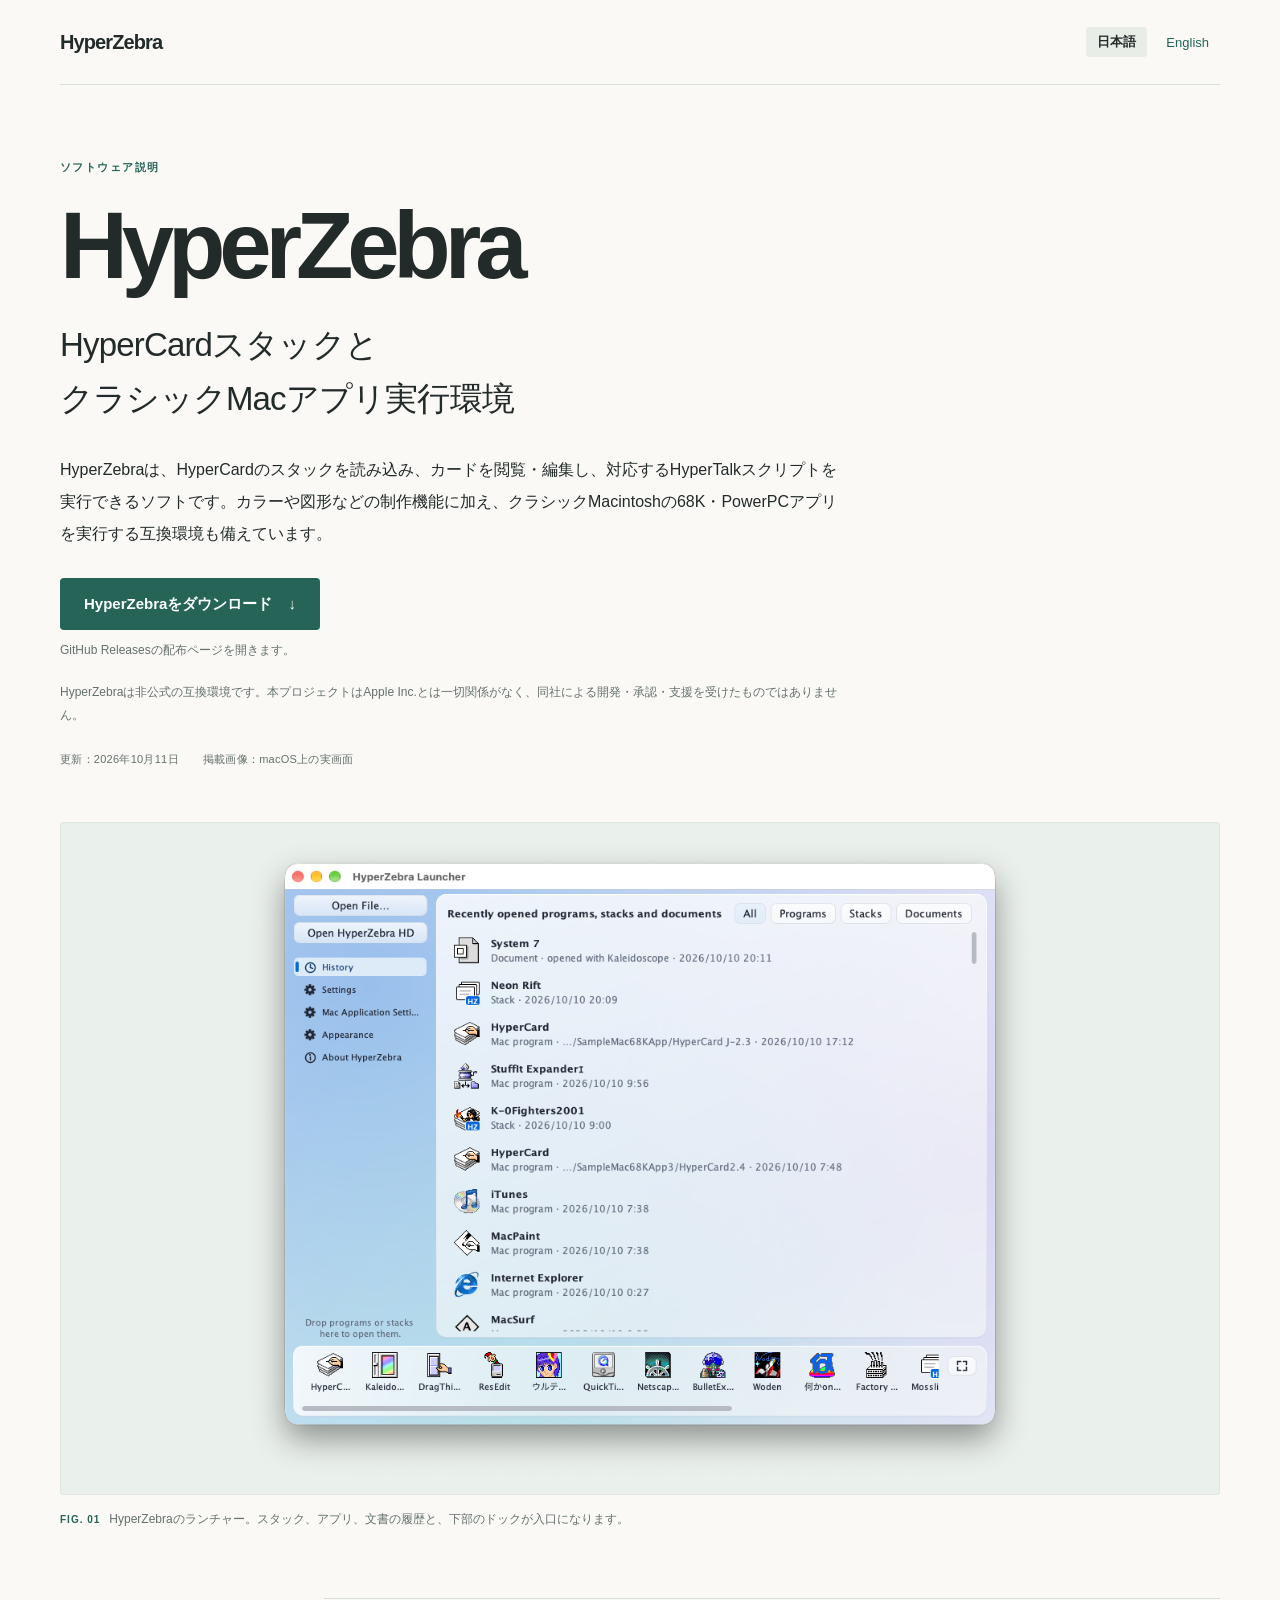
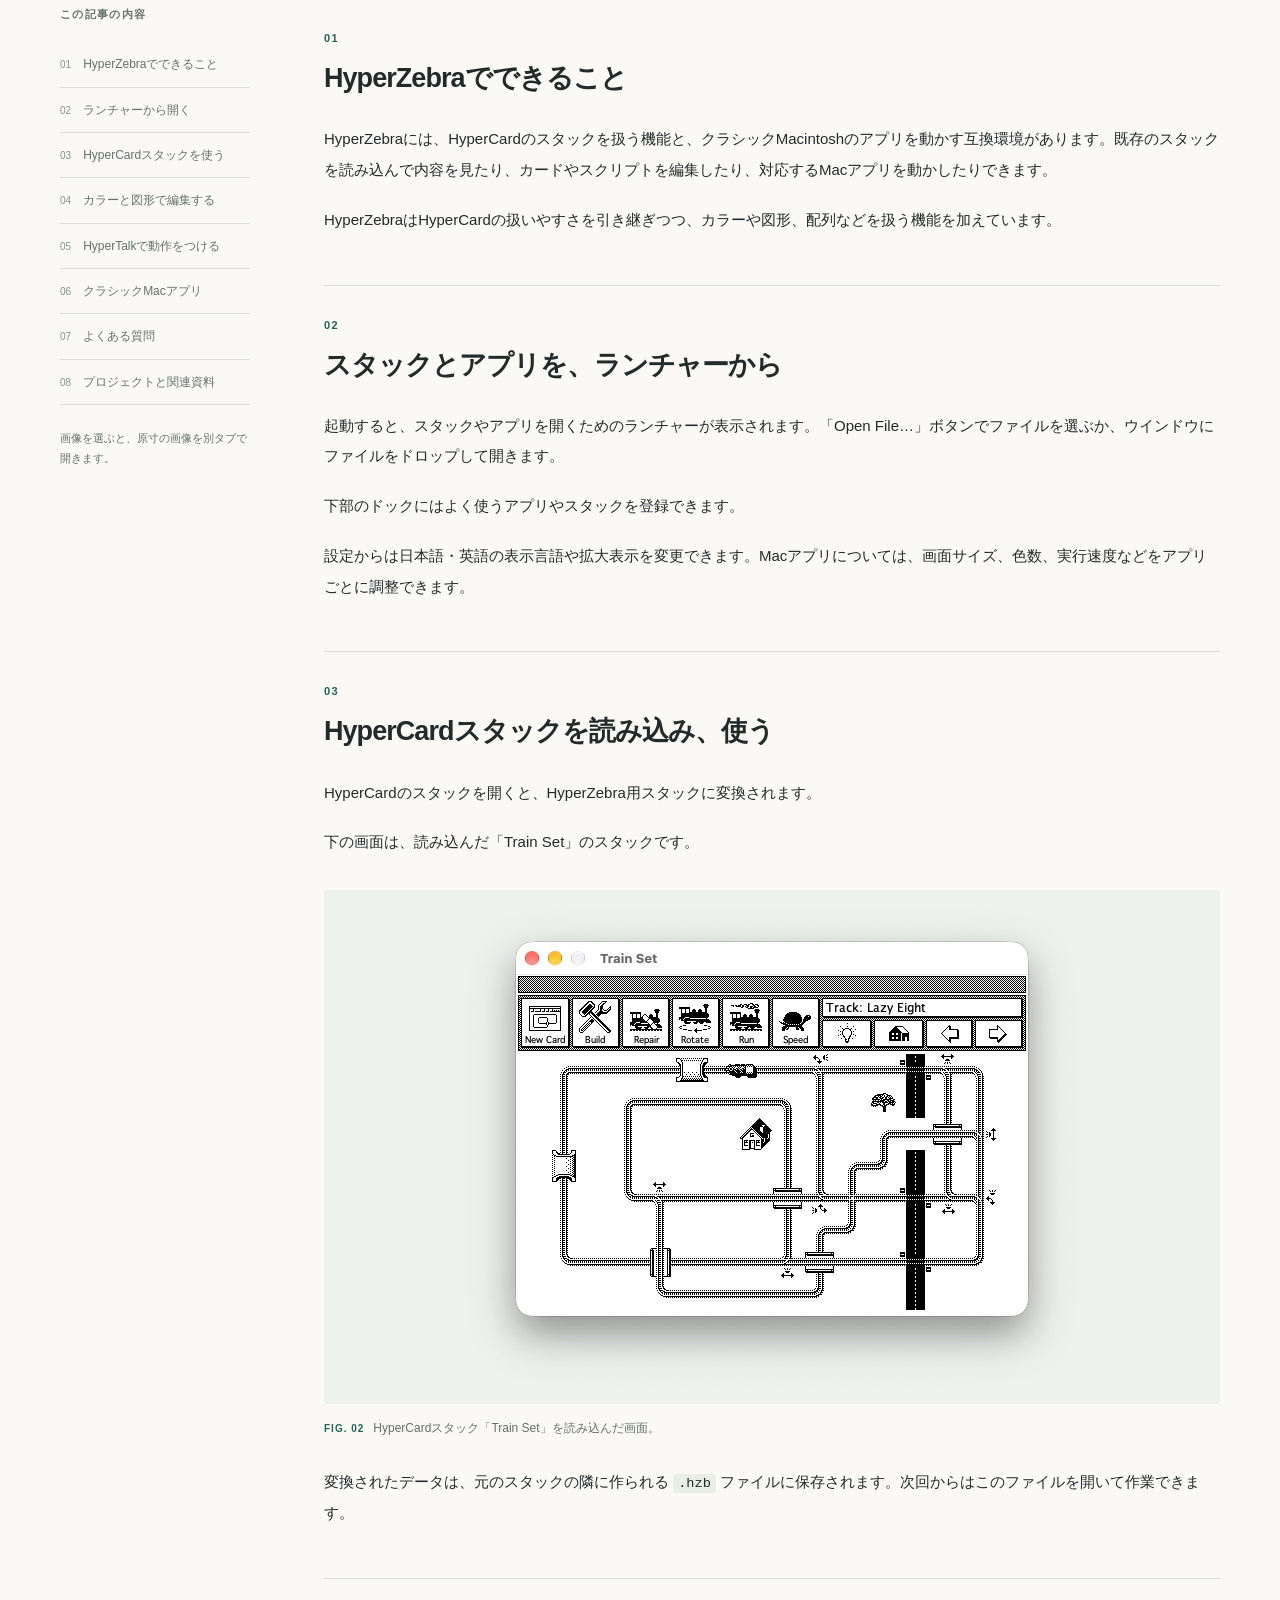
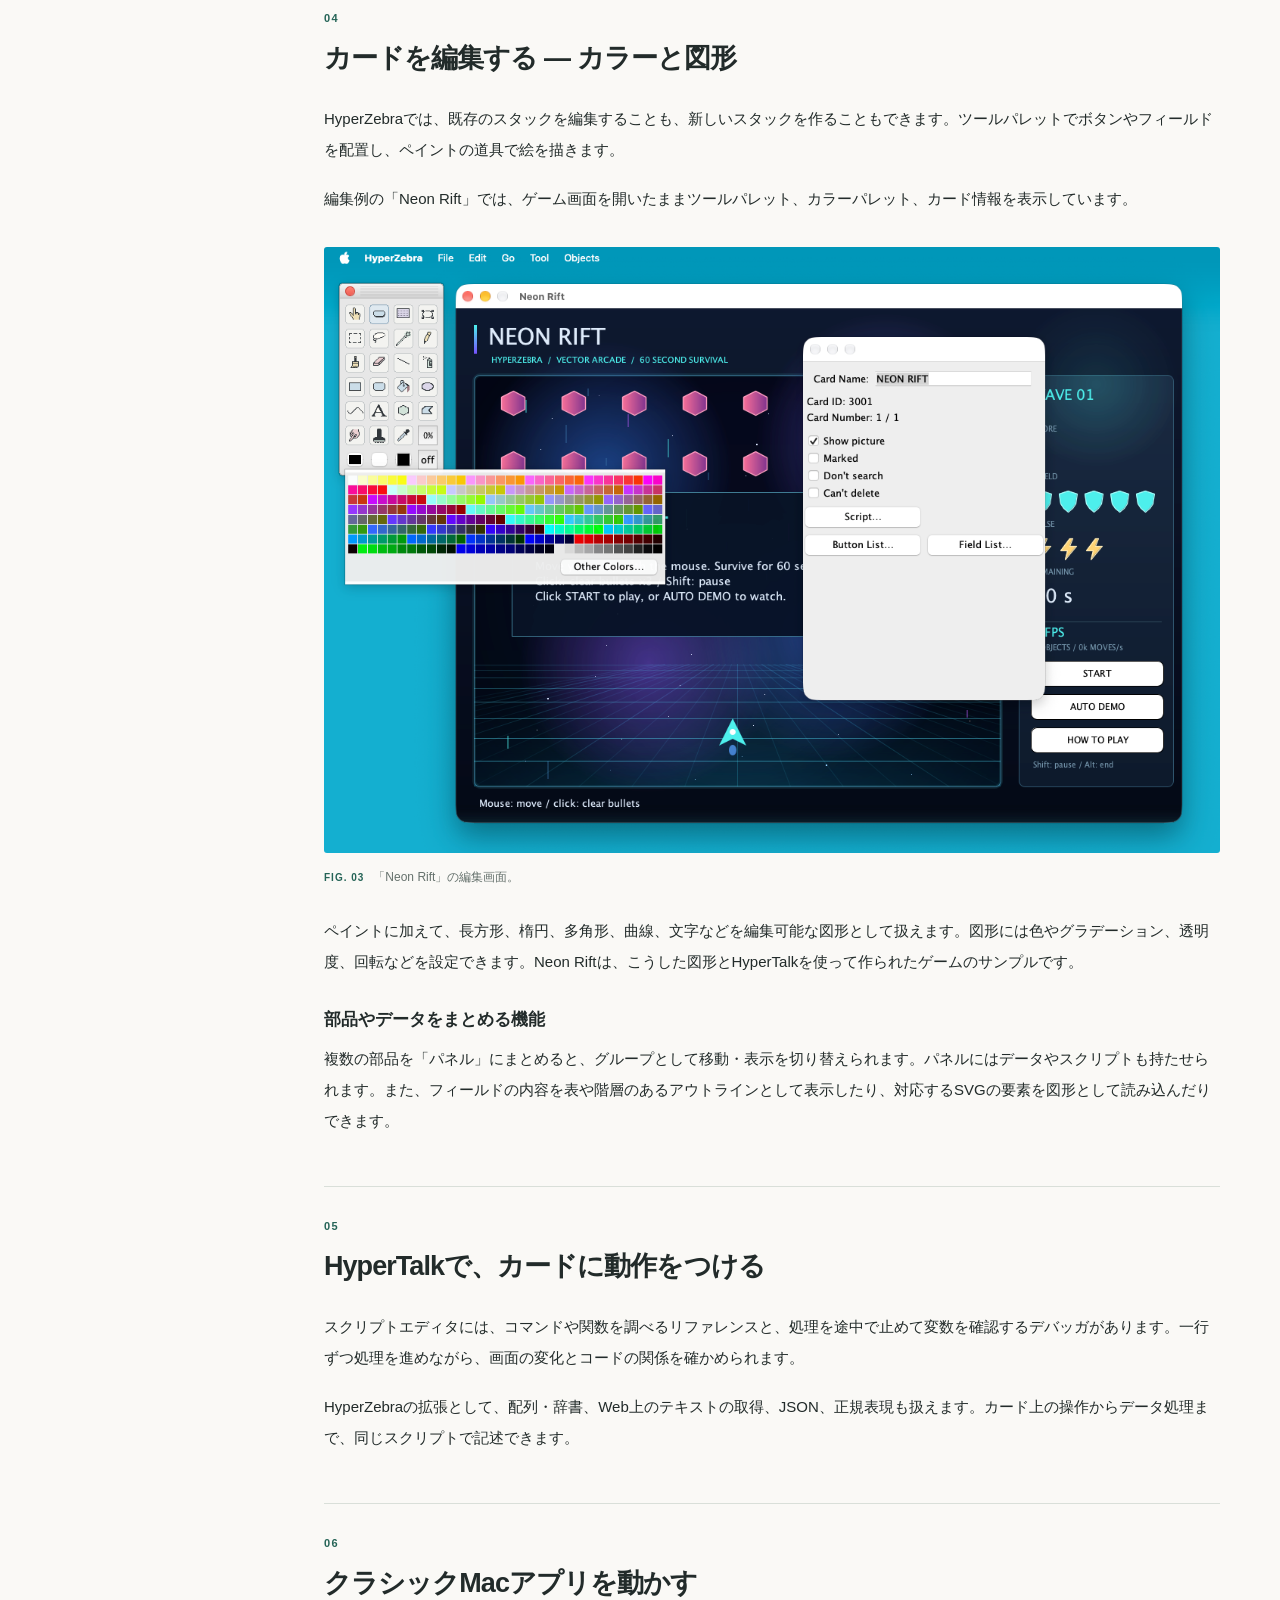
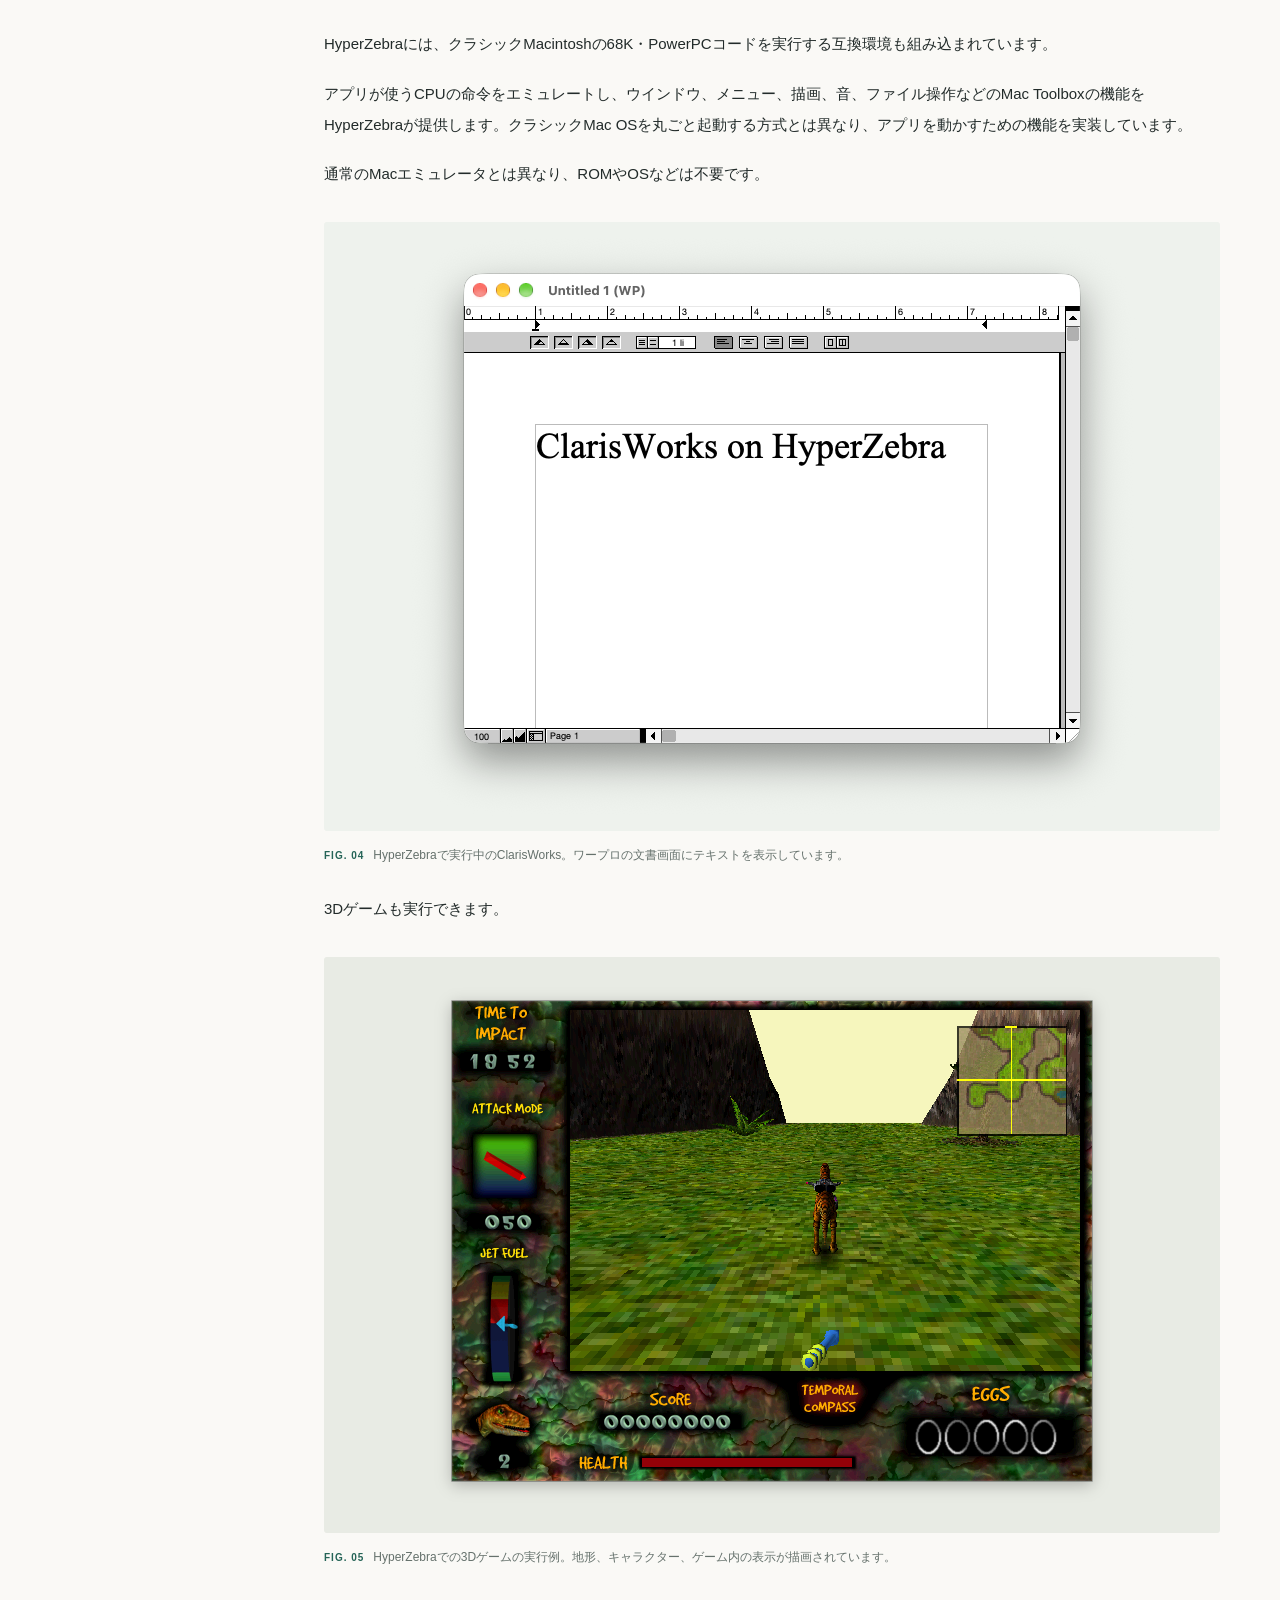
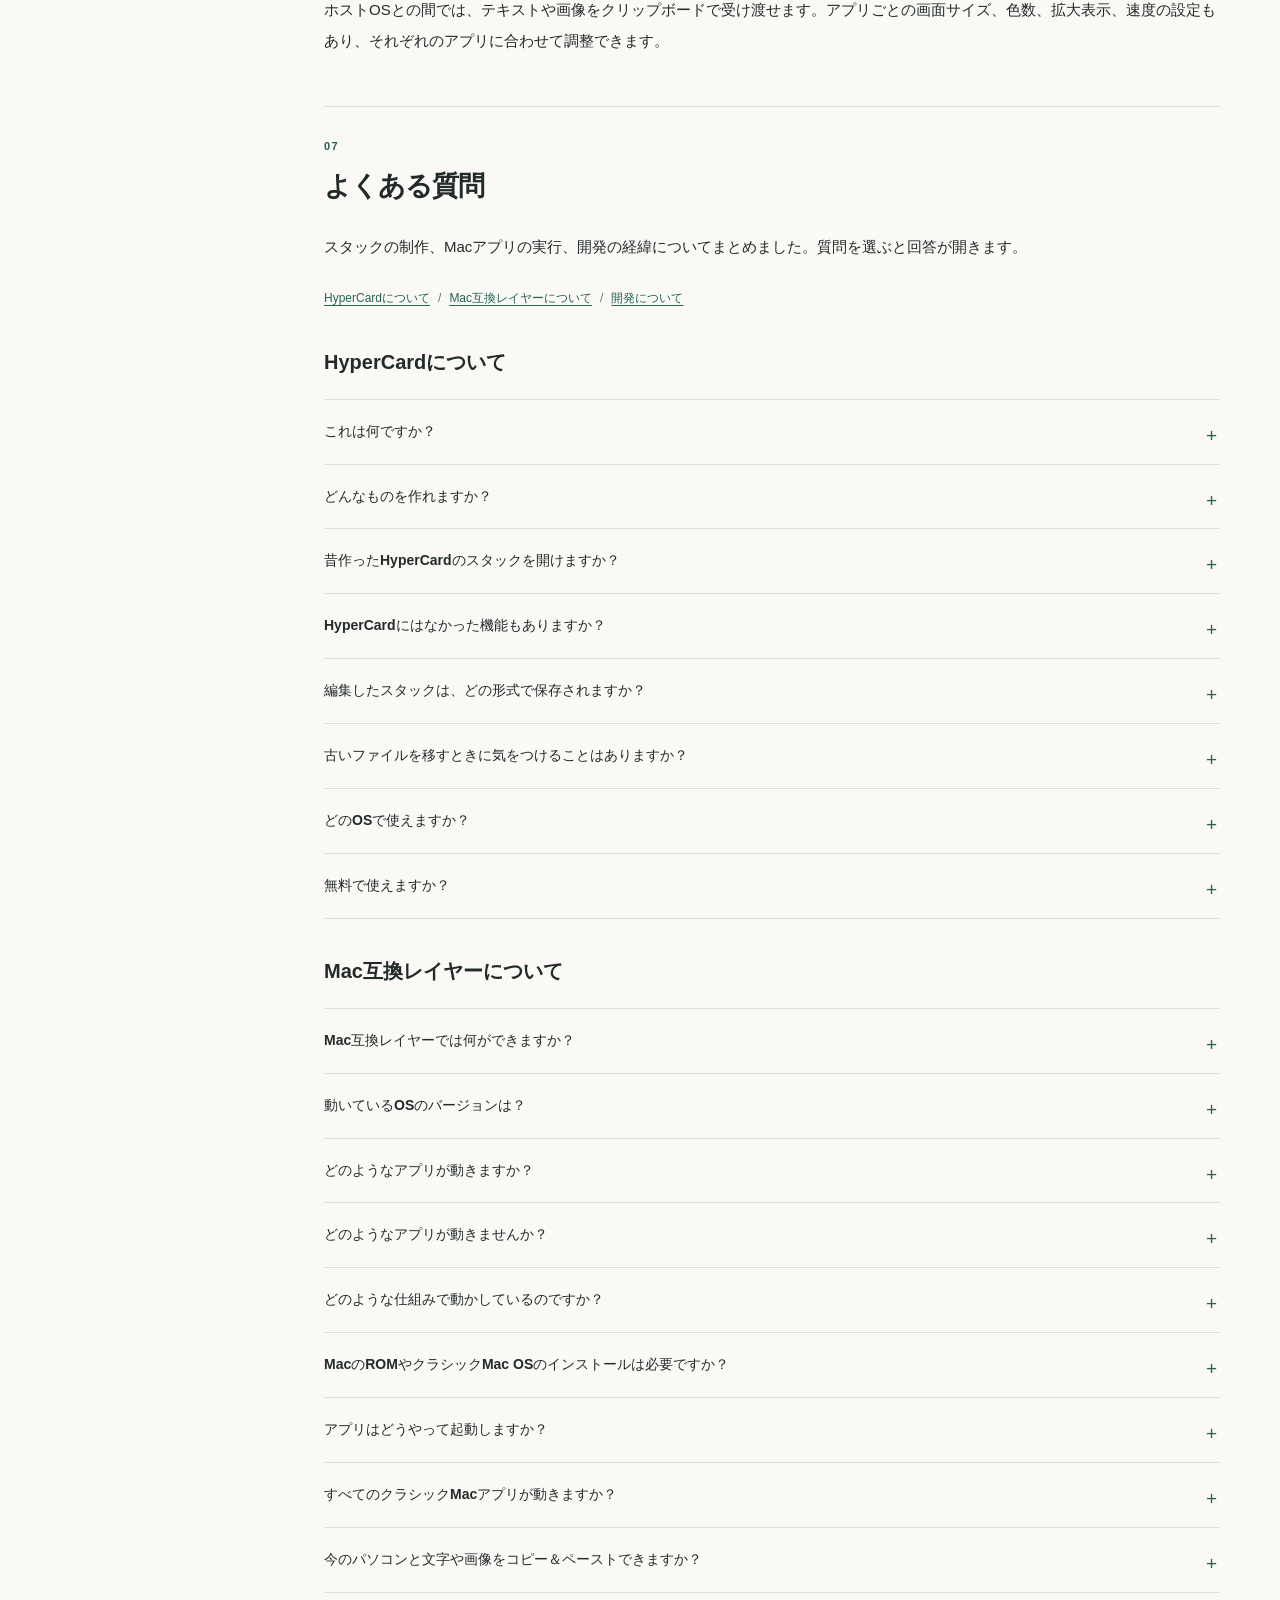
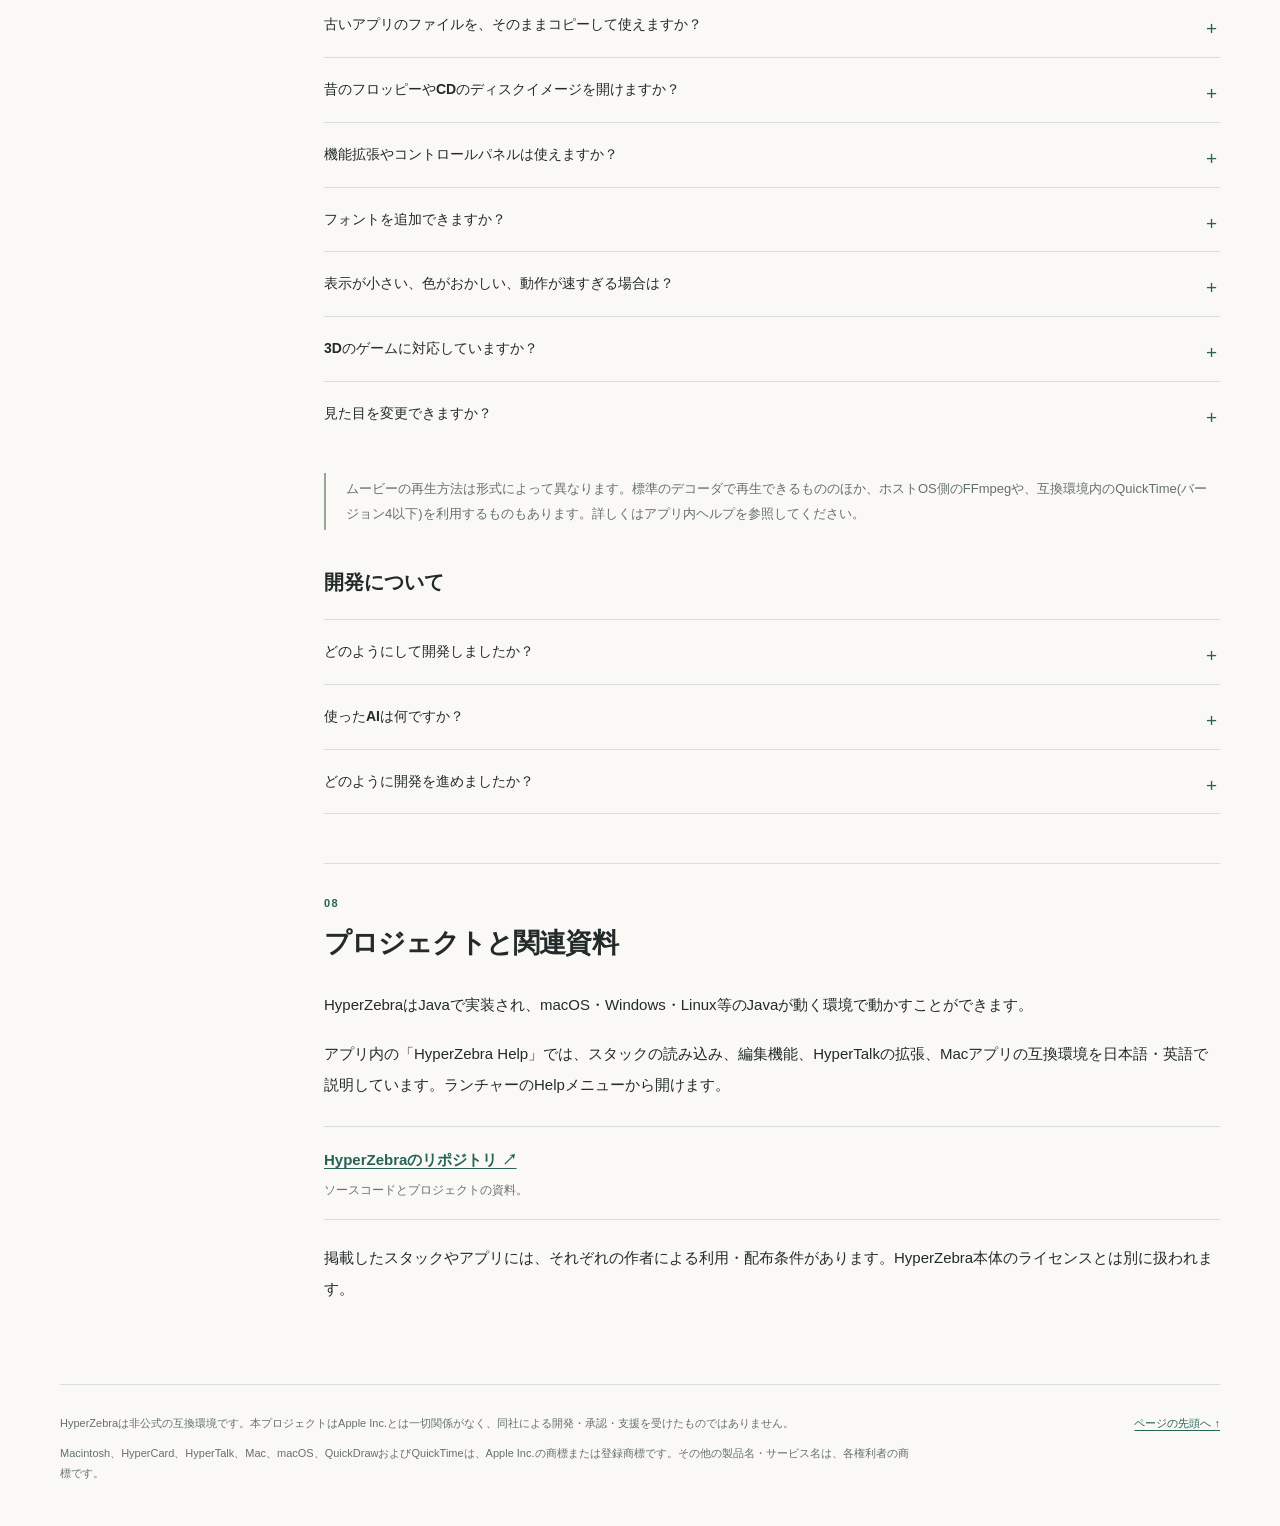
==== index.html @ 10325b03 "3.0.0" ====
<!doctype html>
<html lang="ja">
<head>
  <meta charset="utf-8">
  <meta name="viewport" content="width=device-width, initial-scale=1">
  <title>HyperZebra — HyperCardスタックとクラシックMacアプリ実行</title>
  <meta name="description" content="HyperCardスタックの読み込み・編集、HyperTalk、カラーと図形、クラシックMacアプリの互換環境を、ダウンロードできます。">
  <meta name="theme-color" content="#faf9f6">
  <meta property="og:type" content="article">
  <meta property="og:title" content="HyperZebra — HyperCardスタックとクラシックMacアプリ実行">
  <meta property="og:description" content="HyperCardスタックの読み込み・編集、HyperTalk、カラーと図形、クラシックMacアプリの互換環境を、ダウンロードできます。">
  <meta property="og:locale" content="ja_JP">
  <link rel="alternate" hreflang="en" href="en/index.html">
  <link rel="stylesheet" href="assets/style.css">
</head>
<body id="top">
<a class="skip-link" href="#main">本文へ移動</a>
<div class="shell">
  <header class="site-header">
    <a class="wordmark" href="index.html">HyperZebra</a>
    <nav class="languages" aria-label="表示言語"><span lang="ja" aria-current="page">日本語</span><a lang="en" hreflang="en" href="en/index.html">English</a></nav>
  </header>
  <main id="main">
    <div class="hero">
      <p class="eyebrow">ソフトウェア説明</p>
      <h1>HyperZebra</h1>
      <p class="subtitle">HyperCardスタックと<br>クラシックMacアプリ実行環境</p>
      <p class="hero-intro">HyperZebraは、HyperCardのスタックを読み込み、カードを閲覧・編集し、対応するHyperTalkスクリプトを実行できるソフトです。カラーや図形などの制作機能に加え、クラシックMacintoshの68K・PowerPCアプリを実行する互換環境も備えています。</p>
      <div class="hero-download">
        <a class="download-button" href="https://github.com/pgostation/HyperZebra/releases">HyperZebraをダウンロード <span aria-hidden="true">↓</span></a>
        <p class="download-note">GitHub Releasesの配布ページを開きます。</p>
      </div>
      <p class="independence-notice">HyperZebraは非公式の互換環境です。本プロジェクトはApple Inc.とは一切関係がなく、同社による開発・承認・支援を受けたものではありません。</p>
      <div class="metadata"><time datetime="2026-10-11">更新：2026年10月11日</time><span>掲載画像：macOS上の実画面</span></div>
    </div>
    <figure class="hero-figure" id="figure-01">
  <a class="figure-link image-stage " href="images/launcher.png" target="_blank" rel="noopener" aria-label="画像を原寸で開く：スタック、Macアプリ、文書の履歴と下部のドックを表示したHyperZebraランチャー。">
    <img src="images/launcher.png" width="995" height="810" alt="スタック、Macアプリ、文書の履歴と下部のドックを表示したHyperZebraランチャー。" fetchpriority="high" decoding="async">
  </a>
  <figcaption><span class="figure-number">FIG. 01</span>HyperZebraのランチャー。スタック、アプリ、文書の履歴と、下部のドックが入口になります。</figcaption>
</figure>
    <div class="article-grid">
      <nav class="contents" aria-label="この記事の内容">
        <p class="contents-title">この記事の内容</p>
        <ol><li><a href="#about">HyperZebraでできること</a></li>
<li><a href="#launcher">ランチャーから開く</a></li>
<li><a href="#stacks">HyperCardスタックを使う</a></li>
<li><a href="#authoring">カラーと図形で編集する</a></li>
<li><a href="#hypertalk">HyperTalkで動作をつける</a></li>
<li><a href="#applications">クラシックMacアプリ</a></li>
<li><a href="#compatibility">よくある質問</a></li>
<li><a href="#project">プロジェクトと関連資料</a></li></ol>
        <p class="contents-note">画像を選ぶと、原寸の画像を別タブで開きます。</p>
      </nav>
      <article aria-label="HyperZebra — HyperCardスタックとクラシックMacアプリ"><section class="article-section" id="about" aria-labelledby="heading-about"><div class="section-number">01</div><h2 id="heading-about">HyperZebraでできること</h2>
<p>HyperZebraには、HyperCardのスタックを扱う機能と、クラシックMacintoshのアプリを動かす互換環境があります。既存のスタックを読み込んで内容を見たり、カードやスクリプトを編集したり、対応するMacアプリを動かしたりできます。</p>
<p>HyperZebraはHyperCardの扱いやすさを引き継ぎつつ、カラーや図形、配列などを扱う機能を加えています。</p>
</section>
<section class="article-section" id="launcher" aria-labelledby="heading-launcher"><div class="section-number">02</div><h2 id="heading-launcher">スタックとアプリを、ランチャーから</h2>
<p>起動すると、スタックやアプリを開くためのランチャーが表示されます。「Open File…」ボタンでファイルを選ぶか、ウインドウにファイルをドロップして開きます。</p>
<p>下部のドックにはよく使うアプリやスタックを登録できます。</p>
<p>設定からは日本語・英語の表示言語や拡大表示を変更できます。Macアプリについては、画面サイズ、色数、実行速度などをアプリごとに調整できます。</p></section>
<section class="article-section" id="stacks" aria-labelledby="heading-stacks"><div class="section-number">03</div><h2 id="heading-stacks">HyperCardスタックを読み込み、使う</h2>
<p>HyperCardのスタックを開くと、HyperZebra用スタックに変換されます。</p>
<p>下の画面は、読み込んだ「Train Set」のスタックです。</p>
<figure class="article-figure" id="figure-02">
  <a class="figure-link image-stage " href="images/imported-stack.png" target="_blank" rel="noopener" aria-label="画像を原寸で開く：Train Setのカード。モノクロの線路、列車、BuildやRunなどのボタンが並ぶ。">
    <img src="images/imported-stack.png" width="624" height="486" alt="Train Setのカード。モノクロの線路、列車、BuildやRunなどのボタンが並ぶ。" loading="lazy" decoding="async">
  </a>
  <figcaption><span class="figure-number">FIG. 02</span>HyperCardスタック「Train Set」を読み込んだ画面。</figcaption>
</figure>
<p>変換されたデータは、元のスタックの隣に作られる <code>.hzb</code> ファイルに保存されます。次回からはこのファイルを開いて作業できます。</p>
</section>
<section class="article-section" id="authoring" aria-labelledby="heading-authoring"><div class="section-number">04</div><h2 id="heading-authoring">カードを編集する — カラーと図形</h2>
<p>HyperZebraでは、既存のスタックを編集することも、新しいスタックを作ることもできます。ツールパレットでボタンやフィールドを配置し、ペイントの道具で絵を描きます。</p>
<p>編集例の「Neon Rift」では、ゲーム画面を開いたままツールパレット、カラーパレット、カード情報を表示しています。</p>
<figure class="article-figure" id="figure-03">
  <a class="figure-link image-stage editor" href="images/card-editor-color.png" target="_blank" rel="noopener" aria-label="画像を原寸で開く：Neon Riftのカラー画面に、ツールパレット、カラーパレット、カード情報ダイアログを重ねた編集画面。">
    <img src="images/card-editor-color.png" width="1184" height="801" alt="Neon Riftのカラー画面に、ツールパレット、カラーパレット、カード情報ダイアログを重ねた編集画面。" loading="lazy" decoding="async">
  </a>
  <figcaption><span class="figure-number">FIG. 03</span>「Neon Rift」の編集画面。</figcaption>
</figure>
<p>ペイントに加えて、長方形、楕円、多角形、曲線、文字などを編集可能な図形として扱えます。図形には色やグラデーション、透明度、回転などを設定できます。Neon Riftは、こうした図形とHyperTalkを使って作られたゲームのサンプルです。</p>
<h3>部品やデータをまとめる機能</h3>
<p>複数の部品を「パネル」にまとめると、グループとして移動・表示を切り替えられます。パネルにはデータやスクリプトも持たせられます。また、フィールドの内容を表や階層のあるアウトラインとして表示したり、対応するSVGの要素を図形として読み込んだりできます。</p></section>
<section class="article-section" id="hypertalk" aria-labelledby="heading-hypertalk"><div class="section-number">05</div><h2 id="heading-hypertalk">HyperTalkで、カードに動作をつける</h2>
<p>スクリプトエディタには、コマンドや関数を調べるリファレンスと、処理を途中で止めて変数を確認するデバッガがあります。一行ずつ処理を進めながら、画面の変化とコードの関係を確かめられます。</p>
<p>HyperZebraの拡張として、配列・辞書、Web上のテキストの取得、JSON、正規表現も扱えます。カード上の操作からデータ処理まで、同じスクリプトで記述できます。</p></section>
<section class="article-section" id="applications" aria-labelledby="heading-applications"><div class="section-number">06</div><h2 id="heading-applications">クラシックMacアプリを動かす</h2>
<p>HyperZebraには、クラシックMacintoshの68K・PowerPCコードを実行する互換環境も組み込まれています。</p>
<p>アプリが使うCPUの命令をエミュレートし、ウインドウ、メニュー、描画、音、ファイル操作などのMac Toolboxの機能をHyperZebraが提供します。クラシックMac OSを丸ごと起動する方式とは異なり、アプリを動かすための機能を実装しています。</p>
<p>通常のMacエミュレータとは異なり、ROMやOSなどは不要です。</p>
<figure class="article-figure" id="figure-04">
  <a class="figure-link image-stage " href="images/classic-mac-app.png" target="_blank" rel="noopener" aria-label="画像を原寸で開く：ClarisWorksのワープロ文書に「ClarisWorks on HyperZebra」と表示されている。">
    <img src="images/classic-mac-app.png" width="728" height="581" alt="ClarisWorksのワープロ文書に「ClarisWorks on HyperZebra」と表示されている。" loading="lazy" decoding="async">
  </a>
  <figcaption><span class="figure-number">FIG. 04</span>HyperZebraで実行中のClarisWorks。ワープロの文書画面にテキストを表示しています。</figcaption>
</figure>
<p>3Dゲームも実行できます。</p>
<figure class="article-figure" id="figure-05">
  <a class="figure-link image-stage game" href="images/3d-mac-game.png" target="_blank" rel="noopener" aria-label="画像を原寸で開く：3Dゲームの実行画面。草地と崖、中央のキャラクター、地図やスコア表示が見える。">
    <img src="images/3d-mac-game.png" width="686" height="526" alt="3Dゲームの実行画面。草地と崖、中央のキャラクター、地図やスコア表示が見える。" loading="lazy" decoding="async">
  </a>
  <figcaption><span class="figure-number">FIG. 05</span>HyperZebraでの3Dゲームの実行例。地形、キャラクター、ゲーム内の表示が描画されています。</figcaption>
</figure>
<p>ホストOSとの間では、テキストや画像をクリップボードで受け渡せます。アプリごとの画面サイズ、色数、拡大表示、速度の設定もあり、それぞれのアプリに合わせて調整できます。</p></section>
<section class="article-section faq" id="compatibility" aria-labelledby="heading-compatibility"><div class="section-number">07</div><h2 id="heading-compatibility">よくある質問</h2><p>スタックの制作、Macアプリの実行、開発の経緯についてまとめました。質問を選ぶと回答が開きます。</p><nav class="faq-topics" aria-label="FAQの分類"><a href="#faq-hypercard">HyperCardについて</a> / <a href="#faq-mac">Mac互換レイヤーについて</a> / <a href="#faq-development">開発について</a></nav>
<div class="faq-group" id="faq-hypercard"><h3>HyperCardについて</h3>
<details class="faq-item" id="faq-hypercard-what"><summary>これは何ですか？</summary><div class="faq-answer"><p>HyperCardスタックを実行・編集する環境です。スタックのカードや画像を表示し、内容やスクリプトを編集できます。</p></div></details>
<details class="faq-item" id="faq-hypercard-create"><summary>どんなものを作れますか？</summary><div class="faq-answer"><p>絵本、クイズ、簡単なゲームなどを作れます。作成したスタックを単独で動くアプリに変換する機能や、Webへ書き出す機能はありません。</p></div></details>
<details class="faq-item" id="faq-hypercard-import"><summary>昔作ったHyperCardのスタックを開けますか？</summary><div class="faq-answer"><p>HyperCard形式のスタックを読み込み、カードや画像を表示し、編集できます。HyperTalkや外部コマンドにも対応していますが、互換性は完全ではなく、スタックが使う機能によって動作が異なります。</p></div></details>
<details class="faq-item" id="faq-hypercard-features"><summary>HyperCardにはなかった機能もありますか？</summary><div class="faq-answer"><p>カラーのペイント、編集できる図形、グラデーション、SVGの読み込みなどに対応しています。部品をまとめる「パネル」、表や階層でデータを表示するフィールド、JSONや正規表現なども使えます。</p></div></details>
<details class="faq-item" id="faq-hypercard-save"><summary>編集したスタックは、どの形式で保存されますか？</summary><div class="faq-answer"><p>HyperZebraでは、スタックを1つの <code>.hzb</code> ファイルとして保存します。ダブルクリックで開け、ほかの書類と同じようにコピーしたり送ったりできます。以前のバージョンで作った <code>.hzb</code> ファイルもそのまま開けます。HyperCard形式への書き出しもできますが、カラーなどHyperZebra独自の機能は引き継げません。元のスタックと作業用の <code>.hzb</code> ファイルを残しておいてください。</p></div></details>
<details class="faq-item" id="faq-hypercard-resources"><summary>古いファイルを移すときに気をつけることはありますか？</summary><div class="faq-answer"><p>クラシックMacのファイルには、通常のデータとは別に、画像や音などを持つ「リソースフォーク」が含まれることがあります。移す際は、この情報も一緒に保管してください。欠けていると、正しく開けなかったり、一部の内容が表示されなかったりします。</p></div></details>
<details class="faq-item" id="faq-hypercard-platforms"><summary>どのOSで使えますか？</summary><div class="faq-answer"><p>macOS・Windows・Linux向けのJava製アプリです。Java実行環境を同梱したアプリ版では、Javaを別途インストールする必要はありません。</p></div></details>
<details class="faq-item" id="faq-hypercard-free"><summary>無料で使えますか？</summary><div class="faq-answer"><p>HyperZebra本体は無料で利用できます。本体のライセンスはMITです。利用するスタックやクラシックMacアプリには、それぞれの利用・配布条件があります。</p></div></details>
</div>
<div class="faq-group" id="faq-mac"><h3>Mac互換レイヤーについて</h3>
<details class="faq-item" id="faq-mac-purpose"><summary>Mac互換レイヤーでは何ができますか？</summary><div class="faq-answer"><p>クラシックMac OS向けに作られた対応アプリを、今のパソコン上で実行できます。ウインドウ、メニュー、描画、音声、ファイル操作など、当時のアプリが利用するMacの機能をHyperZebraが今のOS上で提供します。</p></div></details>
<details class="faq-item" id="faq-mac-version"><summary>動いているOSのバージョンは？</summary><div class="faq-answer"><p>クラシックMac OSそのものが動いているわけではありません。OSのバージョン判定によって起動できないソフトを減らすため、アプリからの問い合わせにはMac OS 9の最終バージョンである「9.2.2」と返します。これは互換性のための応答であり、Mac OS 9.2.2を起動しているという意味ではありません。</p></div></details>
<details class="faq-item" id="faq-mac-supported"><summary>どのようなアプリが動きますか？</summary><div class="faq-answer"><p>Mac OS 9や、それ以前のMac OS向けに作られた68K・PowerPCアプリが対象です。実際に動く範囲は、アプリのバージョンや利用する機能によって異なります。</p></div></details>
<details class="faq-item" id="faq-mac-unsupported"><summary>どのようなアプリが動きませんか？</summary><div class="faq-answer"><p>Mac OS Xを必要とするアプリは動きません。また、機能拡張の類は、仕組み上動かないものが多くあります。</p></div></details>
<details class="faq-item" id="faq-mac-mechanism"><summary>どのような仕組みで動かしているのですか？</summary><div class="faq-answer"><p>68K・PowerPCのCPU命令をエミュレーションし、アプリが呼び出すMac Toolboxやシステムライブラリの機能をHyperZebra側で処理します。CPUのエミュレーションと、アプリに必要なMacの機能を組み合わせた互換環境です。</p></div></details>
<details class="faq-item" id="faq-mac-rom"><summary>MacのROMやクラシックMac OSのインストールは必要ですか？</summary><div class="faq-answer"><p>必要ありません。HyperZebraがMacの機能を提供するため、クラシックMac OS全体を起動せずにアプリを実行できます。ただし、アプリによっては追加の機能拡張やライブラリが必要です。</p></div></details>
<details class="faq-item" id="faq-mac-launch"><summary>アプリはどうやって起動しますか？</summary><div class="faq-answer"><p>ランチャーからアプリのファイルを開くか、ランチャーにドラッグ＆ドロップします。開いたアプリは履歴から再び起動でき、ドックに登録することもできます。</p></div></details>
<details class="faq-item" id="faq-mac-limits"><summary>すべてのクラシックMacアプリが動きますか？</summary><div class="faq-answer"><p>動作する範囲は、アプリやバージョン、使う機能によって異なります。未対応のシステム機能や、ハードウェアへの直接アクセスを必要とするアプリでは、起動や表示、操作に問題が出る場合があります。起動できるアプリでも、編集・保存などの機能は個別に確認が必要です。</p></div></details>
<details class="faq-item" id="faq-mac-clipboard"><summary>今のパソコンと文字や画像をコピー＆ペーストできますか？</summary><div class="faq-answer"><p>テキストと画像を、ホストOSのクリップボードと受け渡せます。対応するテキスト・画像ファイルは変換して扱え、設定によりUTF-8のテキストやPNG画像として保存できます。アプリ独自の文書形式は、それぞれのアプリに依存します。</p></div></details>
<details class="faq-item" id="faq-mac-files"><summary>古いアプリのファイルを、そのままコピーして使えますか？</summary><div class="faq-answer"><p>クラシックMacのファイルには、プログラムや画像などを収めたリソースフォークが必要なものがあります。WindowsやLinuxへ移す場合も、これを含めてコピーしてください。HyperZebraはMacBinaryや、リソース情報を保存した <code>._ファイル名</code> 形式のファイルにも対応しています。</p></div></details>
<details class="faq-item" id="faq-mac-disks"><summary>昔のフロッピーやCDのディスクイメージを開けますか？</summary><div class="faq-answer"><p>Disk Copy形式や、HFS・HFS Plus・MFSなどの対応するディスクイメージを開けます。中身は読み取り専用のディスクとしてアプリから利用できます。内容を変更したい場合は、フォルダへ展開して使います。</p></div></details>
<details class="faq-item" id="faq-mac-extensions"><summary>機能拡張やコントロールパネルは使えますか？</summary><div class="faq-answer"><p>一部の対応するものは利用できます。HyperZebraには仮想の「System Folder」があり、機能拡張や設定ファイルを置けます。必要とするシステム機能によって、動作するものと未対応のものがあります。</p></div></details>
<details class="faq-item" id="faq-mac-fonts"><summary>フォントを追加できますか？</summary><div class="faq-answer"><p>はい。仮想の「System Folder」内にある「Fonts」フォルダに、対応するクラシックMac用のフォントスーツケースを入れると利用できます。ビットマップフォントと、スーツケースに含まれるTrueTypeフォントに対応しています。古いフォントをコピーする際は、リソースフォークも一緒に保管してください。</p></div></details>
<details class="faq-item" id="faq-mac-display"><summary>表示が小さい、色がおかしい、動作が速すぎる場合は？</summary><div class="faq-answer"><p>「アプリ個別設定」で、画面サイズ、色数、表示倍率、実行速度などを調整できます。アプリごとに設定を保存できるため、ゲームや業務用ソフトなど、それぞれに合った環境で使えます。起動時に反映される設定を変えた場合は、アプリを起動し直してください。</p></div></details>
<details class="faq-item" id="faq-mac-3d"><summary>3Dのゲームに対応していますか？</summary><div class="faq-answer"><p>QuickDraw 3D、RAVE、OpenGL 1.2.1の互換機能を備え、これらを使うクラシックMacの3Dゲームにも対応しています。3D描画はHyperZebra内のソフトウェア処理で行います。動作する範囲や速度は、ゲームが使う機能とパソコンの性能によって異なります。</p></div></details>
<details class="faq-item" id="faq-mac-appearance"><summary>見た目を変更できますか？</summary><div class="faq-answer"><p>ウインドウやスクロールバーやボタンの見た目はKaleidoscopeで変更できます。</p></div></details>
<div class="note"><p>ムービーの再生方法は形式によって異なります。標準のデコーダで再生できるもののほか、ホストOS側のFFmpegや、互換環境内のQuickTime(バージョン4以下)を利用するものもあります。詳しくはアプリ内ヘルプを参照してください。</p></div>
</div>
<div class="faq-group" id="faq-development"><h3>開発について</h3>
<details class="faq-item" id="faq-development-history"><summary>どのようにして開発しましたか？</summary><div class="faq-answer"><p>2012年頃に開発していたHyperCardクローンをもとにして、AIに続きを開発してもらいました。この続きの部分は、100% AIが開発しています。</p></div></details>
<details class="faq-item" id="faq-development-models"><summary>使ったAIは何ですか？</summary><div class="faq-answer"><p>最初はGPT-5.6 Solで、途中からは主にOpus5やOpus5.5を使用しました。利用したプランはChatGPTのPlusプランと、ClaudeのMax5です。</p></div></details>
<details class="faq-item" id="faq-development-process"><summary>どのように開発を進めましたか？</summary><div class="faq-answer"><p>思いついた機能を次々に実装してもらいました。大きすぎる機能は、AIが実装できる大きさに分割して、順番に進めてもらう程度です。また、互換性を高めるため、大量のHyperCardスタックやクラシックMacアプリをAIに実行してもらいました。</p></div></details>
</div>
</section>
<section class="article-section" id="project" aria-labelledby="heading-project"><div class="section-number">08</div><h2 id="heading-project">プロジェクトと関連資料</h2>
<p>HyperZebraはJavaで実装され、macOS・Windows・Linux等のJavaが動く環境で動かすことができます。</p>
<p>アプリ内の「HyperZebra Help」では、スタックの読み込み、編集機能、HyperTalkの拡張、Macアプリの互換環境を日本語・英語で説明しています。ランチャーのHelpメニューから開けます。</p>
<ul class="references">
<li><a href="https://github.com/pgostation/HyperZebra">HyperZebraのリポジトリ ↗</a><span>ソースコードとプロジェクトの資料。</span></li>
</ul>
<p>掲載したスタックやアプリには、それぞれの作者による利用・配布条件があります。HyperZebra本体のライセンスとは別に扱われます。</p></section></article>
    </div>
  </main>
  <footer class="site-footer"><div class="footer-notices"><p>HyperZebraは非公式の互換環境です。本プロジェクトはApple Inc.とは一切関係がなく、同社による開発・承認・支援を受けたものではありません。</p><p>Macintosh、HyperCard、HyperTalk、Mac、macOS、QuickDrawおよびQuickTimeは、Apple Inc.の商標または登録商標です。その他の製品名・サービス名は、各権利者の商標です。</p></div><a href="#top">ページの先頭へ ↑</a></footer>
</div>
</body>
</html>
---- assets/style.css ----
/* Shared by the Japanese and English articles. No external fonts or libraries. */
:root {
  color-scheme: light;
  --paper: #faf9f6;
  --ink: #222b2a;
  --muted: #65716c;
  --line: #d9dfd9;
  --accent: #256457;
  --wash: #eef2ed;
  --serif: Georgia, "Yu Mincho", "Hiragino Mincho ProN", serif;
  --sans: -apple-system, BlinkMacSystemFont, "Hiragino Kaku Gothic ProN", "Yu Gothic", Meiryo, sans-serif;
}
* { box-sizing: border-box; }
html { scroll-padding-top: 2rem; }
body { margin: 0; background: var(--paper); color: var(--ink); font-family: var(--sans); -webkit-font-smoothing: antialiased; }
a { color: var(--accent); text-underline-offset: .23em; text-decoration-thickness: 1px; }
a:hover { text-decoration-thickness: 2px; }
a:focus-visible, summary:focus-visible { outline: 3px solid var(--accent); outline-offset: 5px; }
img { display: block; max-width: 100%; height: auto; }
::selection { background: #d8e8db; }
.shell { width: min(1160px, calc(100% - 96px)); margin-inline: auto; }
.skip-link { position: absolute; top: -100px; left: 20px; z-index: 10; padding: 12px 20px; background: white; }
.skip-link:focus { top: 12px; }
.site-header { display: flex; align-items: center; justify-content: space-between; gap: 20px; padding: 27px 0; border-bottom: 1px solid var(--line); }
.wordmark { color: var(--ink); text-decoration: none; font-size: 20px; font-weight: 750; letter-spacing: -.045em; }
.languages { display: flex; gap: 8px; align-items: center; font-size: 13px; }
.languages a, .languages span { padding: 6px 11px; }
.languages [aria-current] { color: var(--ink); background: #e9ede7; border-radius: 3px; font-weight: 650; }
.languages a { text-decoration: none; }
.languages a:hover { text-decoration: underline; }
.hero { padding: 75px 0 55px; }
.eyebrow { color: var(--accent); font-size: 11px; letter-spacing: .13em; font-weight: 650; margin: 0 0 24px; }
h1 { font-size: clamp(54px, 7.5vw, 94px); font-weight: 550; letter-spacing: -.065em; line-height: 1; margin: 0 0 25px; }
.subtitle { font-size: clamp(23px, 2.7vw, 33px); font-weight: 500; line-height: 1.65; letter-spacing: -.025em; margin: 0; max-width: 900px; text-wrap: balance; }
.hero-intro { font-size: 16px; line-height: 2; max-width: 785px; margin: 27px 0 0; }
.hero-download { margin-top: 28px; }
.download-button { display: inline-flex; align-items: center; justify-content: center; gap: 16px; max-width: 100%; min-height: 48px; padding: 14px 24px; border-radius: 4px; background: var(--accent); color: white; font-size: 15px; font-weight: 650; line-height: 1.6; text-decoration: none; }
.download-button:hover { background: #1c4d43; }
.download-note { margin: 10px 0 0; color: var(--muted); font-size: 12px; line-height: 1.8; }
.metadata { color: var(--muted); display: flex; flex-wrap: wrap; gap: 8px 24px; margin-top: 25px; font-size: 11px; letter-spacing: .025em; }
.independence-notice { max-width: 785px; margin: 20px 0 0; color: var(--muted); font-size: 12px; line-height: 1.9; }
.hero-figure { margin: 0 0 67px; }
.hero-figure .image-stage { background: #eaf0ec; padding: 10px 36px; border: 1px solid #e0e7df; }
.hero-figure img { width: min(100%, 800px); margin: auto; }
.figure-link { display: block; cursor: zoom-in; }
.figure-link:hover img { opacity: .96; }
figcaption { color: var(--muted); font-size: 12px; line-height: 1.9; margin-top: 13px; }
.figure-number { color: var(--accent); font-size: 10px; font-weight: 700; letter-spacing: .1em; margin-right: 9px; white-space: nowrap; }
.article-grid { display: grid; grid-template-columns: 190px minmax(0, 1fr); column-gap: 74px; align-items: start; }
.contents { position: sticky; top: 35px; padding-top: 9px; }
.contents-title { color: var(--muted); font-size: 11px; font-weight: 600; letter-spacing: .12em; margin: 0 0 20px; }
.contents ol { list-style: none; padding: 0; margin: 0; counter-reset: contents; }
.contents li { counter-increment: contents; border-bottom: 1px solid var(--line); }
.contents a { display: flex; gap: 12px; color: var(--muted); font-size: 12px; line-height: 1.7; padding: 12px 0; text-decoration: none; }
.contents a::before { content: counter(contents, decimal-leading-zero); font-size: 10px; color: #86928c; padding-top: 2px; }
.contents a:hover { color: var(--accent); }
.contents-note { font-size: 11px; line-height: 1.8; color: var(--muted); margin-top: 24px; }
.article-section { border-top: 1px solid var(--line); padding: 33px 0 49px; }
.section-number { color: var(--accent); font-size: 11px; letter-spacing: .12em; font-weight: 600; margin: 0 0 13px; }
h2 { font-size: 27px; line-height: 1.6; font-weight: 600; letter-spacing: -.035em; margin: 0 0 24px; text-wrap: balance; }
h3 { font-size: 17px; line-height: 1.7; font-weight: 600; margin: 28px 0 10px; }
.article-section p, .article-section li, .article-section dd { font-size: 15px; line-height: 2.05; }
.article-section p { margin: 0 0 19px; }
.article-section p:last-child { margin-bottom: 0; }
.article-section strong { font-weight: 650; }
.article-section ul { padding-left: 1.3em; margin: 0 0 23px; }
.article-section li { padding-left: .15em; margin-bottom: 8px; }
.terms { margin: 28px 0 6px; border-top: 1px solid var(--line); }
.terms > div { display: grid; grid-template-columns: 132px 1fr; gap: 18px; padding: 18px 0; border-bottom: 1px solid var(--line); }
.terms dt { font-size: 13px; font-weight: 600; line-height: 2; padding-top: 1px; }
.terms dd { margin: 0; color: var(--muted); font-size: 14px; }
.article-section figure { margin: 32px 0 27px; }
.image-stage { background: var(--wash); overflow: hidden; border-radius: 3px; }
.article-section .image-stage { padding: 14px; }
.article-section .image-stage img { margin: auto; }
.article-section .image-stage.editor { padding: 0; background: #0599b4; }
.article-section .image-stage.game { padding: 25px; background: #e8ebe4; }
.article-section figcaption { font-size: 12px; }
.note { border-left: 2px solid #90aa97; padding: 3px 0 3px 20px; margin: 27px 0; }
.article-section .note p { font-size: 13px; color: var(--muted); line-height: 1.95; }
code { font-family: ui-monospace, SFMono-Regular, Consolas, monospace; font-size: .91em; }
p code { background: #e9eee7; padding: 2px 5px; border-radius: 3px; }
.code-example { background: #eaf0e9; border: 1px solid #dce5da; border-radius: 3px; padding: 24px 28px; margin: 27px 0; }
.code-label { display: flex; justify-content: space-between; gap: 15px; color: var(--accent); font-size: 10px; letter-spacing: .07em; }
pre { overflow-x: auto; font-size: 16px; line-height: 1.9; margin: 18px 0 0; color: #224b40; }
.references { list-style: none; padding: 0 !important; border-top: 1px solid var(--line); margin-top: 25px !important; }
.references li { padding: 18px 0; margin: 0; border-bottom: 1px solid var(--line); }
.references a { font-size: 15px; font-weight: 600; }
.references span { display: block; font-size: 12px; color: var(--muted); line-height: 1.8; margin-top: 4px; }
.site-footer { border-top: 1px solid var(--line); margin-top: 30px; padding: 28px 0 42px; display: flex; justify-content: space-between; gap: 25px; align-items: baseline; font-size: 11px; color: var(--muted); line-height: 1.9; }
.site-footer p { margin: 0; }
.site-footer a { white-space: nowrap; }
.footer-notices { max-width: 850px; }
.site-footer .footer-notices p + p { margin-top: 9px; }
.faq-topics { display: flex; flex-wrap: wrap; gap: 8px; font-size: 12px; line-height: 1.9; margin: 24px 0 30px; color: var(--muted); }
.faq-group { margin-top: 35px; scroll-margin-top: 30px; }
.faq-group h3 { font-size: 20px; margin-bottom: 20px; }
.article-section .faq-byline { color: var(--muted); font-size: 12px; }
.faq-item { border-top: 1px solid var(--line); }
.faq-item:last-child { border-bottom: 1px solid var(--line); }
.faq-item summary { cursor: pointer; padding: 19px 28px 19px 0; font-size: 14px; font-weight: 550; line-height: 1.85; list-style: none; position: relative; }
.faq-item summary::-webkit-details-marker { display: none; }
.faq-item summary::after { content: "+"; position: absolute; right: 3px; top: 18px; color: var(--accent); font-size: 19px; font-weight: 400; }
.faq-item[open] summary::after { content: "−"; }
.faq-item summary:hover { color: var(--accent); }
.faq-answer { padding: 0 20px 23px 18px; border-left: 2px solid #cbd8cb; margin: 0 0 10px; }
.article-section .faq-answer p { font-size: 14px; line-height: 1.95; }
html[lang="en"] .faq-item summary { font-size: 15px; }
html[lang="en"] .article-section .faq-answer p { font-size: 15px; }
html[lang="en"] .article-section p, html[lang="en"] .article-section li { font-size: 16px; line-height: 1.85; }
html[lang="en"] .article-section .note p { font-size: 14px; }
html[lang="en"] .subtitle { font-family: var(--serif); font-size: clamp(26px, 3.4vw, 41px); line-height: 1.3; }
@media (min-width: 1440px) { .shell { width: 1180px; } }
@media (max-width: 1000px) {
  .shell { width: calc(100% - 64px); }
  .article-grid { grid-template-columns: 155px minmax(0, 1fr); gap: 35px; }
  h2 { font-size: 24px; }
  .terms > div { grid-template-columns: 105px 1fr; }
}
@media (max-width: 760px) {
  .shell { width: calc(100% - 40px); }
  .site-header { padding: 19px 0; }
  .wordmark { font-size: 19px; }
  .languages { font-size: 12px; gap: 0; }
  .languages a, .languages span { padding: 8px; }
  .hero { padding: 45px 0 32px; }
  .eyebrow { margin-bottom: 20px; }
  h1 { margin-bottom: 21px; }
  .hero-intro { font-size: 14px; line-height: 1.95; margin-top: 22px; }
  .hero-figure { margin-bottom: 36px; }
  .hero-figure .image-stage { padding: 0; }
  .metadata { font-size: 10px; gap: 6px 16px; }
  .article-grid { display: block; }
  .contents { position: static; padding: 0 0 33px; }
  .contents-title { margin-bottom: 10px; }
  .contents ol { display: grid; grid-template-columns: 1fr 1fr; gap: 0 20px; }
  .contents a { font-size: 11px; gap: 8px; padding: 13px 0; }
  .contents-note { margin-top: 14px; }
  .article-section { padding: 28px 0 35px; }
  h2 { font-size: 23px; margin-bottom: 21px; }
  .article-section p, .article-section li { font-size: 14px; }
  .article-section .image-stage { padding: 0; }
  .article-section .image-stage.game { padding: 8px; }
  .article-section figure { margin: 26px 0; }
  .terms > div { grid-template-columns: 1fr; gap: 4px; padding: 15px 0; }
  .terms dd { font-size: 13px; }
  .code-example { padding: 20px; }
  .site-footer { display: block; padding-bottom: 30px; }
  .site-footer p { margin-bottom: 13px; }
}
@media (prefers-reduced-motion: reduce) { html { scroll-behavior: auto; } }
@media print {
  body { background: white; }
  .shell { width: 100%; }
  .contents, .languages, .skip-link, .site-footer > a { display: none; }
  .article-grid { display: block; }
  .hero { padding: 30px 0; }
  h1 { font-size: 48px; }
  .hero-figure img { max-width: 500px; }
  figure, .code-example, .terms > div { break-inside: avoid; }
  h2, h3 { break-after: avoid; }
  .article-section { padding-bottom: 20px; }
}
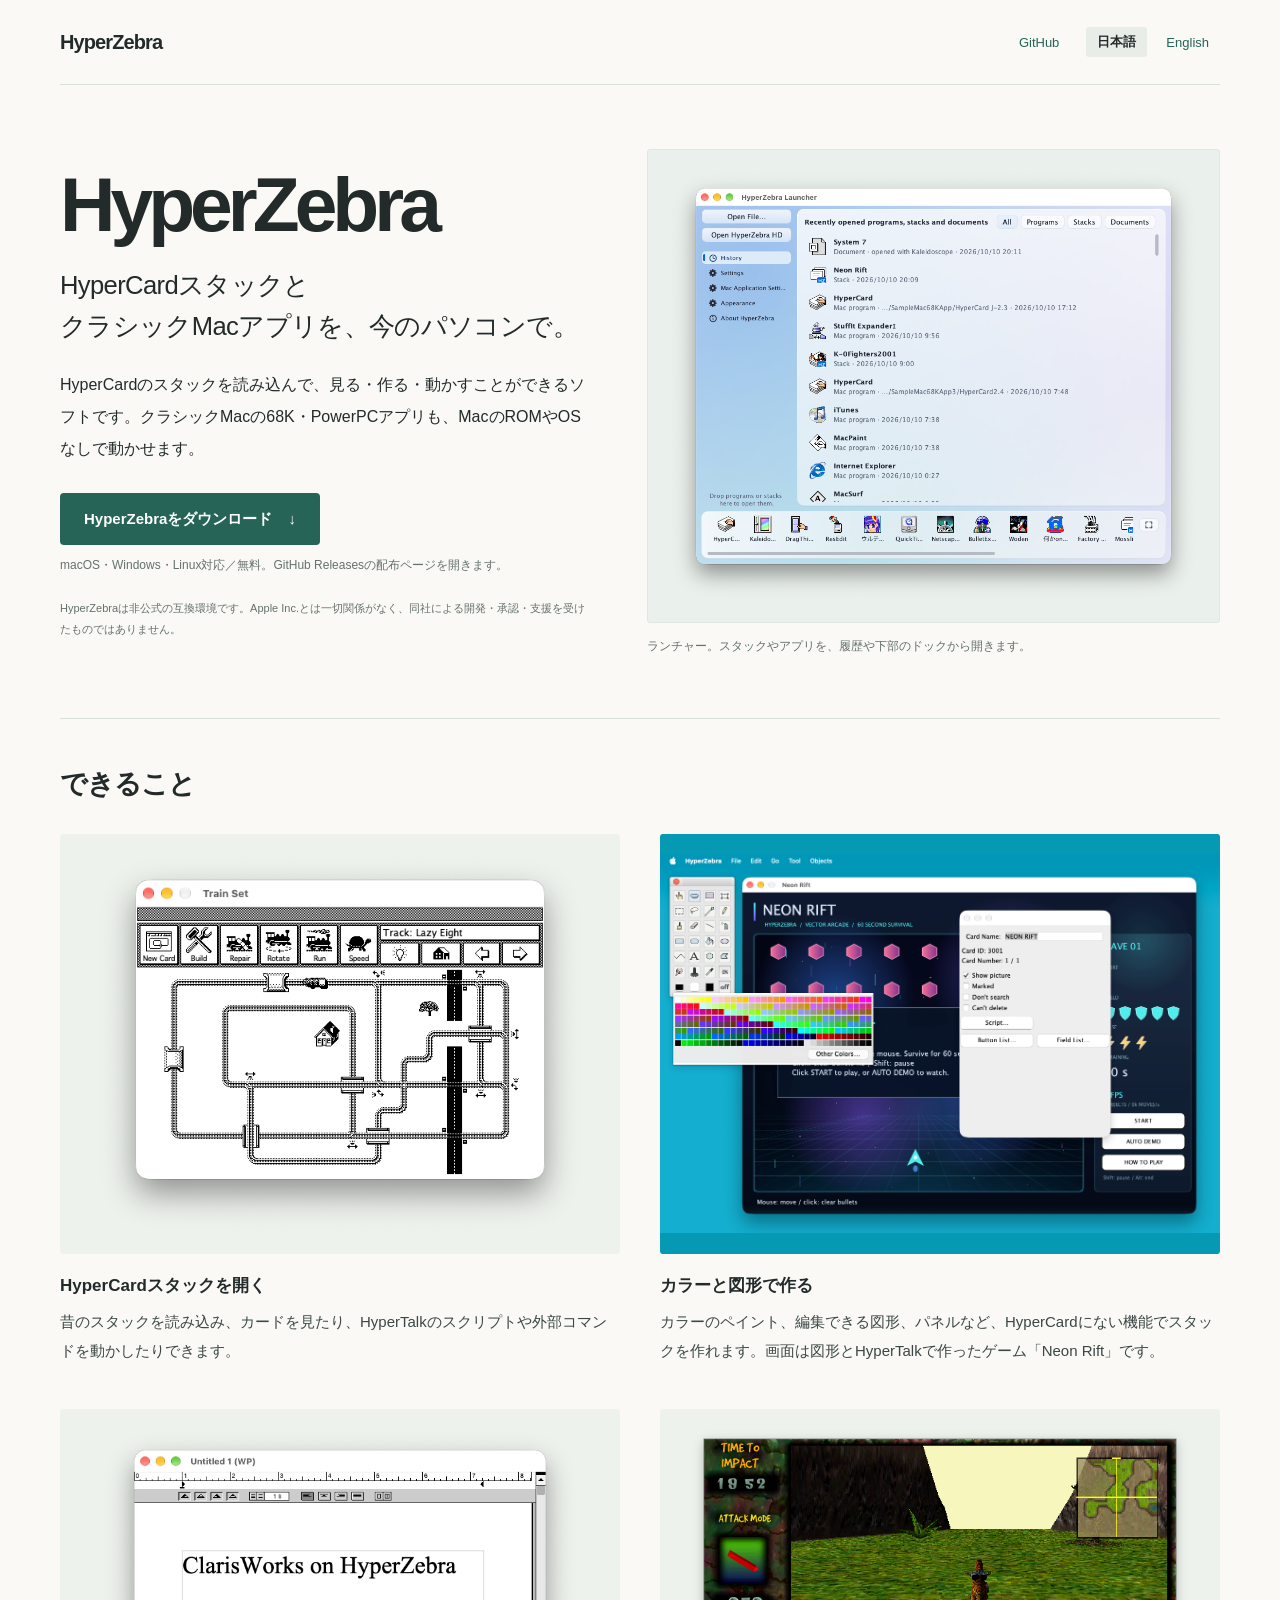
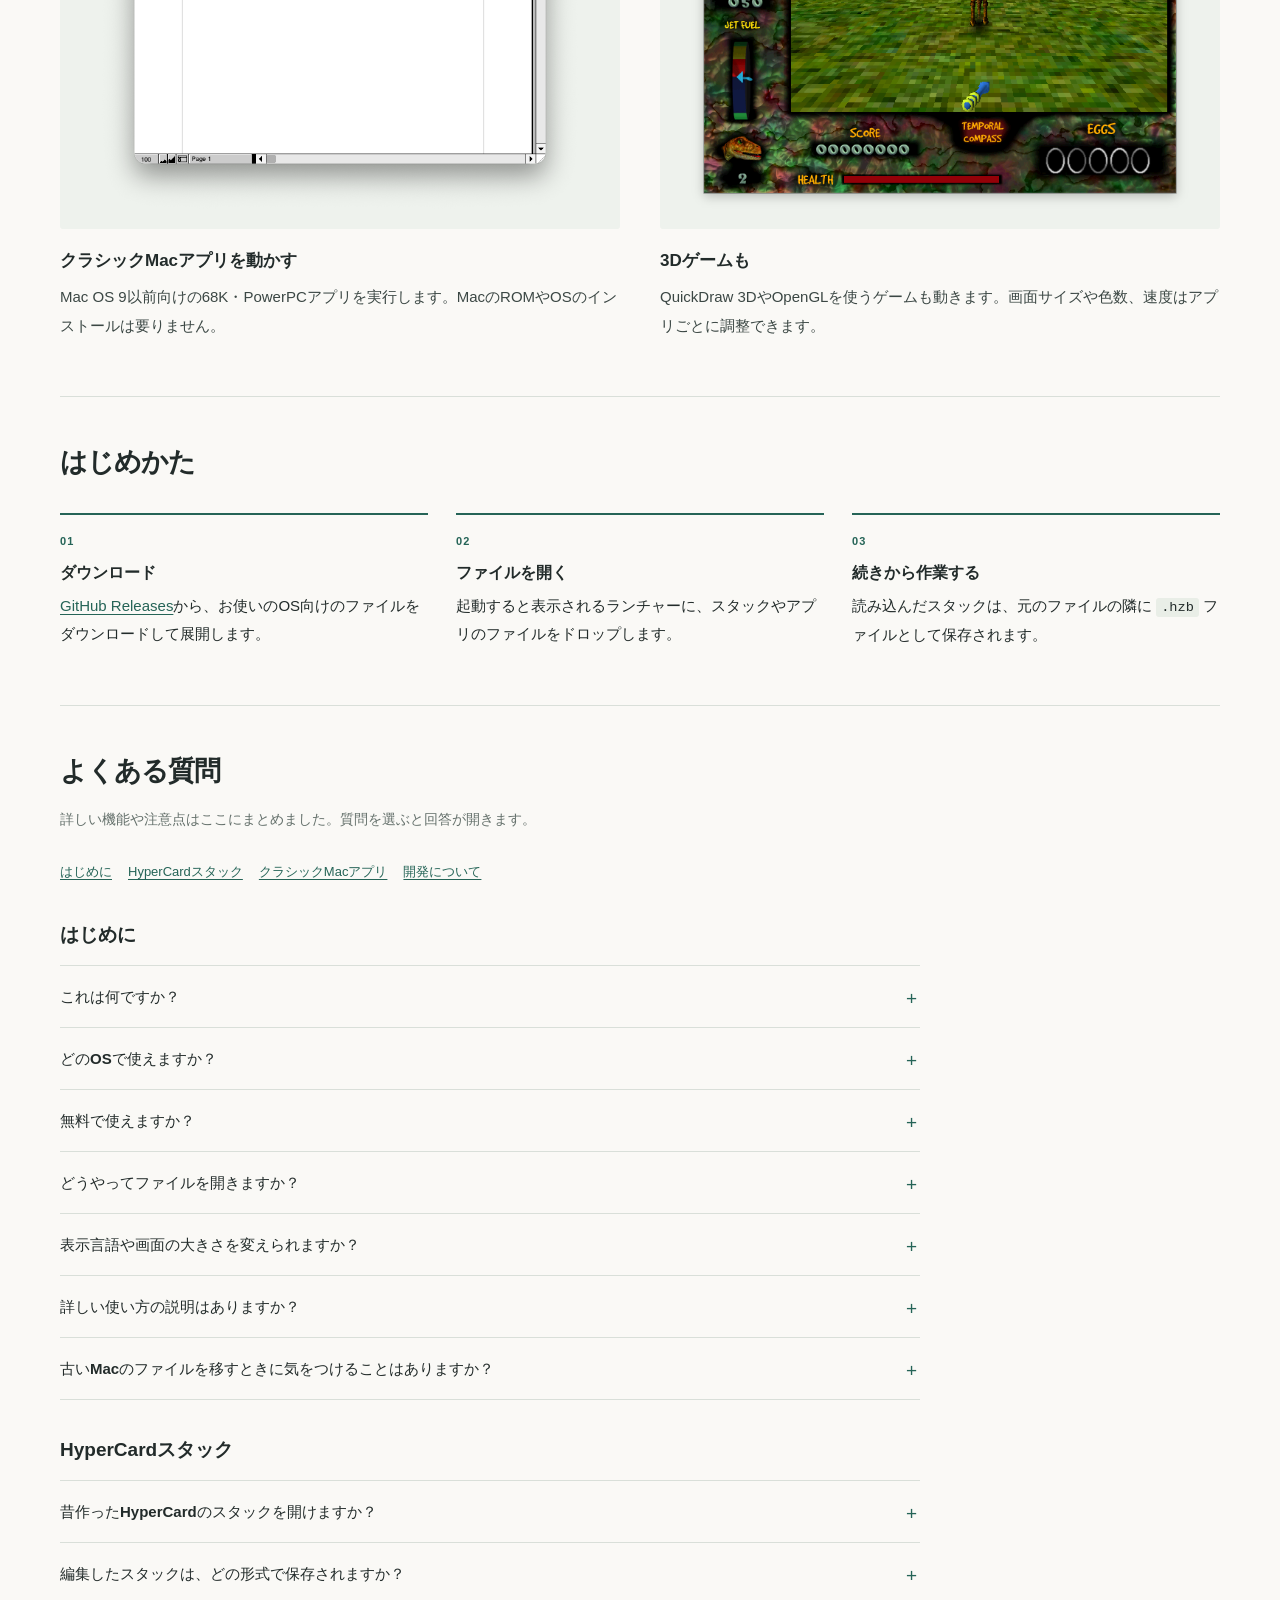
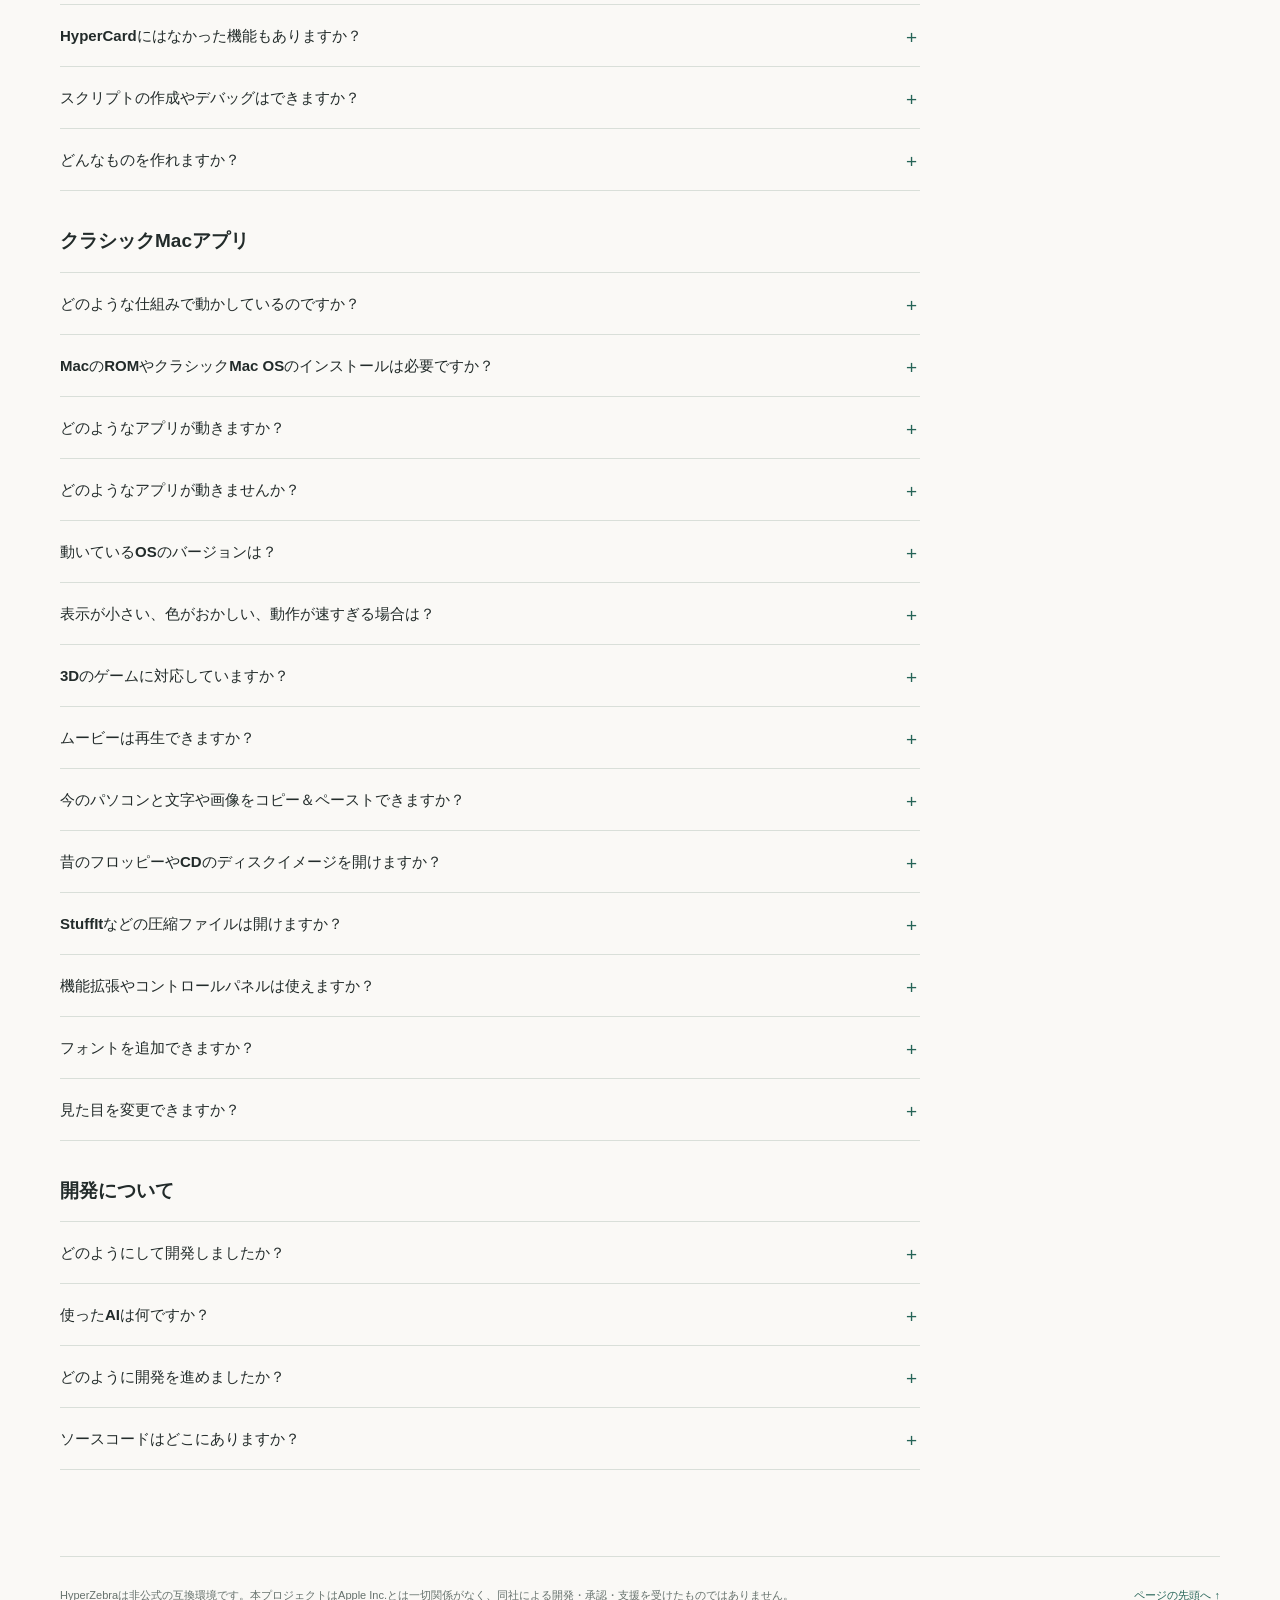
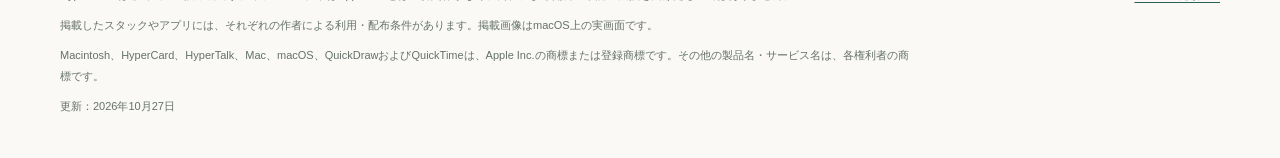
==== commit 77ecc9a0: "修正" ====
--- a/index.html
+++ b/index.html
@@ -3,12 +3,12 @@
 <head>
   <meta charset="utf-8">
   <meta name="viewport" content="width=device-width, initial-scale=1">
-  <title>HyperZebra — HyperCardスタックとクラシックMacアプリ実行</title>
-  <meta name="description" content="HyperCardスタックの読み込み・編集、HyperTalk、カラーと図形、クラシックMacアプリの互換環境を、ダウンロードできます。">
+  <title>HyperZebra — HyperCardスタックとクラシックMacアプリを、今のパソコンで</title>
+  <meta name="description" content="HyperCardのスタックを開いて閲覧・編集・実行でき、クラシックMacの68K・PowerPCアプリもROMやOSなしで動かせる無料ソフト。macOS・Windows・Linux対応。">
   <meta name="theme-color" content="#faf9f6">
-  <meta property="og:type" content="article">
-  <meta property="og:title" content="HyperZebra — HyperCardスタックとクラシックMacアプリ実行">
-  <meta property="og:description" content="HyperCardスタックの読み込み・編集、HyperTalk、カラーと図形、クラシックMacアプリの互換環境を、ダウンロードできます。">
+  <meta property="og:type" content="website">
+  <meta property="og:title" content="HyperZebra — HyperCardスタックとクラシックMacアプリを、今のパソコンで">
+  <meta property="og:description" content="HyperCardのスタックを開いて閲覧・編集・実行でき、クラシックMacの68K・PowerPCアプリもROMやOSなしで動かせる無料ソフト。macOS・Windows・Linux対応。">
   <meta property="og:locale" content="ja_JP">
   <link rel="alternate" hreflang="en" href="en/index.html">
   <link rel="stylesheet" href="assets/style.css">
@@ -18,138 +18,120 @@
 <div class="shell">
   <header class="site-header">
     <a class="wordmark" href="index.html">HyperZebra</a>
-    <nav class="languages" aria-label="表示言語"><span lang="ja" aria-current="page">日本語</span><a lang="en" hreflang="en" href="en/index.html">English</a></nav>
+    <nav class="header-links" aria-label="リンクと表示言語"><a class="repository" href="https://github.com/pgostation/HyperZebra">GitHub</a><span lang="ja" aria-current="page">日本語</span><a lang="en" hreflang="en" href="en/index.html">English</a></nav>
   </header>
   <main id="main">
     <div class="hero">
-      <p class="eyebrow">ソフトウェア説明</p>
-      <h1>HyperZebra</h1>
-      <p class="subtitle">HyperCardスタックと<br>クラシックMacアプリ実行環境</p>
-      <p class="hero-intro">HyperZebraは、HyperCardのスタックを読み込み、カードを閲覧・編集し、対応するHyperTalkスクリプトを実行できるソフトです。カラーや図形などの制作機能に加え、クラシックMacintoshの68K・PowerPCアプリを実行する互換環境も備えています。</p>
-      <div class="hero-download">
-        <a class="download-button" href="https://github.com/pgostation/HyperZebra/releases">HyperZebraをダウンロード <span aria-hidden="true">↓</span></a>
-        <p class="download-note">GitHub Releasesの配布ページを開きます。</p>
+      <div class="hero-text">
+        <h1>HyperZebra</h1>
+        <p class="subtitle">HyperCardスタックと<br>クラシックMacアプリを、<wbr>今のパソコンで。</p>
+        <p class="hero-intro">HyperCardのスタックを読み込んで、見る・作る・動かすことができるソフトです。クラシックMacの68K・PowerPCアプリも、MacのROMやOSなしで動かせます。</p>
+        <div class="hero-download">
+          <a class="download-button" href="https://github.com/pgostation/HyperZebra/releases">HyperZebraをダウンロード <span aria-hidden="true">↓</span></a>
+          <p class="download-note">macOS・Windows・Linux対応／無料。GitHub Releasesの配布ページを開きます。</p>
+        </div>
+        <p class="independence-notice">HyperZebraは非公式の互換環境です。Apple Inc.とは一切関係がなく、同社による開発・承認・支援を受けたものではありません。</p>
       </div>
-      <p class="independence-notice">HyperZebraは非公式の互換環境です。本プロジェクトはApple Inc.とは一切関係がなく、同社による開発・承認・支援を受けたものではありません。</p>
-      <div class="metadata"><time datetime="2026-10-11">更新：2026年10月11日</time><span>掲載画像：macOS上の実画面</span></div>
+      <figure class="hero-figure">
+        <a class="figure-link image-stage" href="images/launcher.png" target="_blank" rel="noopener" aria-label="画像を原寸で開く：スタック、Macアプリ、文書の履歴と下部のドックを表示したHyperZebraランチャー。">
+          <img src="images/launcher.png" width="995" height="810" alt="スタック、Macアプリ、文書の履歴と下部のドックを表示したHyperZebraランチャー。" fetchpriority="high" decoding="async">
+        </a>
+        <figcaption>ランチャー。スタックやアプリを、履歴や下部のドックから開きます。</figcaption>
+      </figure>
     </div>
-    <figure class="hero-figure" id="figure-01">
-  <a class="figure-link image-stage " href="images/launcher.png" target="_blank" rel="noopener" aria-label="画像を原寸で開く：スタック、Macアプリ、文書の履歴と下部のドックを表示したHyperZebraランチャー。">
-    <img src="images/launcher.png" width="995" height="810" alt="スタック、Macアプリ、文書の履歴と下部のドックを表示したHyperZebraランチャー。" fetchpriority="high" decoding="async">
-  </a>
-  <figcaption><span class="figure-number">FIG. 01</span>HyperZebraのランチャー。スタック、アプリ、文書の履歴と、下部のドックが入口になります。</figcaption>
-</figure>
-    <div class="article-grid">
-      <nav class="contents" aria-label="この記事の内容">
-        <p class="contents-title">この記事の内容</p>
-        <ol><li><a href="#about">HyperZebraでできること</a></li>
-<li><a href="#launcher">ランチャーから開く</a></li>
-<li><a href="#stacks">HyperCardスタックを使う</a></li>
-<li><a href="#authoring">カラーと図形で編集する</a></li>
-<li><a href="#hypertalk">HyperTalkで動作をつける</a></li>
-<li><a href="#applications">クラシックMacアプリ</a></li>
-<li><a href="#compatibility">よくある質問</a></li>
-<li><a href="#project">プロジェクトと関連資料</a></li></ol>
-        <p class="contents-note">画像を選ぶと、原寸の画像を別タブで開きます。</p>
-      </nav>
-      <article aria-label="HyperZebra — HyperCardスタックとクラシックMacアプリ"><section class="article-section" id="about" aria-labelledby="heading-about"><div class="section-number">01</div><h2 id="heading-about">HyperZebraでできること</h2>
-<p>HyperZebraには、HyperCardのスタックを扱う機能と、クラシックMacintoshのアプリを動かす互換環境があります。既存のスタックを読み込んで内容を見たり、カードやスクリプトを編集したり、対応するMacアプリを動かしたりできます。</p>
-<p>HyperZebraはHyperCardの扱いやすさを引き継ぎつつ、カラーや図形、配列などを扱う機能を加えています。</p>
-</section>
-<section class="article-section" id="launcher" aria-labelledby="heading-launcher"><div class="section-number">02</div><h2 id="heading-launcher">スタックとアプリを、ランチャーから</h2>
-<p>起動すると、スタックやアプリを開くためのランチャーが表示されます。「Open File…」ボタンでファイルを選ぶか、ウインドウにファイルをドロップして開きます。</p>
-<p>下部のドックにはよく使うアプリやスタックを登録できます。</p>
-<p>設定からは日本語・英語の表示言語や拡大表示を変更できます。Macアプリについては、画面サイズ、色数、実行速度などをアプリごとに調整できます。</p></section>
-<section class="article-section" id="stacks" aria-labelledby="heading-stacks"><div class="section-number">03</div><h2 id="heading-stacks">HyperCardスタックを読み込み、使う</h2>
-<p>HyperCardのスタックを開くと、HyperZebra用スタックに変換されます。</p>
-<p>下の画面は、読み込んだ「Train Set」のスタックです。</p>
-<figure class="article-figure" id="figure-02">
-  <a class="figure-link image-stage " href="images/imported-stack.png" target="_blank" rel="noopener" aria-label="画像を原寸で開く：Train Setのカード。モノクロの線路、列車、BuildやRunなどのボタンが並ぶ。">
-    <img src="images/imported-stack.png" width="624" height="486" alt="Train Setのカード。モノクロの線路、列車、BuildやRunなどのボタンが並ぶ。" loading="lazy" decoding="async">
-  </a>
-  <figcaption><span class="figure-number">FIG. 02</span>HyperCardスタック「Train Set」を読み込んだ画面。</figcaption>
-</figure>
-<p>変換されたデータは、元のスタックの隣に作られる <code>.hzb</code> ファイルに保存されます。次回からはこのファイルを開いて作業できます。</p>
-</section>
-<section class="article-section" id="authoring" aria-labelledby="heading-authoring"><div class="section-number">04</div><h2 id="heading-authoring">カードを編集する — カラーと図形</h2>
-<p>HyperZebraでは、既存のスタックを編集することも、新しいスタックを作ることもできます。ツールパレットでボタンやフィールドを配置し、ペイントの道具で絵を描きます。</p>
-<p>編集例の「Neon Rift」では、ゲーム画面を開いたままツールパレット、カラーパレット、カード情報を表示しています。</p>
-<figure class="article-figure" id="figure-03">
-  <a class="figure-link image-stage editor" href="images/card-editor-color.png" target="_blank" rel="noopener" aria-label="画像を原寸で開く：Neon Riftのカラー画面に、ツールパレット、カラーパレット、カード情報ダイアログを重ねた編集画面。">
-    <img src="images/card-editor-color.png" width="1184" height="801" alt="Neon Riftのカラー画面に、ツールパレット、カラーパレット、カード情報ダイアログを重ねた編集画面。" loading="lazy" decoding="async">
-  </a>
-  <figcaption><span class="figure-number">FIG. 03</span>「Neon Rift」の編集画面。</figcaption>
-</figure>
-<p>ペイントに加えて、長方形、楕円、多角形、曲線、文字などを編集可能な図形として扱えます。図形には色やグラデーション、透明度、回転などを設定できます。Neon Riftは、こうした図形とHyperTalkを使って作られたゲームのサンプルです。</p>
-<h3>部品やデータをまとめる機能</h3>
-<p>複数の部品を「パネル」にまとめると、グループとして移動・表示を切り替えられます。パネルにはデータやスクリプトも持たせられます。また、フィールドの内容を表や階層のあるアウトラインとして表示したり、対応するSVGの要素を図形として読み込んだりできます。</p></section>
-<section class="article-section" id="hypertalk" aria-labelledby="heading-hypertalk"><div class="section-number">05</div><h2 id="heading-hypertalk">HyperTalkで、カードに動作をつける</h2>
-<p>スクリプトエディタには、コマンドや関数を調べるリファレンスと、処理を途中で止めて変数を確認するデバッガがあります。一行ずつ処理を進めながら、画面の変化とコードの関係を確かめられます。</p>
-<p>HyperZebraの拡張として、配列・辞書、Web上のテキストの取得、JSON、正規表現も扱えます。カード上の操作からデータ処理まで、同じスクリプトで記述できます。</p></section>
-<section class="article-section" id="applications" aria-labelledby="heading-applications"><div class="section-number">06</div><h2 id="heading-applications">クラシックMacアプリを動かす</h2>
-<p>HyperZebraには、クラシックMacintoshの68K・PowerPCコードを実行する互換環境も組み込まれています。</p>
-<p>アプリが使うCPUの命令をエミュレートし、ウインドウ、メニュー、描画、音、ファイル操作などのMac Toolboxの機能をHyperZebraが提供します。クラシックMac OSを丸ごと起動する方式とは異なり、アプリを動かすための機能を実装しています。</p>
-<p>通常のMacエミュレータとは異なり、ROMやOSなどは不要です。</p>
-<figure class="article-figure" id="figure-04">
-  <a class="figure-link image-stage " href="images/classic-mac-app.png" target="_blank" rel="noopener" aria-label="画像を原寸で開く：ClarisWorksのワープロ文書に「ClarisWorks on HyperZebra」と表示されている。">
-    <img src="images/classic-mac-app.png" width="728" height="581" alt="ClarisWorksのワープロ文書に「ClarisWorks on HyperZebra」と表示されている。" loading="lazy" decoding="async">
-  </a>
-  <figcaption><span class="figure-number">FIG. 04</span>HyperZebraで実行中のClarisWorks。ワープロの文書画面にテキストを表示しています。</figcaption>
-</figure>
-<p>3Dゲームも実行できます。</p>
-<figure class="article-figure" id="figure-05">
-  <a class="figure-link image-stage game" href="images/3d-mac-game.png" target="_blank" rel="noopener" aria-label="画像を原寸で開く：3Dゲームの実行画面。草地と崖、中央のキャラクター、地図やスコア表示が見える。">
-    <img src="images/3d-mac-game.png" width="686" height="526" alt="3Dゲームの実行画面。草地と崖、中央のキャラクター、地図やスコア表示が見える。" loading="lazy" decoding="async">
-  </a>
-  <figcaption><span class="figure-number">FIG. 05</span>HyperZebraでの3Dゲームの実行例。地形、キャラクター、ゲーム内の表示が描画されています。</figcaption>
-</figure>
-<p>ホストOSとの間では、テキストや画像をクリップボードで受け渡せます。アプリごとの画面サイズ、色数、拡大表示、速度の設定もあり、それぞれのアプリに合わせて調整できます。</p></section>
-<section class="article-section faq" id="compatibility" aria-labelledby="heading-compatibility"><div class="section-number">07</div><h2 id="heading-compatibility">よくある質問</h2><p>スタックの制作、Macアプリの実行、開発の経緯についてまとめました。質問を選ぶと回答が開きます。</p><nav class="faq-topics" aria-label="FAQの分類"><a href="#faq-hypercard">HyperCardについて</a> / <a href="#faq-mac">Mac互換レイヤーについて</a> / <a href="#faq-development">開発について</a></nav>
-<div class="faq-group" id="faq-hypercard"><h3>HyperCardについて</h3>
-<details class="faq-item" id="faq-hypercard-what"><summary>これは何ですか？</summary><div class="faq-answer"><p>HyperCardスタックを実行・編集する環境です。スタックのカードや画像を表示し、内容やスクリプトを編集できます。</p></div></details>
+
+    <section class="section" id="features" aria-labelledby="heading-features">
+      <h2 id="heading-features">できること</h2>
+      <ul class="points">
+        <li class="point">
+          <a class="figure-link image-stage" href="images/imported-stack.png" target="_blank" rel="noopener" aria-label="画像を原寸で開く：Train Setのカード。">
+            <img src="images/imported-stack.png" width="624" height="486" alt="HyperCardスタック「Train Set」を読み込んだ画面。モノクロの線路と列車、BuildやRunなどのボタンが並ぶ。" loading="lazy" decoding="async">
+          </a>
+          <h3>HyperCardスタックを開く</h3>
+          <p>昔のスタックを読み込み、カードを見たり、HyperTalkのスクリプトや外部コマンドを動かしたりできます。</p>
+        </li>
+        <li class="point">
+          <a class="figure-link image-stage editor" href="images/card-editor-color.png" target="_blank" rel="noopener" aria-label="画像を原寸で開く：Neon Riftの編集画面。">
+            <img src="images/card-editor-color.png" width="1184" height="801" alt="ゲーム「Neon Rift」のカラー画面に、ツールパレット、カラーパレット、カード情報を重ねた編集画面。" loading="lazy" decoding="async">
+          </a>
+          <h3>カラーと図形で作る</h3>
+          <p>カラーのペイント、編集できる図形、パネルなど、HyperCardにない機能でスタックを作れます。画面は図形とHyperTalkで作ったゲーム「Neon Rift」です。</p>
+        </li>
+        <li class="point">
+          <a class="figure-link image-stage" href="images/classic-mac-app.png" target="_blank" rel="noopener" aria-label="画像を原寸で開く：ClarisWorksの実行画面。">
+            <img src="images/classic-mac-app.png" width="728" height="581" alt="HyperZebraで実行中のClarisWorks。ワープロ文書に「ClarisWorks on HyperZebra」と表示されている。" loading="lazy" decoding="async">
+          </a>
+          <h3>クラシックMacアプリを動かす</h3>
+          <p>Mac OS 9以前向けの68K・PowerPCアプリを実行します。MacのROMやOSのインストールは要りません。</p>
+        </li>
+        <li class="point">
+          <a class="figure-link image-stage" href="images/3d-mac-game.png" target="_blank" rel="noopener" aria-label="画像を原寸で開く：3Dゲームの実行画面。">
+            <img src="images/3d-mac-game.png" width="686" height="526" alt="3Dゲームの実行画面。草地と崖、中央のキャラクター、地図やスコア表示が見える。" loading="lazy" decoding="async">
+          </a>
+          <h3>3Dゲームも</h3>
+          <p>QuickDraw 3DやOpenGLを使うゲームも動きます。画面サイズや色数、速度はアプリごとに調整できます。</p>
+        </li>
+      </ul>
+    </section>
+
+    <section class="section" id="start" aria-labelledby="heading-start">
+      <h2 id="heading-start">はじめかた</h2>
+      <ol class="steps">
+        <li><strong>ダウンロード</strong><a href="https://github.com/pgostation/HyperZebra/releases">GitHub Releases</a>から、お使いのOS向けのファイルをダウンロードして展開します。</li>
+        <li><strong>ファイルを開く</strong>起動すると表示されるランチャーに、スタックやアプリのファイルをドロップします。</li>
+        <li><strong>続きから作業する</strong>読み込んだスタックは、元のファイルの隣に <code>.hzb</code> ファイルとして保存されます。</li>
+      </ol>
+    </section>
+
+    <section class="section faq" id="faq" aria-labelledby="heading-faq">
+      <h2 id="heading-faq">よくある質問</h2>
+      <p class="section-lead">詳しい機能や注意点はここにまとめました。質問を選ぶと回答が開きます。</p>
+      <nav class="faq-topics" aria-label="FAQの分類"><a href="#faq-basics">はじめに</a><a href="#faq-hypercard">HyperCardスタック</a><a href="#faq-mac">クラシックMacアプリ</a><a href="#faq-development">開発について</a></nav>
+
+      <div class="faq-group" id="faq-basics"><h3>はじめに</h3>
+<details class="faq-item" id="faq-hypercard-what"><summary>これは何ですか？</summary><div class="faq-answer"><p>HyperCardのスタックを読み込んで閲覧・編集・実行できる環境と、クラシックMacのアプリを動かす互換環境を、1つにまとめたソフトです。</p></div></details>
+<details class="faq-item" id="faq-hypercard-platforms"><summary>どのOSで使えますか？</summary><div class="faq-answer"><p>macOS（Apple siliconとIntel）、Windows（64ビット）、LinuxなどJavaが動く環境で使えます。macOS版とWindows版はJava実行環境を同梱しているため、Javaを別途インストールする必要はありません。LinuxなどではJava 17以降でjar版を使います。</p></div></details>
+<details class="faq-item" id="faq-hypercard-free"><summary>無料で使えますか？</summary><div class="faq-answer"><p>はい。HyperZebraは無料でダウンロードして使えます。ソースコードはMITライセンスで<a href="https://github.com/pgostation/HyperZebra">GitHub</a>に公開しています。利用するスタックやクラシックMacアプリには、それぞれの利用・配布条件があります。</p></div></details>
+<details class="faq-item" id="faq-launcher"><summary>どうやってファイルを開きますか？</summary><div class="faq-answer"><p>起動するとランチャーが表示されます。「Open File…」ボタンでファイルを選ぶか、ウインドウにスタックやアプリをドロップして開きます。開いたものは履歴から開き直せ、よく使うものは下部のドックに登録できます。</p></div></details>
+<details class="faq-item" id="faq-languages"><summary>表示言語や画面の大きさを変えられますか？</summary><div class="faq-answer"><p>設定で表示言語を選べます。日本語と英語のほか、ドイツ語、フランス語、スペイン語、イタリア語、ポルトガル語、韓国語、中国語（簡体字・繁体字）に対応しています。カードやアプリの画面を拡大して表示することもできます。</p></div></details>
+<details class="faq-item" id="faq-help"><summary>詳しい使い方の説明はありますか？</summary><div class="faq-answer"><p>アプリ内の「HyperZebra Help」で、スタックの読み込み、編集機能、HyperTalkの拡張、Macアプリの互換環境を日本語・英語で説明しています。ランチャーのHelpメニューから開けます。</p></div></details>
+<details class="faq-item" id="faq-hypercard-resources"><summary>古いMacのファイルを移すときに気をつけることはありますか？</summary><div class="faq-answer"><p>クラシックMacのファイルには、通常のデータとは別に、プログラムや画像、音などを収めた「リソースフォーク」を持つものがあります。WindowsやLinuxへ移す場合も含め、この情報も一緒に保管してください。欠けていると、正しく開けなかったり、一部の内容が表示されなかったりします。</p><p>HyperZebraはMacBinary、BinHex、リソース情報を保存した <code>._ファイル名</code> 形式のファイルに対応しています。</p></div></details>
+      </div>
+
+      <div class="faq-group" id="faq-hypercard"><h3>HyperCardスタック</h3>
+<details class="faq-item" id="faq-hypercard-import"><summary>昔作ったHyperCardのスタックを開けますか？</summary><div class="faq-answer"><p>HyperCard形式のスタックを読み込み、カードや画像を表示し、編集できます。日本語などのスタックも、文字コードを判別して読み込みます。HyperTalkや外部コマンド（XCMD・XFCN）にも対応していますが、互換性は完全ではなく、スタックが使う機能によって動作が異なります。</p></div></details>
+<details class="faq-item" id="faq-hypercard-save"><summary>編集したスタックは、どの形式で保存されますか？</summary><div class="faq-answer"><p>HyperCardのスタックを開くとHyperZebra用のスタックに変換され、元のスタックの隣に1つの <code>.hzb</code> ファイルとして保存されます。次回からはこのファイルを開きます。ダブルクリックで開け、ほかの書類と同じようにコピーしたり送ったりできます。以前のバージョンで作った <code>.hzb</code> もそのまま開けます。</p><p>HyperCard形式への書き出しもできますが、カラーなどHyperZebra独自の機能は引き継げません。元のスタックと作業用の <code>.hzb</code> ファイルを残しておいてください。</p></div></details>
+<details class="faq-item" id="faq-hypercard-features"><summary>HyperCardにはなかった機能もありますか？</summary><div class="faq-answer"><ul><li>レイヤーを使えるカラーのペイント</li><li>長方形、楕円、多角形、曲線、文字などの編集できる図形。色、グラデーション、透明度、回転を設定でき、SVGの読み込みにも対応</li><li>部品をまとめ、データやスクリプトを持たせられる「パネル」</li><li>内容を表や階層のあるアウトラインとして表示するフィールド</li><li>HyperTalkの配列・辞書、Web上のテキストの取得、JSON、正規表現</li><li>アイコンやカーソル、音などを編集するリソースエディタ</li></ul></div></details>
+<details class="faq-item" id="faq-hypertalk"><summary>スクリプトの作成やデバッグはできますか？</summary><div class="faq-answer"><p>スクリプトエディタには、入力中に誤りを知らせる機能、コマンドや関数を調べるリファレンス、処理を途中で止めて変数を確認するデバッガがあります。一行ずつ処理を進めながら、画面の変化とコードの関係を確かめられます。</p></div></details>
 <details class="faq-item" id="faq-hypercard-create"><summary>どんなものを作れますか？</summary><div class="faq-answer"><p>絵本、クイズ、簡単なゲームなどを作れます。作成したスタックを単独で動くアプリに変換する機能や、Webへ書き出す機能はありません。</p></div></details>
-<details class="faq-item" id="faq-hypercard-import"><summary>昔作ったHyperCardのスタックを開けますか？</summary><div class="faq-answer"><p>HyperCard形式のスタックを読み込み、カードや画像を表示し、編集できます。HyperTalkや外部コマンドにも対応していますが、互換性は完全ではなく、スタックが使う機能によって動作が異なります。</p></div></details>
-<details class="faq-item" id="faq-hypercard-features"><summary>HyperCardにはなかった機能もありますか？</summary><div class="faq-answer"><p>カラーのペイント、編集できる図形、グラデーション、SVGの読み込みなどに対応しています。部品をまとめる「パネル」、表や階層でデータを表示するフィールド、JSONや正規表現なども使えます。</p></div></details>
-<details class="faq-item" id="faq-hypercard-save"><summary>編集したスタックは、どの形式で保存されますか？</summary><div class="faq-answer"><p>HyperZebraでは、スタックを1つの <code>.hzb</code> ファイルとして保存します。ダブルクリックで開け、ほかの書類と同じようにコピーしたり送ったりできます。以前のバージョンで作った <code>.hzb</code> ファイルもそのまま開けます。HyperCard形式への書き出しもできますが、カラーなどHyperZebra独自の機能は引き継げません。元のスタックと作業用の <code>.hzb</code> ファイルを残しておいてください。</p></div></details>
-<details class="faq-item" id="faq-hypercard-resources"><summary>古いファイルを移すときに気をつけることはありますか？</summary><div class="faq-answer"><p>クラシックMacのファイルには、通常のデータとは別に、画像や音などを持つ「リソースフォーク」が含まれることがあります。移す際は、この情報も一緒に保管してください。欠けていると、正しく開けなかったり、一部の内容が表示されなかったりします。</p></div></details>
-<details class="faq-item" id="faq-hypercard-platforms"><summary>どのOSで使えますか？</summary><div class="faq-answer"><p>macOS・Windows・Linux向けのJava製アプリです。Java実行環境を同梱したアプリ版では、Javaを別途インストールする必要はありません。</p></div></details>
-<details class="faq-item" id="faq-hypercard-free"><summary>無料で使えますか？</summary><div class="faq-answer"><p>HyperZebra本体は無料で利用できます。本体のライセンスはMITです。利用するスタックやクラシックMacアプリには、それぞれの利用・配布条件があります。</p></div></details>
-</div>
-<div class="faq-group" id="faq-mac"><h3>Mac互換レイヤーについて</h3>
-<details class="faq-item" id="faq-mac-purpose"><summary>Mac互換レイヤーでは何ができますか？</summary><div class="faq-answer"><p>クラシックMac OS向けに作られた対応アプリを、今のパソコン上で実行できます。ウインドウ、メニュー、描画、音声、ファイル操作など、当時のアプリが利用するMacの機能をHyperZebraが今のOS上で提供します。</p></div></details>
+      </div>
+
+      <div class="faq-group" id="faq-mac"><h3>クラシックMacアプリ</h3>
+<details class="faq-item" id="faq-mac-mechanism"><summary>どのような仕組みで動かしているのですか？</summary><div class="faq-answer"><p>68K・PowerPCのCPU命令をエミュレーションし、アプリが呼び出すMac Toolboxやシステムライブラリの機能（ウインドウ、メニュー、描画、音声、ファイル操作など）をHyperZebraが今のOS上で処理します。クラシックMac OSを丸ごと起動する通常のMacエミュレータとは異なる方式です。</p></div></details>
+<details class="faq-item" id="faq-mac-rom"><summary>MacのROMやクラシックMac OSのインストールは必要ですか？</summary><div class="faq-answer"><p>必要ありません。HyperZebraがMacの機能を提供するため、クラシックMac OS全体を起動せずにアプリを実行できます。ただし、アプリによっては追加の機能拡張やライブラリが必要です。</p></div></details>
+<details class="faq-item" id="faq-mac-supported"><summary>どのようなアプリが動きますか？</summary><div class="faq-answer"><p>Mac OS 9や、それ以前のMac OS向けに作られた68K・PowerPCアプリが対象です。動作する範囲はアプリやバージョン、使う機能によって異なります。未対応のシステム機能や、ハードウェアへの直接アクセスを必要とするアプリでは、起動や表示、操作に問題が出る場合があります。起動できるアプリでも、編集・保存などの機能は個別に確認してください。</p></div></details>
+<details class="faq-item" id="faq-mac-unsupported"><summary>どのようなアプリが動きませんか？</summary><div class="faq-answer"><p>Mac OS Xを必要とするアプリは動きません。また、機能拡張の類は、仕組み上動かないものが多くあります。</p></div></details>
 <details class="faq-item" id="faq-mac-version"><summary>動いているOSのバージョンは？</summary><div class="faq-answer"><p>クラシックMac OSそのものが動いているわけではありません。OSのバージョン判定によって起動できないソフトを減らすため、アプリからの問い合わせにはMac OS 9の最終バージョンである「9.2.2」と返します。これは互換性のための応答であり、Mac OS 9.2.2を起動しているという意味ではありません。</p></div></details>
-<details class="faq-item" id="faq-mac-supported"><summary>どのようなアプリが動きますか？</summary><div class="faq-answer"><p>Mac OS 9や、それ以前のMac OS向けに作られた68K・PowerPCアプリが対象です。実際に動く範囲は、アプリのバージョンや利用する機能によって異なります。</p></div></details>
-<details class="faq-item" id="faq-mac-unsupported"><summary>どのようなアプリが動きませんか？</summary><div class="faq-answer"><p>Mac OS Xを必要とするアプリは動きません。また、機能拡張の類は、仕組み上動かないものが多くあります。</p></div></details>
-<details class="faq-item" id="faq-mac-mechanism"><summary>どのような仕組みで動かしているのですか？</summary><div class="faq-answer"><p>68K・PowerPCのCPU命令をエミュレーションし、アプリが呼び出すMac Toolboxやシステムライブラリの機能をHyperZebra側で処理します。CPUのエミュレーションと、アプリに必要なMacの機能を組み合わせた互換環境です。</p></div></details>
-<details class="faq-item" id="faq-mac-rom"><summary>MacのROMやクラシックMac OSのインストールは必要ですか？</summary><div class="faq-answer"><p>必要ありません。HyperZebraがMacの機能を提供するため、クラシックMac OS全体を起動せずにアプリを実行できます。ただし、アプリによっては追加の機能拡張やライブラリが必要です。</p></div></details>
-<details class="faq-item" id="faq-mac-launch"><summary>アプリはどうやって起動しますか？</summary><div class="faq-answer"><p>ランチャーからアプリのファイルを開くか、ランチャーにドラッグ＆ドロップします。開いたアプリは履歴から再び起動でき、ドックに登録することもできます。</p></div></details>
-<details class="faq-item" id="faq-mac-limits"><summary>すべてのクラシックMacアプリが動きますか？</summary><div class="faq-answer"><p>動作する範囲は、アプリやバージョン、使う機能によって異なります。未対応のシステム機能や、ハードウェアへの直接アクセスを必要とするアプリでは、起動や表示、操作に問題が出る場合があります。起動できるアプリでも、編集・保存などの機能は個別に確認が必要です。</p></div></details>
+<details class="faq-item" id="faq-mac-display"><summary>表示が小さい、色がおかしい、動作が速すぎる場合は？</summary><div class="faq-answer"><p>「アプリ個別設定」で、画面サイズ、色数、表示倍率、実行速度などを調整できます。アプリごとに設定を保存できるため、ゲームや業務用ソフトなど、それぞれに合った環境で使えます。起動時に反映される設定を変えた場合は、アプリを起動し直してください。</p></div></details>
+<details class="faq-item" id="faq-mac-3d"><summary>3Dのゲームに対応していますか？</summary><div class="faq-answer"><p>QuickDraw 3D、RAVE、OpenGL 1.2.1の互換機能を備え、これらを使うクラシックMacの3Dゲームにも対応しています。3D描画はHyperZebra内のソフトウェア処理で行います。動作する範囲や速度は、ゲームが使う機能とパソコンの性能によって異なります。</p></div></details>
+<details class="faq-item" id="faq-mac-movies"><summary>ムービーは再生できますか？</summary><div class="faq-answer"><p>再生方法は形式によって異なります。標準のデコーダで再生できるもののほか、ホストOS側のFFmpegや、互換環境内のQuickTime（バージョン4以下）を利用するものもあります。詳しくはアプリ内ヘルプを参照してください。</p></div></details>
 <details class="faq-item" id="faq-mac-clipboard"><summary>今のパソコンと文字や画像をコピー＆ペーストできますか？</summary><div class="faq-answer"><p>テキストと画像を、ホストOSのクリップボードと受け渡せます。対応するテキスト・画像ファイルは変換して扱え、設定によりUTF-8のテキストやPNG画像として保存できます。アプリ独自の文書形式は、それぞれのアプリに依存します。</p></div></details>
-<details class="faq-item" id="faq-mac-files"><summary>古いアプリのファイルを、そのままコピーして使えますか？</summary><div class="faq-answer"><p>クラシックMacのファイルには、プログラムや画像などを収めたリソースフォークが必要なものがあります。WindowsやLinuxへ移す場合も、これを含めてコピーしてください。HyperZebraはMacBinaryや、リソース情報を保存した <code>._ファイル名</code> 形式のファイルにも対応しています。</p></div></details>
-<details class="faq-item" id="faq-mac-disks"><summary>昔のフロッピーやCDのディスクイメージを開けますか？</summary><div class="faq-answer"><p>Disk Copy形式や、HFS・HFS Plus・MFSなどの対応するディスクイメージを開けます。中身は読み取り専用のディスクとしてアプリから利用できます。内容を変更したい場合は、フォルダへ展開して使います。</p></div></details>
+<details class="faq-item" id="faq-mac-disks"><summary>昔のフロッピーやCDのディスクイメージを開けますか？</summary><div class="faq-answer"><p>Disk Copy形式や、HFS・HFS Plus・MFS・ISOなどの対応するディスクイメージを開けます。中身は読み取り専用のディスクとしてアプリから利用できます。内容を変更したい場合は、フォルダへ展開して使います。</p></div></details>
+<details class="faq-item" id="faq-mac-archives"><summary>StuffItなどの圧縮ファイルは開けますか？</summary><div class="faq-answer"><p>StuffIt、Compact Pro、LHAなどの圧縮ファイルは、ランチャーにドロップすると、HyperZebraに付属する当時の展開ソフトを互換環境の中で動かして展開します。</p></div></details>
 <details class="faq-item" id="faq-mac-extensions"><summary>機能拡張やコントロールパネルは使えますか？</summary><div class="faq-answer"><p>一部の対応するものは利用できます。HyperZebraには仮想の「System Folder」があり、機能拡張や設定ファイルを置けます。必要とするシステム機能によって、動作するものと未対応のものがあります。</p></div></details>
 <details class="faq-item" id="faq-mac-fonts"><summary>フォントを追加できますか？</summary><div class="faq-answer"><p>はい。仮想の「System Folder」内にある「Fonts」フォルダに、対応するクラシックMac用のフォントスーツケースを入れると利用できます。ビットマップフォントと、スーツケースに含まれるTrueTypeフォントに対応しています。古いフォントをコピーする際は、リソースフォークも一緒に保管してください。</p></div></details>
-<details class="faq-item" id="faq-mac-display"><summary>表示が小さい、色がおかしい、動作が速すぎる場合は？</summary><div class="faq-answer"><p>「アプリ個別設定」で、画面サイズ、色数、表示倍率、実行速度などを調整できます。アプリごとに設定を保存できるため、ゲームや業務用ソフトなど、それぞれに合った環境で使えます。起動時に反映される設定を変えた場合は、アプリを起動し直してください。</p></div></details>
-<details class="faq-item" id="faq-mac-3d"><summary>3Dのゲームに対応していますか？</summary><div class="faq-answer"><p>QuickDraw 3D、RAVE、OpenGL 1.2.1の互換機能を備え、これらを使うクラシックMacの3Dゲームにも対応しています。3D描画はHyperZebra内のソフトウェア処理で行います。動作する範囲や速度は、ゲームが使う機能とパソコンの性能によって異なります。</p></div></details>
 <details class="faq-item" id="faq-mac-appearance"><summary>見た目を変更できますか？</summary><div class="faq-answer"><p>ウインドウやスクロールバーやボタンの見た目はKaleidoscopeで変更できます。</p></div></details>
-<div class="note"><p>ムービーの再生方法は形式によって異なります。標準のデコーダで再生できるもののほか、ホストOS側のFFmpegや、互換環境内のQuickTime(バージョン4以下)を利用するものもあります。詳しくはアプリ内ヘルプを参照してください。</p></div>
-</div>
-<div class="faq-group" id="faq-development"><h3>開発について</h3>
+      </div>
+
+      <div class="faq-group" id="faq-development"><h3>開発について</h3>
 <details class="faq-item" id="faq-development-history"><summary>どのようにして開発しましたか？</summary><div class="faq-answer"><p>2012年頃に開発していたHyperCardクローンをもとにして、AIに続きを開発してもらいました。この続きの部分は、100% AIが開発しています。</p></div></details>
 <details class="faq-item" id="faq-development-models"><summary>使ったAIは何ですか？</summary><div class="faq-answer"><p>最初はGPT-5.6 Solで、途中からは主にOpus5やOpus5.5を使用しました。利用したプランはChatGPTのPlusプランと、ClaudeのMax5です。</p></div></details>
 <details class="faq-item" id="faq-development-process"><summary>どのように開発を進めましたか？</summary><div class="faq-answer"><p>思いついた機能を次々に実装してもらいました。大きすぎる機能は、AIが実装できる大きさに分割して、順番に進めてもらう程度です。また、互換性を高めるため、大量のHyperCardスタックやクラシックMacアプリをAIに実行してもらいました。</p></div></details>
-</div>
-</section>
-<section class="article-section" id="project" aria-labelledby="heading-project"><div class="section-number">08</div><h2 id="heading-project">プロジェクトと関連資料</h2>
-<p>HyperZebraはJavaで実装され、macOS・Windows・Linux等のJavaが動く環境で動かすことができます。</p>
-<p>アプリ内の「HyperZebra Help」では、スタックの読み込み、編集機能、HyperTalkの拡張、Macアプリの互換環境を日本語・英語で説明しています。ランチャーのHelpメニューから開けます。</p>
-<ul class="references">
-<li><a href="https://github.com/pgostation/HyperZebra">HyperZebraのリポジトリ ↗</a><span>ソースコードとプロジェクトの資料。</span></li>
-</ul>
-<p>掲載したスタックやアプリには、それぞれの作者による利用・配布条件があります。HyperZebra本体のライセンスとは別に扱われます。</p></section></article>
-    </div>
+<details class="faq-item" id="faq-development-source"><summary>ソースコードはどこにありますか？</summary><div class="faq-answer"><p><a href="https://github.com/pgostation/HyperZebra">GitHubのリポジトリ</a>に、MITライセンスで公開しています。Javaで実装されており、JDKだけでビルドできます。</p></div></details>
+      </div>
+    </section>
   </main>
-  <footer class="site-footer"><div class="footer-notices"><p>HyperZebraは非公式の互換環境です。本プロジェクトはApple Inc.とは一切関係がなく、同社による開発・承認・支援を受けたものではありません。</p><p>Macintosh、HyperCard、HyperTalk、Mac、macOS、QuickDrawおよびQuickTimeは、Apple Inc.の商標または登録商標です。その他の製品名・サービス名は、各権利者の商標です。</p></div><a href="#top">ページの先頭へ ↑</a></footer>
+  <footer class="site-footer"><div class="footer-notices"><p>HyperZebraは非公式の互換環境です。本プロジェクトはApple Inc.とは一切関係がなく、同社による開発・承認・支援を受けたものではありません。</p><p>掲載したスタックやアプリには、それぞれの作者による利用・配布条件があります。掲載画像はmacOS上の実画面です。</p><p>Macintosh、HyperCard、HyperTalk、Mac、macOS、QuickDrawおよびQuickTimeは、Apple Inc.の商標または登録商標です。その他の製品名・サービス名は、各権利者の商標です。</p><p><time datetime="2026-10-27">更新：2026年10月27日</time></p></div><a href="#top">ページの先頭へ ↑</a></footer>
 </div>
 </body>
 </html>
--- a/assets/style.css
+++ b/assets/style.css
@@ -1,4 +1,4 @@
-/* Shared by the Japanese and English articles. No external fonts or libraries. */
+/* Shared by the Japanese and English pages. No external fonts or libraries. */
 :root {
   color-scheme: light;
   --paper: #faf9f6;
@@ -21,143 +21,118 @@
 .shell { width: min(1160px, calc(100% - 96px)); margin-inline: auto; }
 .skip-link { position: absolute; top: -100px; left: 20px; z-index: 10; padding: 12px 20px; background: white; }
 .skip-link:focus { top: 12px; }
+
+/* Header */
 .site-header { display: flex; align-items: center; justify-content: space-between; gap: 20px; padding: 27px 0; border-bottom: 1px solid var(--line); }
 .wordmark { color: var(--ink); text-decoration: none; font-size: 20px; font-weight: 750; letter-spacing: -.045em; }
-.languages { display: flex; gap: 8px; align-items: center; font-size: 13px; }
-.languages a, .languages span { padding: 6px 11px; }
-.languages [aria-current] { color: var(--ink); background: #e9ede7; border-radius: 3px; font-weight: 650; }
-.languages a { text-decoration: none; }
-.languages a:hover { text-decoration: underline; }
-.hero { padding: 75px 0 55px; }
-.eyebrow { color: var(--accent); font-size: 11px; letter-spacing: .13em; font-weight: 650; margin: 0 0 24px; }
-h1 { font-size: clamp(54px, 7.5vw, 94px); font-weight: 550; letter-spacing: -.065em; line-height: 1; margin: 0 0 25px; }
-.subtitle { font-size: clamp(23px, 2.7vw, 33px); font-weight: 500; line-height: 1.65; letter-spacing: -.025em; margin: 0; max-width: 900px; text-wrap: balance; }
-.hero-intro { font-size: 16px; line-height: 2; max-width: 785px; margin: 27px 0 0; }
+.header-links { display: flex; gap: 8px; align-items: center; font-size: 13px; }
+.header-links a, .header-links span { padding: 6px 11px; text-decoration: none; }
+.header-links a:hover { text-decoration: underline; }
+.header-links [aria-current] { color: var(--ink); background: #e9ede7; border-radius: 3px; font-weight: 650; }
+.header-links .repository { margin-right: 8px; }
+
+/* Hero: what it is, the download, the launcher */
+.hero { display: grid; grid-template-columns: minmax(0, 1fr) minmax(0, 1.08fr); gap: 56px; align-items: center; padding: 64px 0 60px; }
+h1 { font-size: clamp(48px, 6vw, 80px); font-weight: 550; letter-spacing: -.065em; line-height: 1; margin: 0 0 22px; }
+.subtitle { font-size: clamp(21px, 2vw, 26px); font-weight: 500; line-height: 1.6; letter-spacing: -.025em; margin: 0; word-break: keep-all; overflow-wrap: anywhere; }
+.hero-intro { font-size: 16px; line-height: 2; margin: 22px 0 0; }
 .hero-download { margin-top: 28px; }
 .download-button { display: inline-flex; align-items: center; justify-content: center; gap: 16px; max-width: 100%; min-height: 48px; padding: 14px 24px; border-radius: 4px; background: var(--accent); color: white; font-size: 15px; font-weight: 650; line-height: 1.6; text-decoration: none; }
 .download-button:hover { background: #1c4d43; }
 .download-note { margin: 10px 0 0; color: var(--muted); font-size: 12px; line-height: 1.8; }
-.metadata { color: var(--muted); display: flex; flex-wrap: wrap; gap: 8px 24px; margin-top: 25px; font-size: 11px; letter-spacing: .025em; }
-.independence-notice { max-width: 785px; margin: 20px 0 0; color: var(--muted); font-size: 12px; line-height: 1.9; }
-.hero-figure { margin: 0 0 67px; }
-.hero-figure .image-stage { background: #eaf0ec; padding: 10px 36px; border: 1px solid #e0e7df; }
-.hero-figure img { width: min(100%, 800px); margin: auto; }
+.independence-notice { margin: 22px 0 0; color: var(--muted); font-size: 11px; line-height: 1.9; }
+.hero-figure { margin: 0; }
+.hero-figure .image-stage { background: #eaf0ec; padding: 18px; border: 1px solid #e0e7df; }
 .figure-link { display: block; cursor: zoom-in; }
 .figure-link:hover img { opacity: .96; }
-figcaption { color: var(--muted); font-size: 12px; line-height: 1.9; margin-top: 13px; }
-.figure-number { color: var(--accent); font-size: 10px; font-weight: 700; letter-spacing: .1em; margin-right: 9px; white-space: nowrap; }
-.article-grid { display: grid; grid-template-columns: 190px minmax(0, 1fr); column-gap: 74px; align-items: start; }
-.contents { position: sticky; top: 35px; padding-top: 9px; }
-.contents-title { color: var(--muted); font-size: 11px; font-weight: 600; letter-spacing: .12em; margin: 0 0 20px; }
-.contents ol { list-style: none; padding: 0; margin: 0; counter-reset: contents; }
-.contents li { counter-increment: contents; border-bottom: 1px solid var(--line); }
-.contents a { display: flex; gap: 12px; color: var(--muted); font-size: 12px; line-height: 1.7; padding: 12px 0; text-decoration: none; }
-.contents a::before { content: counter(contents, decimal-leading-zero); font-size: 10px; color: #86928c; padding-top: 2px; }
-.contents a:hover { color: var(--accent); }
-.contents-note { font-size: 11px; line-height: 1.8; color: var(--muted); margin-top: 24px; }
-.article-section { border-top: 1px solid var(--line); padding: 33px 0 49px; }
-.section-number { color: var(--accent); font-size: 11px; letter-spacing: .12em; font-weight: 600; margin: 0 0 13px; }
-h2 { font-size: 27px; line-height: 1.6; font-weight: 600; letter-spacing: -.035em; margin: 0 0 24px; text-wrap: balance; }
-h3 { font-size: 17px; line-height: 1.7; font-weight: 600; margin: 28px 0 10px; }
-.article-section p, .article-section li, .article-section dd { font-size: 15px; line-height: 2.05; }
-.article-section p { margin: 0 0 19px; }
-.article-section p:last-child { margin-bottom: 0; }
-.article-section strong { font-weight: 650; }
-.article-section ul { padding-left: 1.3em; margin: 0 0 23px; }
-.article-section li { padding-left: .15em; margin-bottom: 8px; }
-.terms { margin: 28px 0 6px; border-top: 1px solid var(--line); }
-.terms > div { display: grid; grid-template-columns: 132px 1fr; gap: 18px; padding: 18px 0; border-bottom: 1px solid var(--line); }
-.terms dt { font-size: 13px; font-weight: 600; line-height: 2; padding-top: 1px; }
-.terms dd { margin: 0; color: var(--muted); font-size: 14px; }
-.article-section figure { margin: 32px 0 27px; }
+figcaption { color: var(--muted); font-size: 12px; line-height: 1.9; margin-top: 12px; }
 .image-stage { background: var(--wash); overflow: hidden; border-radius: 3px; }
-.article-section .image-stage { padding: 14px; }
-.article-section .image-stage img { margin: auto; }
-.article-section .image-stage.editor { padding: 0; background: #0599b4; }
-.article-section .image-stage.game { padding: 25px; background: #e8ebe4; }
-.article-section figcaption { font-size: 12px; }
-.note { border-left: 2px solid #90aa97; padding: 3px 0 3px 20px; margin: 27px 0; }
-.article-section .note p { font-size: 13px; color: var(--muted); line-height: 1.95; }
-code { font-family: ui-monospace, SFMono-Regular, Consolas, monospace; font-size: .91em; }
-p code { background: #e9eee7; padding: 2px 5px; border-radius: 3px; }
-.code-example { background: #eaf0e9; border: 1px solid #dce5da; border-radius: 3px; padding: 24px 28px; margin: 27px 0; }
-.code-label { display: flex; justify-content: space-between; gap: 15px; color: var(--accent); font-size: 10px; letter-spacing: .07em; }
-pre { overflow-x: auto; font-size: 16px; line-height: 1.9; margin: 18px 0 0; color: #224b40; }
-.references { list-style: none; padding: 0 !important; border-top: 1px solid var(--line); margin-top: 25px !important; }
-.references li { padding: 18px 0; margin: 0; border-bottom: 1px solid var(--line); }
-.references a { font-size: 15px; font-weight: 600; }
-.references span { display: block; font-size: 12px; color: var(--muted); line-height: 1.8; margin-top: 4px; }
+.image-stage img { margin: auto; }
+
+/* Sections */
+.section { border-top: 1px solid var(--line); padding: 44px 0 56px; }
+h2 { font-size: 27px; line-height: 1.6; font-weight: 600; letter-spacing: -.035em; margin: 0 0 28px; text-wrap: balance; }
+h3 { font-size: 17px; line-height: 1.7; font-weight: 600; margin: 0 0 6px; }
+.section-lead { color: var(--muted); font-size: 14px; line-height: 1.9; margin: -16px 0 28px; }
+
+/* The four points, each with a screenshot */
+.points { display: grid; grid-template-columns: repeat(2, minmax(0, 1fr)); gap: 44px 40px; margin: 0; padding: 0; list-style: none; }
+.point .image-stage { aspect-ratio: 4 / 3; display: flex; align-items: center; justify-content: center; padding: 16px; margin-bottom: 18px; }
+.point .image-stage img { max-height: 100%; width: auto; object-fit: contain; }
+.point .image-stage.editor { padding: 0; background: #0599b4; }
+.point p { font-size: 15px; line-height: 1.95; margin: 0; color: #3b4744; }
+
+/* Getting started */
+.steps { display: grid; grid-template-columns: repeat(3, minmax(0, 1fr)); gap: 28px; margin: 0; padding: 0; list-style: none; counter-reset: steps; }
+.steps li { counter-increment: steps; border-top: 2px solid var(--accent); padding-top: 16px; font-size: 15px; line-height: 1.9; }
+.steps li::before { content: counter(steps, decimal-leading-zero); display: block; color: var(--accent); font-size: 11px; font-weight: 700; letter-spacing: .1em; margin-bottom: 6px; }
+.steps strong { display: block; font-size: 16px; font-weight: 650; margin-bottom: 4px; }
+code { font-family: ui-monospace, SFMono-Regular, Consolas, monospace; font-size: .91em; background: #e9eee7; padding: 2px 5px; border-radius: 3px; }
+
+/* FAQ: where the details live */
+.faq > * { max-width: 860px; }
+.faq-topics { display: flex; flex-wrap: wrap; gap: 6px 16px; font-size: 13px; line-height: 1.9; margin: 0 0 8px; }
+.faq-group { margin-top: 34px; scroll-margin-top: 30px; }
+.faq-group h3 { font-size: 19px; margin-bottom: 14px; }
+.faq-item { border-top: 1px solid var(--line); }
+.faq-item:last-child { border-bottom: 1px solid var(--line); }
+.faq-item summary { cursor: pointer; padding: 17px 28px 17px 0; font-size: 15px; font-weight: 550; line-height: 1.8; list-style: none; position: relative; }
+.faq-item summary::-webkit-details-marker { display: none; }
+.faq-item summary::after { content: "+"; position: absolute; right: 3px; top: 16px; color: var(--accent); font-size: 19px; font-weight: 400; }
+.faq-item[open] summary::after { content: "−"; }
+.faq-item summary:hover { color: var(--accent); }
+.faq-answer { padding: 0 20px 20px 18px; border-left: 2px solid #cbd8cb; margin: 0 0 12px; }
+.faq-answer p, .faq-answer li { font-size: 14px; line-height: 1.95; }
+.faq-answer p { margin: 0 0 12px; }
+.faq-answer p:last-child, .faq-answer ul:last-child { margin-bottom: 0; }
+.faq-answer ul { padding-left: 1.3em; margin: 0 0 12px; }
+.faq-answer li { margin-bottom: 4px; }
+.faq-answer code { font-size: .88em; }
+
+/* Footer */
 .site-footer { border-top: 1px solid var(--line); margin-top: 30px; padding: 28px 0 42px; display: flex; justify-content: space-between; gap: 25px; align-items: baseline; font-size: 11px; color: var(--muted); line-height: 1.9; }
 .site-footer p { margin: 0; }
 .site-footer a { white-space: nowrap; }
 .footer-notices { max-width: 850px; }
 .site-footer .footer-notices p + p { margin-top: 9px; }
-.faq-topics { display: flex; flex-wrap: wrap; gap: 8px; font-size: 12px; line-height: 1.9; margin: 24px 0 30px; color: var(--muted); }
-.faq-group { margin-top: 35px; scroll-margin-top: 30px; }
-.faq-group h3 { font-size: 20px; margin-bottom: 20px; }
-.article-section .faq-byline { color: var(--muted); font-size: 12px; }
-.faq-item { border-top: 1px solid var(--line); }
-.faq-item:last-child { border-bottom: 1px solid var(--line); }
-.faq-item summary { cursor: pointer; padding: 19px 28px 19px 0; font-size: 14px; font-weight: 550; line-height: 1.85; list-style: none; position: relative; }
-.faq-item summary::-webkit-details-marker { display: none; }
-.faq-item summary::after { content: "+"; position: absolute; right: 3px; top: 18px; color: var(--accent); font-size: 19px; font-weight: 400; }
-.faq-item[open] summary::after { content: "−"; }
-.faq-item summary:hover { color: var(--accent); }
-.faq-answer { padding: 0 20px 23px 18px; border-left: 2px solid #cbd8cb; margin: 0 0 10px; }
-.article-section .faq-answer p { font-size: 14px; line-height: 1.95; }
-html[lang="en"] .faq-item summary { font-size: 15px; }
-html[lang="en"] .article-section .faq-answer p { font-size: 15px; }
-html[lang="en"] .article-section p, html[lang="en"] .article-section li { font-size: 16px; line-height: 1.85; }
-html[lang="en"] .article-section .note p { font-size: 14px; }
-html[lang="en"] .subtitle { font-family: var(--serif); font-size: clamp(26px, 3.4vw, 41px); line-height: 1.3; }
+
+html[lang="en"] .subtitle { font-family: var(--serif); font-size: clamp(24px, 2.8vw, 34px); line-height: 1.3; }
+html[lang="en"] .hero-intro { line-height: 1.8; }
+html[lang="en"] .point p, html[lang="en"] .steps li { line-height: 1.75; }
+html[lang="en"] .faq-answer p, html[lang="en"] .faq-answer li { font-size: 15px; line-height: 1.8; }
+
 @media (min-width: 1440px) { .shell { width: 1180px; } }
 @media (max-width: 1000px) {
   .shell { width: calc(100% - 64px); }
-  .article-grid { grid-template-columns: 155px minmax(0, 1fr); gap: 35px; }
+  .hero { grid-template-columns: 1fr; gap: 36px; padding: 52px 0 48px; }
   h2 { font-size: 24px; }
-  .terms > div { grid-template-columns: 105px 1fr; }
 }
 @media (max-width: 760px) {
-  .shell { width: calc(100% - 40px); }
+  .shell { width: calc(100% - 32px); }
   .site-header { padding: 19px 0; }
   .wordmark { font-size: 19px; }
-  .languages { font-size: 12px; gap: 0; }
-  .languages a, .languages span { padding: 8px; }
-  .hero { padding: 45px 0 32px; }
-  .eyebrow { margin-bottom: 20px; }
-  h1 { margin-bottom: 21px; }
-  .hero-intro { font-size: 14px; line-height: 1.95; margin-top: 22px; }
-  .hero-figure { margin-bottom: 36px; }
-  .hero-figure .image-stage { padding: 0; }
-  .metadata { font-size: 10px; gap: 6px 16px; }
-  .article-grid { display: block; }
-  .contents { position: static; padding: 0 0 33px; }
-  .contents-title { margin-bottom: 10px; }
-  .contents ol { display: grid; grid-template-columns: 1fr 1fr; gap: 0 20px; }
-  .contents a { font-size: 11px; gap: 8px; padding: 13px 0; }
-  .contents-note { margin-top: 14px; }
-  .article-section { padding: 28px 0 35px; }
-  h2 { font-size: 23px; margin-bottom: 21px; }
-  .article-section p, .article-section li { font-size: 14px; }
-  .article-section .image-stage { padding: 0; }
-  .article-section .image-stage.game { padding: 8px; }
-  .article-section figure { margin: 26px 0; }
-  .terms > div { grid-template-columns: 1fr; gap: 4px; padding: 15px 0; }
-  .terms dd { font-size: 13px; }
-  .code-example { padding: 20px; }
+  .header-links { font-size: 12px; gap: 0; }
+  .header-links a, .header-links span { padding: 8px; }
+  .header-links .repository { margin-right: 0; }
+  .hero { padding: 40px 0 36px; }
+  .hero-intro { font-size: 15px; line-height: 1.95; }
+  .hero-figure .image-stage { padding: 8px; }
+  .section { padding: 34px 0 42px; }
+  h2 { font-size: 22px; margin-bottom: 22px; }
+  .points { grid-template-columns: 1fr; gap: 34px; }
+  .point p { font-size: 14px; }
+  .steps { grid-template-columns: 1fr; gap: 20px; }
+  .steps li { font-size: 14px; }
+  .faq-item summary { font-size: 14px; }
   .site-footer { display: block; padding-bottom: 30px; }
   .site-footer p { margin-bottom: 13px; }
 }
-@media (prefers-reduced-motion: reduce) { html { scroll-behavior: auto; } }
 @media print {
   body { background: white; }
   .shell { width: 100%; }
-  .contents, .languages, .skip-link, .site-footer > a { display: none; }
-  .article-grid { display: block; }
-  .hero { padding: 30px 0; }
-  h1 { font-size: 48px; }
+  .header-links, .skip-link, .site-footer > a { display: none; }
+  .hero { display: block; padding: 30px 0; }
   .hero-figure img { max-width: 500px; }
-  figure, .code-example, .terms > div { break-inside: avoid; }
+  .point, .steps li, .faq-item { break-inside: avoid; }
   h2, h3 { break-after: avoid; }
-  .article-section { padding-bottom: 20px; }
 }
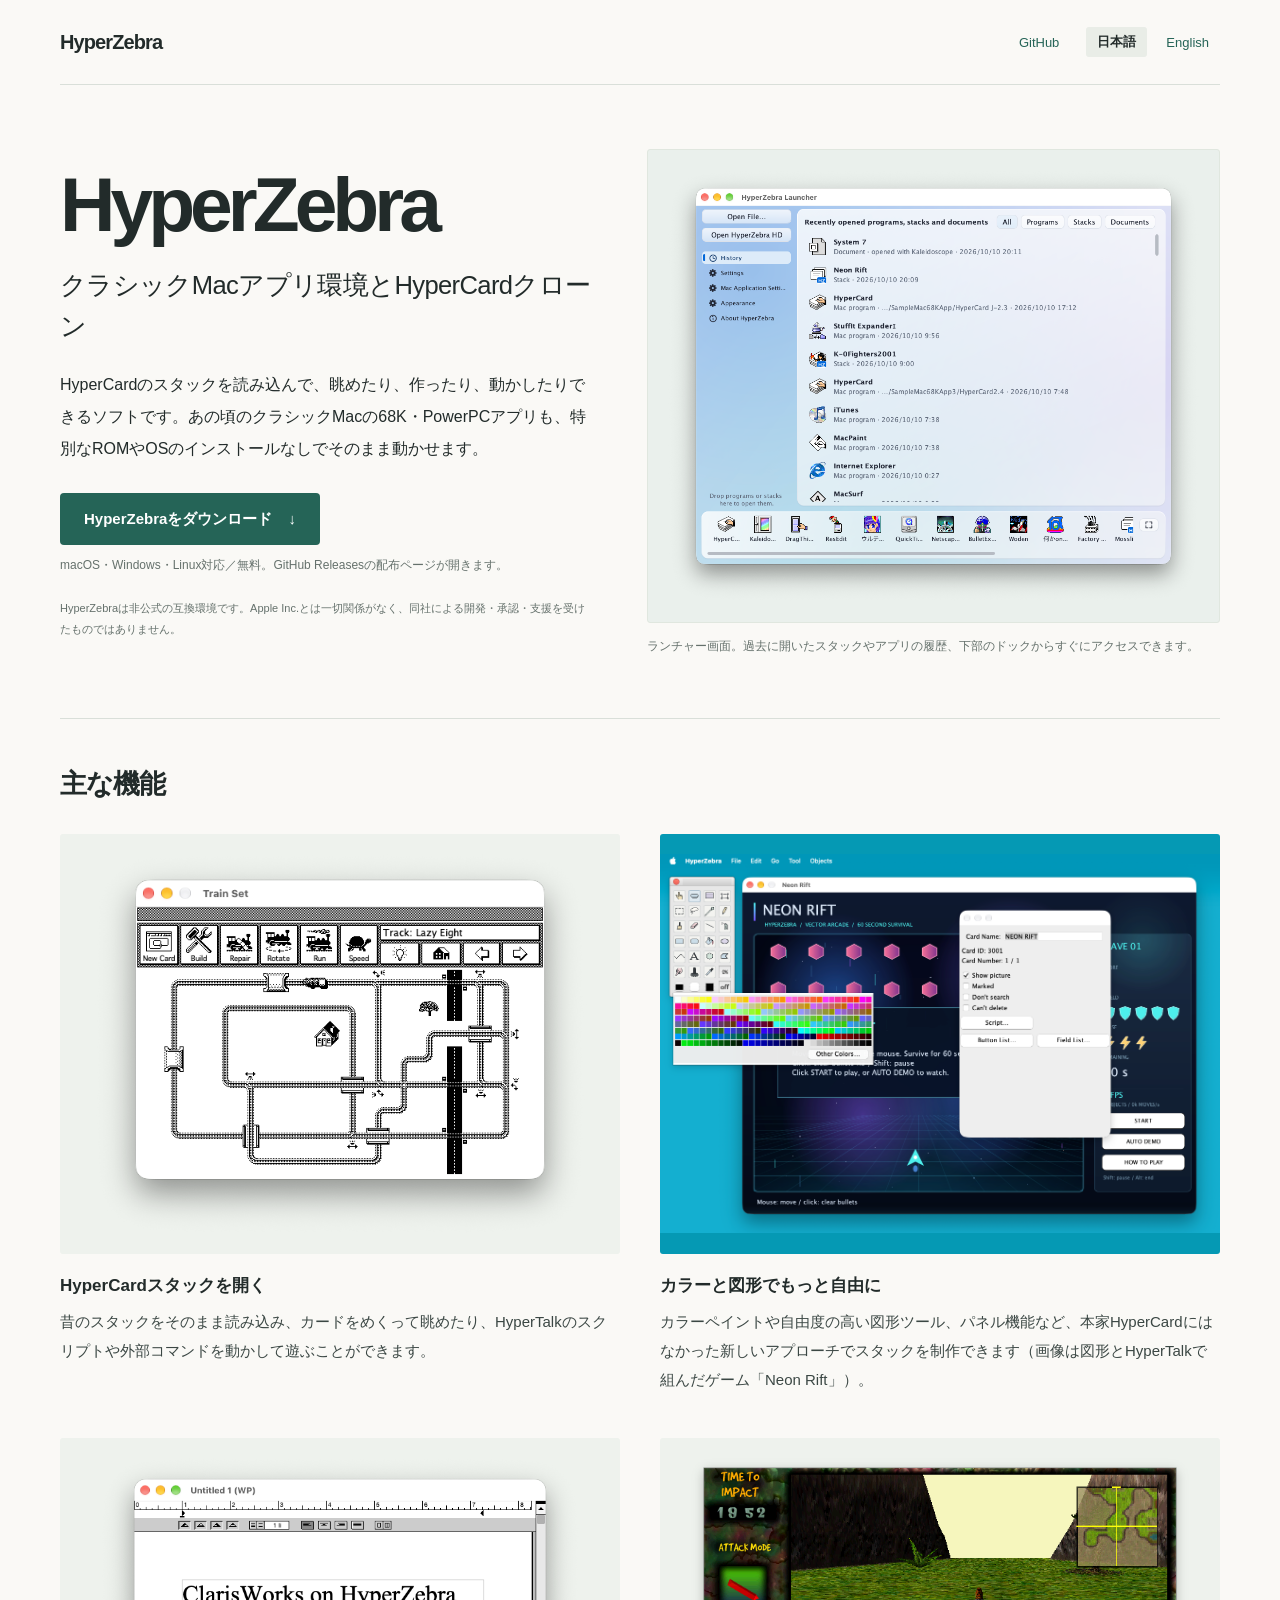
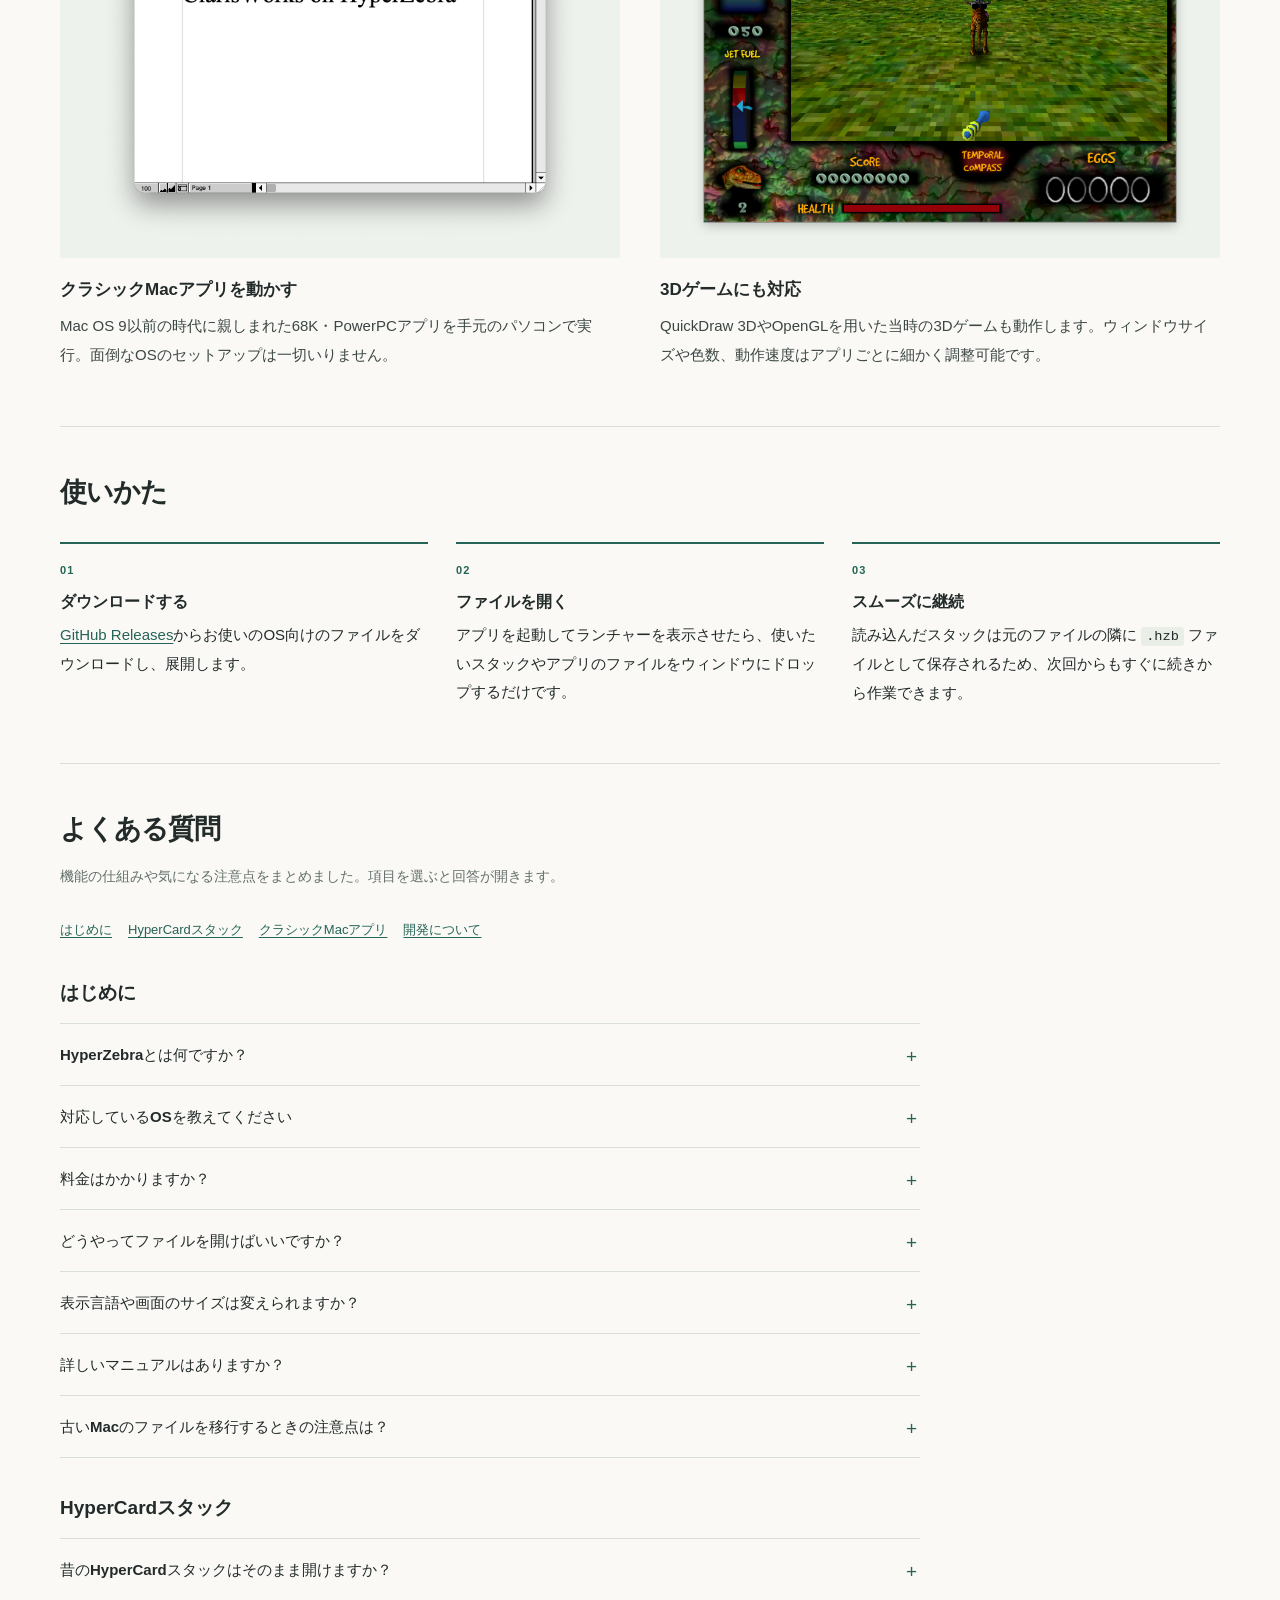
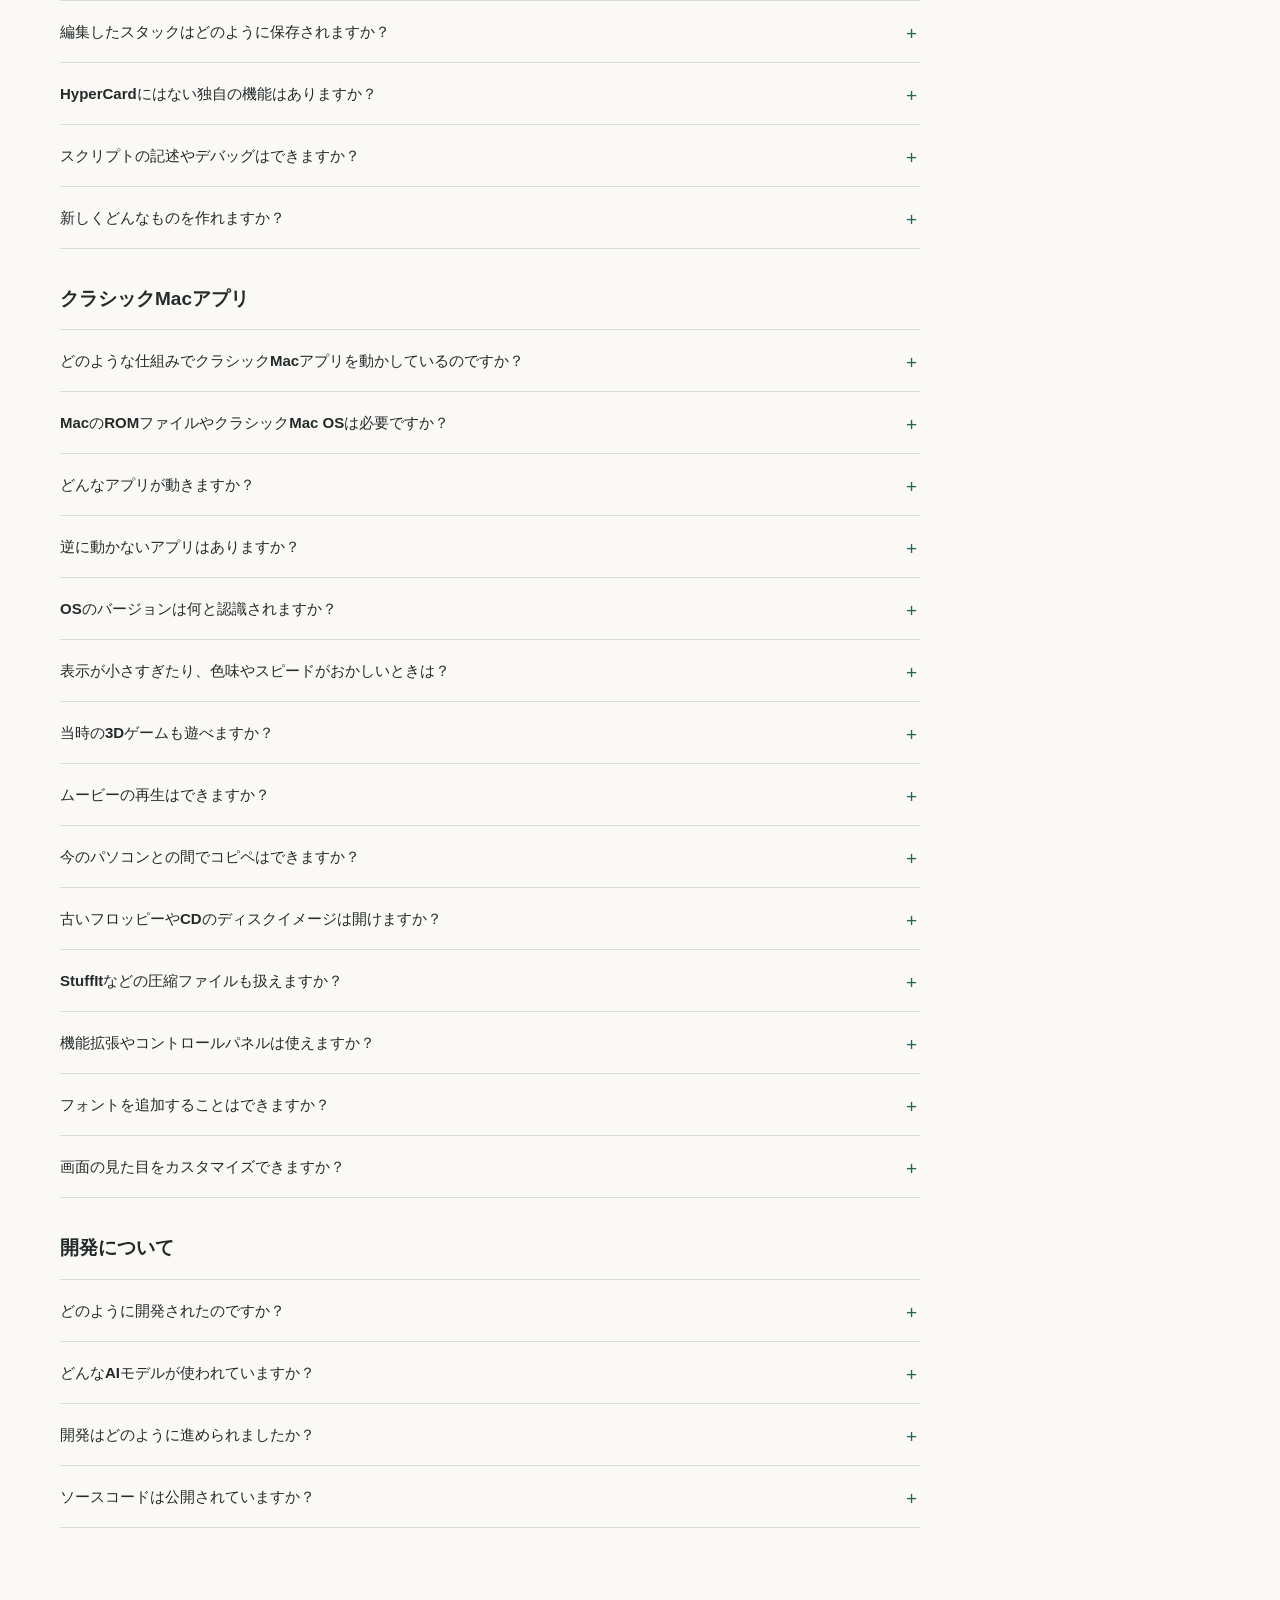
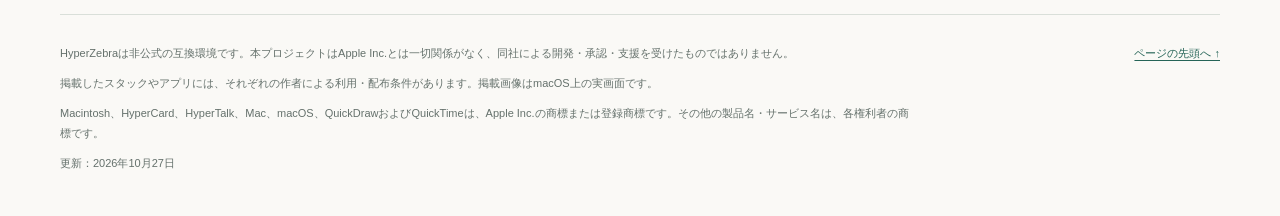
==== commit 0feb7f37: "文章修正" ====
--- a/index.html
+++ b/index.html
@@ -3,11 +3,11 @@
 <head>
   <meta charset="utf-8">
   <meta name="viewport" content="width=device-width, initial-scale=1">
-  <title>HyperZebra — HyperCardスタックとクラシックMacアプリを、今のパソコンで</title>
+  <title>HyperZebra — クラシックMacアプリ環境とHyperCardクローン</title>
   <meta name="description" content="HyperCardのスタックを開いて閲覧・編集・実行でき、クラシックMacの68K・PowerPCアプリもROMやOSなしで動かせる無料ソフト。macOS・Windows・Linux対応。">
   <meta name="theme-color" content="#faf9f6">
   <meta property="og:type" content="website">
-  <meta property="og:title" content="HyperZebra — HyperCardスタックとクラシックMacアプリを、今のパソコンで">
+  <meta property="og:title" content="HyperZebra — クラシックMacアプリ環境とHyperCardクローン">
   <meta property="og:description" content="HyperCardのスタックを開いて閲覧・編集・実行でき、クラシックMacの68K・PowerPCアプリもROMやOSなしで動かせる無料ソフト。macOS・Windows・Linux対応。">
   <meta property="og:locale" content="ja_JP">
   <link rel="alternate" hreflang="en" href="en/index.html">
@@ -24,11 +24,11 @@
     <div class="hero">
       <div class="hero-text">
         <h1>HyperZebra</h1>
-        <p class="subtitle">HyperCardスタックと<br>クラシックMacアプリを、<wbr>今のパソコンで。</p>
-        <p class="hero-intro">HyperCardのスタックを読み込んで、見る・作る・動かすことができるソフトです。クラシックMacの68K・PowerPCアプリも、MacのROMやOSなしで動かせます。</p>
+        <p class="subtitle">クラシックMacアプリ環境とHyperCardクローン</p>
+        <p class="hero-intro">HyperCardのスタックを読み込んで、眺めたり、作ったり、動かしたりできるソフトです。あの頃のクラシックMacの68K・PowerPCアプリも、特別なROMやOSのインストールなしでそのまま動かせます。</p>
         <div class="hero-download">
           <a class="download-button" href="https://github.com/pgostation/HyperZebra/releases">HyperZebraをダウンロード <span aria-hidden="true">↓</span></a>
-          <p class="download-note">macOS・Windows・Linux対応／無料。GitHub Releasesの配布ページを開きます。</p>
+          <p class="download-note">macOS・Windows・Linux対応／無料。GitHub Releasesの配布ページが開きます。</p>
         </div>
         <p class="independence-notice">HyperZebraは非公式の互換環境です。Apple Inc.とは一切関係がなく、同社による開発・承認・支援を受けたものではありません。</p>
       </div>
@@ -36,102 +36,102 @@
         <a class="figure-link image-stage" href="images/launcher.png" target="_blank" rel="noopener" aria-label="画像を原寸で開く：スタック、Macアプリ、文書の履歴と下部のドックを表示したHyperZebraランチャー。">
           <img src="images/launcher.png" width="995" height="810" alt="スタック、Macアプリ、文書の履歴と下部のドックを表示したHyperZebraランチャー。" fetchpriority="high" decoding="async">
         </a>
-        <figcaption>ランチャー。スタックやアプリを、履歴や下部のドックから開きます。</figcaption>
+        <figcaption>ランチャー画面。過去に開いたスタックやアプリの履歴、下部のドックからすぐにアクセスできます。</figcaption>
       </figure>
     </div>
 
     <section class="section" id="features" aria-labelledby="heading-features">
-      <h2 id="heading-features">できること</h2>
+      <h2 id="heading-features">主な機能</h2>
       <ul class="points">
         <li class="point">
           <a class="figure-link image-stage" href="images/imported-stack.png" target="_blank" rel="noopener" aria-label="画像を原寸で開く：Train Setのカード。">
             <img src="images/imported-stack.png" width="624" height="486" alt="HyperCardスタック「Train Set」を読み込んだ画面。モノクロの線路と列車、BuildやRunなどのボタンが並ぶ。" loading="lazy" decoding="async">
           </a>
           <h3>HyperCardスタックを開く</h3>
-          <p>昔のスタックを読み込み、カードを見たり、HyperTalkのスクリプトや外部コマンドを動かしたりできます。</p>
+          <p>昔のスタックをそのまま読み込み、カードをめくって眺めたり、HyperTalkのスクリプトや外部コマンドを動かして遊ぶことができます。</p>
         </li>
         <li class="point">
           <a class="figure-link image-stage editor" href="images/card-editor-color.png" target="_blank" rel="noopener" aria-label="画像を原寸で開く：Neon Riftの編集画面。">
             <img src="images/card-editor-color.png" width="1184" height="801" alt="ゲーム「Neon Rift」のカラー画面に、ツールパレット、カラーパレット、カード情報を重ねた編集画面。" loading="lazy" decoding="async">
           </a>
-          <h3>カラーと図形で作る</h3>
-          <p>カラーのペイント、編集できる図形、パネルなど、HyperCardにない機能でスタックを作れます。画面は図形とHyperTalkで作ったゲーム「Neon Rift」です。</p>
+          <h3>カラーと図形でもっと自由に</h3>
+          <p>カラーペイントや自由度の高い図形ツール、パネル機能など、本家HyperCardにはなかった新しいアプローチでスタックを制作できます（画像は図形とHyperTalkで組んだゲーム「Neon Rift」）。</p>
         </li>
         <li class="point">
           <a class="figure-link image-stage" href="images/classic-mac-app.png" target="_blank" rel="noopener" aria-label="画像を原寸で開く：ClarisWorksの実行画面。">
             <img src="images/classic-mac-app.png" width="728" height="581" alt="HyperZebraで実行中のClarisWorks。ワープロ文書に「ClarisWorks on HyperZebra」と表示されている。" loading="lazy" decoding="async">
           </a>
           <h3>クラシックMacアプリを動かす</h3>
-          <p>Mac OS 9以前向けの68K・PowerPCアプリを実行します。MacのROMやOSのインストールは要りません。</p>
+          <p>Mac OS 9以前の時代に親しまれた68K・PowerPCアプリを手元のパソコンで実行。面倒なOSのセットアップは一切いりません。</p>
         </li>
         <li class="point">
           <a class="figure-link image-stage" href="images/3d-mac-game.png" target="_blank" rel="noopener" aria-label="画像を原寸で開く：3Dゲームの実行画面。">
             <img src="images/3d-mac-game.png" width="686" height="526" alt="3Dゲームの実行画面。草地と崖、中央のキャラクター、地図やスコア表示が見える。" loading="lazy" decoding="async">
           </a>
-          <h3>3Dゲームも</h3>
-          <p>QuickDraw 3DやOpenGLを使うゲームも動きます。画面サイズや色数、速度はアプリごとに調整できます。</p>
+          <h3>3Dゲームにも対応</h3>
+          <p>QuickDraw 3DやOpenGLを用いた当時の3Dゲームも動作します。ウィンドウサイズや色数、動作速度はアプリごとに細かく調整可能です。</p>
         </li>
       </ul>
     </section>
 
     <section class="section" id="start" aria-labelledby="heading-start">
-      <h2 id="heading-start">はじめかた</h2>
+      <h2 id="heading-start">使いかた</h2>
       <ol class="steps">
-        <li><strong>ダウンロード</strong><a href="https://github.com/pgostation/HyperZebra/releases">GitHub Releases</a>から、お使いのOS向けのファイルをダウンロードして展開します。</li>
-        <li><strong>ファイルを開く</strong>起動すると表示されるランチャーに、スタックやアプリのファイルをドロップします。</li>
-        <li><strong>続きから作業する</strong>読み込んだスタックは、元のファイルの隣に <code>.hzb</code> ファイルとして保存されます。</li>
+        <li><strong>ダウンロードする</strong><a href="https://github.com/pgostation/HyperZebra/releases">GitHub Releases</a>からお使いのOS向けのファイルをダウンロードし、展開します。</li>
+        <li><strong>ファイルを開く</strong>アプリを起動してランチャーを表示させたら、使いたいスタックやアプリのファイルをウィンドウにドロップするだけです。</li>
+        <li><strong>スムーズに継続</strong>読み込んだスタックは元のファイルの隣に <code>.hzb</code> ファイルとして保存されるため、次回からもすぐに続きから作業できます。</li>
       </ol>
     </section>
 
     <section class="section faq" id="faq" aria-labelledby="heading-faq">
       <h2 id="heading-faq">よくある質問</h2>
-      <p class="section-lead">詳しい機能や注意点はここにまとめました。質問を選ぶと回答が開きます。</p>
+      <p class="section-lead">機能の仕組みや気になる注意点をまとめました。項目を選ぶと回答が開きます。</p>
       <nav class="faq-topics" aria-label="FAQの分類"><a href="#faq-basics">はじめに</a><a href="#faq-hypercard">HyperCardスタック</a><a href="#faq-mac">クラシックMacアプリ</a><a href="#faq-development">開発について</a></nav>
 
       <div class="faq-group" id="faq-basics"><h3>はじめに</h3>
-<details class="faq-item" id="faq-hypercard-what"><summary>これは何ですか？</summary><div class="faq-answer"><p>HyperCardのスタックを読み込んで閲覧・編集・実行できる環境と、クラシックMacのアプリを動かす互換環境を、1つにまとめたソフトです。</p></div></details>
-<details class="faq-item" id="faq-hypercard-platforms"><summary>どのOSで使えますか？</summary><div class="faq-answer"><p>macOS（Apple siliconとIntel）、Windows（64ビット）、LinuxなどJavaが動く環境で使えます。macOS版とWindows版はJava実行環境を同梱しているため、Javaを別途インストールする必要はありません。LinuxなどではJava 17以降でjar版を使います。</p></div></details>
-<details class="faq-item" id="faq-hypercard-free"><summary>無料で使えますか？</summary><div class="faq-answer"><p>はい。HyperZebraは無料でダウンロードして使えます。ソースコードはMITライセンスで<a href="https://github.com/pgostation/HyperZebra">GitHub</a>に公開しています。利用するスタックやクラシックMacアプリには、それぞれの利用・配布条件があります。</p></div></details>
-<details class="faq-item" id="faq-launcher"><summary>どうやってファイルを開きますか？</summary><div class="faq-answer"><p>起動するとランチャーが表示されます。「Open File…」ボタンでファイルを選ぶか、ウインドウにスタックやアプリをドロップして開きます。開いたものは履歴から開き直せ、よく使うものは下部のドックに登録できます。</p></div></details>
-<details class="faq-item" id="faq-languages"><summary>表示言語や画面の大きさを変えられますか？</summary><div class="faq-answer"><p>設定で表示言語を選べます。日本語と英語のほか、ドイツ語、フランス語、スペイン語、イタリア語、ポルトガル語、韓国語、中国語（簡体字・繁体字）に対応しています。カードやアプリの画面を拡大して表示することもできます。</p></div></details>
-<details class="faq-item" id="faq-help"><summary>詳しい使い方の説明はありますか？</summary><div class="faq-answer"><p>アプリ内の「HyperZebra Help」で、スタックの読み込み、編集機能、HyperTalkの拡張、Macアプリの互換環境を日本語・英語で説明しています。ランチャーのHelpメニューから開けます。</p></div></details>
-<details class="faq-item" id="faq-hypercard-resources"><summary>古いMacのファイルを移すときに気をつけることはありますか？</summary><div class="faq-answer"><p>クラシックMacのファイルには、通常のデータとは別に、プログラムや画像、音などを収めた「リソースフォーク」を持つものがあります。WindowsやLinuxへ移す場合も含め、この情報も一緒に保管してください。欠けていると、正しく開けなかったり、一部の内容が表示されなかったりします。</p><p>HyperZebraはMacBinary、BinHex、リソース情報を保存した <code>._ファイル名</code> 形式のファイルに対応しています。</p></div></details>
+<details class="faq-item" id="faq-hypercard-what"><summary>HyperZebraとは何ですか？</summary><div class="faq-answer"><p>HyperCardのスタックを読み込んで閲覧・編集・実行できる環境と、クラシックMacのアプリケーションをモダンな環境で動かす互換レイヤーを一つにまとめたソフトウェアです。</p></div></details>
+<details class="faq-item" id="faq-hypercard-platforms"><summary>対応しているOSを教えてください</summary><div class="faq-answer"><p>Javaが動作する環境（macOS、Windows 64ビット、Linuxなど）に対応しています。macOS版とWindows版にはあらかじめJava実行環境が同梱されているため、別途インストールしなくてもそのままお使いいただけます。LinuxなどではJava 17以降の環境でjar版をご利用ください。</p></div></details>
+<details class="faq-item" id="faq-hypercard-free"><summary>料金はかかりますか？</summary><div class="faq-answer"><p>完全無料でお使いいただけます。ソースコードはMITライセンスのもと、<a href="https://github.com/pgostation/HyperZebra">GitHub</a>で公開しています。なお、動かすスタックやクラシックMacアプリ自体の著作権や利用条件については、それぞれの作者様の規定に従ってください。</p></div></details>
+<details class="faq-item" id="faq-launcher"><summary>どうやってファイルを開けばいいですか？</summary><div class="faq-answer"><p>起動後のランチャーにある「Open File…」から選ぶか、ウィンドウへ直接ファイルをドラッグ＆ドロップしてください。一度開いたファイルは履歴からすぐに呼び出せるほか、よく使うものは下部のドックに登録しておくと便利です。</p></div></details>
+<details class="faq-item" id="faq-languages"><summary>表示言語や画面のサイズは変えられますか？</summary><div class="faq-answer"><p>設定からお好みの言語に切り替えられます。日本語・英語のほか、ドイツ語、フランス語、スペイン語、イタリア語、ポルトガル語、韓国語、中国語（簡体字・繁体字）に対応しています。また、カードやアプリの画面を拡大して表示することも可能です。</p></div></details>
+<details class="faq-item" id="faq-help"><summary>詳しいマニュアルはありますか？</summary><div class="faq-answer"><p>アプリ内の「HyperZebra Help」にて、スタックの読み込み方法、各種編集機能、HyperTalkの拡張、Macアプリの互換性について日本語と英語で詳しく解説しています。ランチャーのHelpメニューからいつでもご覧いただけます。</p></div></details>
+<details class="faq-item" id="faq-hypercard-resources"><summary>古いMacのファイルを移行するときの注意点は？</summary><div class="faq-answer"><p>クラシックMacのファイルには、データ本体のほかにプログラムや画像などを格納する「リソースフォーク」を持つものが多くあります。WindowsやLinuxへ移す際もこの情報が失われないようご注意ください。情報が欠けると、ファイルが正しく開けなかったり表示が崩れたりする原因になります。</p><p>HyperZebraでは、MacBinary形式、BinHex形式、あるいはリソース情報を保持した <code>._ファイル名</code> 形式のファイルに対応しています。</p></div></details>
       </div>
 
       <div class="faq-group" id="faq-hypercard"><h3>HyperCardスタック</h3>
-<details class="faq-item" id="faq-hypercard-import"><summary>昔作ったHyperCardのスタックを開けますか？</summary><div class="faq-answer"><p>HyperCard形式のスタックを読み込み、カードや画像を表示し、編集できます。日本語などのスタックも、文字コードを判別して読み込みます。HyperTalkや外部コマンド（XCMD・XFCN）にも対応していますが、互換性は完全ではなく、スタックが使う機能によって動作が異なります。</p></div></details>
-<details class="faq-item" id="faq-hypercard-save"><summary>編集したスタックは、どの形式で保存されますか？</summary><div class="faq-answer"><p>HyperCardのスタックを開くとHyperZebra用のスタックに変換され、元のスタックの隣に1つの <code>.hzb</code> ファイルとして保存されます。次回からはこのファイルを開きます。ダブルクリックで開け、ほかの書類と同じようにコピーしたり送ったりできます。以前のバージョンで作った <code>.hzb</code> もそのまま開けます。</p><p>HyperCard形式への書き出しもできますが、カラーなどHyperZebra独自の機能は引き継げません。元のスタックと作業用の <code>.hzb</code> ファイルを残しておいてください。</p></div></details>
-<details class="faq-item" id="faq-hypercard-features"><summary>HyperCardにはなかった機能もありますか？</summary><div class="faq-answer"><ul><li>レイヤーを使えるカラーのペイント</li><li>長方形、楕円、多角形、曲線、文字などの編集できる図形。色、グラデーション、透明度、回転を設定でき、SVGの読み込みにも対応</li><li>部品をまとめ、データやスクリプトを持たせられる「パネル」</li><li>内容を表や階層のあるアウトラインとして表示するフィールド</li><li>HyperTalkの配列・辞書、Web上のテキストの取得、JSON、正規表現</li><li>アイコンやカーソル、音などを編集するリソースエディタ</li></ul></div></details>
-<details class="faq-item" id="faq-hypertalk"><summary>スクリプトの作成やデバッグはできますか？</summary><div class="faq-answer"><p>スクリプトエディタには、入力中に誤りを知らせる機能、コマンドや関数を調べるリファレンス、処理を途中で止めて変数を確認するデバッガがあります。一行ずつ処理を進めながら、画面の変化とコードの関係を確かめられます。</p></div></details>
-<details class="faq-item" id="faq-hypercard-create"><summary>どんなものを作れますか？</summary><div class="faq-answer"><p>絵本、クイズ、簡単なゲームなどを作れます。作成したスタックを単独で動くアプリに変換する機能や、Webへ書き出す機能はありません。</p></div></details>
+<details class="faq-item" id="faq-hypercard-import"><summary>昔のHyperCardスタックはそのまま開けますか？</summary><div class="faq-answer"><p>はい、当時のHyperCardスタックを読み込んで、カードや画像の表示、編集が行えます。日本語環境で作成されたスタックも文字コードを自動判別して正しく読み込みます。HyperTalkや外部コマンド（XCMD・XFCN）にも対応していますが、複雑なスクリプトや特殊な機能を使用している場合、スタックのつくりによっては完全に動作しないこともあります。</p></div></details>
+<details class="faq-item" id="faq-hypercard-save"><summary>編集したスタックはどのように保存されますか？</summary><div class="faq-answer"><p>HyperCardスタックを開くと、HyperZebra用の形式に変換され、元のファイルのすぐ隣にひとつの <code>.hzb</code> ファイルとして保存されます。次回からはこの <code>.hzb</code> ファイルを開く仕組みです。通常のファイルと同じようにダブルクリックで起動でき、ほかの人への共有やコピーも簡単に行えます（旧バージョンで作った <code>.hzb</code> もそのまま開けます）。</p><p>HyperCard形式への書き戻しも可能ですが、カラー表示などHyperZebra独自の機能は引き継がれませんので、元のスタックファイルと作業用の <code>.hzb</code> ファイルは大切に保管してください。</p></div></details>
+<details class="faq-item" id="faq-hypercard-features"><summary>HyperCardにはない独自の機能はありますか？</summary><div class="faq-answer"><ul><li>レイヤーをサポートしたカラーペイント機能</li><li>カラー、グラデーション、透明度、回転などを設定でき、SVGの読み込みにも対応した編集可能な図形オブジェクト</li><li>複数の部品をまとめてデータやスクリプトを持たせられる「パネル」機能</li><li>内容を表や階層付きのアウトラインとして視覚化できるフィールド</li><li>配列・辞書型データを扱えるHyperTalk拡張、Webからのテキスト取得、JSON解析、正規表現のサポート</li><li>アイコン、カーソル、サウンドなどを視覚的に編集できるリソースエディタ</li></ul></div></details>
+<details class="faq-item" id="faq-hypertalk"><summary>スクリプトの記述やデバッグはできますか？</summary><div class="faq-answer"><p>スクリプトエディタには、入力時のアシスト機能や豊富なリファレンス、処理を一時停止して変数の状態を追いかけられるデバッガを搭載しています。一行ずつステップ実行しながら、コードと画面の動きを丁寧に確認できます。</p></div></details>
+<details class="faq-item" id="faq-hypercard-create"><summary>新しくどんなものを作れますか？</summary><div class="faq-answer"><p>インタラクティブな絵本やクイズ、ちょっとしたゲームなどを自由に作ることができます。なお、作成したスタックを単体の実行ファイルに変換したり、Web用に書き出したりする機能は現在のところ備えていません。</p></div></details>
       </div>
 
       <div class="faq-group" id="faq-mac"><h3>クラシックMacアプリ</h3>
-<details class="faq-item" id="faq-mac-mechanism"><summary>どのような仕組みで動かしているのですか？</summary><div class="faq-answer"><p>68K・PowerPCのCPU命令をエミュレーションし、アプリが呼び出すMac Toolboxやシステムライブラリの機能（ウインドウ、メニュー、描画、音声、ファイル操作など）をHyperZebraが今のOS上で処理します。クラシックMac OSを丸ごと起動する通常のMacエミュレータとは異なる方式です。</p></div></details>
-<details class="faq-item" id="faq-mac-rom"><summary>MacのROMやクラシックMac OSのインストールは必要ですか？</summary><div class="faq-answer"><p>必要ありません。HyperZebraがMacの機能を提供するため、クラシックMac OS全体を起動せずにアプリを実行できます。ただし、アプリによっては追加の機能拡張やライブラリが必要です。</p></div></details>
-<details class="faq-item" id="faq-mac-supported"><summary>どのようなアプリが動きますか？</summary><div class="faq-answer"><p>Mac OS 9や、それ以前のMac OS向けに作られた68K・PowerPCアプリが対象です。動作する範囲はアプリやバージョン、使う機能によって異なります。未対応のシステム機能や、ハードウェアへの直接アクセスを必要とするアプリでは、起動や表示、操作に問題が出る場合があります。起動できるアプリでも、編集・保存などの機能は個別に確認してください。</p></div></details>
-<details class="faq-item" id="faq-mac-unsupported"><summary>どのようなアプリが動きませんか？</summary><div class="faq-answer"><p>Mac OS Xを必要とするアプリは動きません。また、機能拡張の類は、仕組み上動かないものが多くあります。</p></div></details>
-<details class="faq-item" id="faq-mac-version"><summary>動いているOSのバージョンは？</summary><div class="faq-answer"><p>クラシックMac OSそのものが動いているわけではありません。OSのバージョン判定によって起動できないソフトを減らすため、アプリからの問い合わせにはMac OS 9の最終バージョンである「9.2.2」と返します。これは互換性のための応答であり、Mac OS 9.2.2を起動しているという意味ではありません。</p></div></details>
-<details class="faq-item" id="faq-mac-display"><summary>表示が小さい、色がおかしい、動作が速すぎる場合は？</summary><div class="faq-answer"><p>「アプリ個別設定」で、画面サイズ、色数、表示倍率、実行速度などを調整できます。アプリごとに設定を保存できるため、ゲームや業務用ソフトなど、それぞれに合った環境で使えます。起動時に反映される設定を変えた場合は、アプリを起動し直してください。</p></div></details>
-<details class="faq-item" id="faq-mac-3d"><summary>3Dのゲームに対応していますか？</summary><div class="faq-answer"><p>QuickDraw 3D、RAVE、OpenGL 1.2.1の互換機能を備え、これらを使うクラシックMacの3Dゲームにも対応しています。3D描画はHyperZebra内のソフトウェア処理で行います。動作する範囲や速度は、ゲームが使う機能とパソコンの性能によって異なります。</p></div></details>
-<details class="faq-item" id="faq-mac-movies"><summary>ムービーは再生できますか？</summary><div class="faq-answer"><p>再生方法は形式によって異なります。標準のデコーダで再生できるもののほか、ホストOS側のFFmpegや、互換環境内のQuickTime（バージョン4以下）を利用するものもあります。詳しくはアプリ内ヘルプを参照してください。</p></div></details>
-<details class="faq-item" id="faq-mac-clipboard"><summary>今のパソコンと文字や画像をコピー＆ペーストできますか？</summary><div class="faq-answer"><p>テキストと画像を、ホストOSのクリップボードと受け渡せます。対応するテキスト・画像ファイルは変換して扱え、設定によりUTF-8のテキストやPNG画像として保存できます。アプリ独自の文書形式は、それぞれのアプリに依存します。</p></div></details>
-<details class="faq-item" id="faq-mac-disks"><summary>昔のフロッピーやCDのディスクイメージを開けますか？</summary><div class="faq-answer"><p>Disk Copy形式や、HFS・HFS Plus・MFS・ISOなどの対応するディスクイメージを開けます。中身は読み取り専用のディスクとしてアプリから利用できます。内容を変更したい場合は、フォルダへ展開して使います。</p></div></details>
-<details class="faq-item" id="faq-mac-archives"><summary>StuffItなどの圧縮ファイルは開けますか？</summary><div class="faq-answer"><p>StuffIt、Compact Pro、LHAなどの圧縮ファイルは、ランチャーにドロップすると、HyperZebraに付属する当時の展開ソフトを互換環境の中で動かして展開します。</p></div></details>
-<details class="faq-item" id="faq-mac-extensions"><summary>機能拡張やコントロールパネルは使えますか？</summary><div class="faq-answer"><p>一部の対応するものは利用できます。HyperZebraには仮想の「System Folder」があり、機能拡張や設定ファイルを置けます。必要とするシステム機能によって、動作するものと未対応のものがあります。</p></div></details>
-<details class="faq-item" id="faq-mac-fonts"><summary>フォントを追加できますか？</summary><div class="faq-answer"><p>はい。仮想の「System Folder」内にある「Fonts」フォルダに、対応するクラシックMac用のフォントスーツケースを入れると利用できます。ビットマップフォントと、スーツケースに含まれるTrueTypeフォントに対応しています。古いフォントをコピーする際は、リソースフォークも一緒に保管してください。</p></div></details>
-<details class="faq-item" id="faq-mac-appearance"><summary>見た目を変更できますか？</summary><div class="faq-answer"><p>ウインドウやスクロールバーやボタンの見た目はKaleidoscopeで変更できます。</p></div></details>
+<details class="faq-item" id="faq-mac-mechanism"><summary>どのような仕組みでクラシックMacアプリを動かしているのですか？</summary><div class="faq-answer"><p>68KおよびPowerPCのCPU命令をエミュレートしつつ、アプリが要求するMac Toolboxやシステムライブラリ（ウィンドウ描画、メニュー、サウンド、ファイル入出力など）の呼び出しを、HyperZebraが今のホストOS上で直接処理しています。いわゆる「OSごと丸ごと立ち上げる従来のMacエミュレータ」とは異なるアプローチをとっています。</p></div></details>
+<details class="faq-item" id="faq-mac-rom"><summary>MacのROMファイルやクラシックMac OSは必要ですか？</summary><div class="faq-answer"><p>一切不要です。HyperZebra側で必要なシステム機能のエミュレーションを提供するため、OSのインストールディスクやROMイメージを用意しなくてもアプリケーションを単体ですぐ動かせます（※アプリの内容や仕様によっては、追加の機能拡張やライブラリが求められる場合があります）。</p></div></details>
+<details class="faq-item" id="faq-mac-supported"><summary>どんなアプリが動きますか？</summary><div class="faq-answer"><p>Mac OS 9やそれ以前の時期にリリースされた、68K・PowerPC向けの各種アプリケーションが対象です。動作の精度や安定性はアプリのバージョンや依存する機能によって異なります。ハードウェアを直接叩くような低レイヤーの処理や、未対応のシステムコールを使うソフトではうまく動かない場合があります。起動できた場合でも、データの編集や保存周りは事前にテストしていただくことをおすすめします。</p></div></details>
+<details class="faq-item" id="faq-mac-unsupported"><summary>逆に動かないアプリはありますか？</summary><div class="faq-answer"><p>Mac OS X（Carbon/Cocoa）以降を必須とするアプリは動作しません。また、システム機能の深い部分を書き換えるような古い機能拡張（Extensions）の多くも、仕組み上サポート対象外となります。</p></div></details>
+<details class="faq-item" id="faq-mac-version"><summary>OSのバージョンは何と認識されますか？</summary><div class="faq-answer"><p>実物のクラシックMac OSが稼働しているわけではありませんが、古いソフトにありがちな「OSのバージョン古すぎエラー」で起動が弾かれてしまうのを防ぐため、アプリからの問い合わせに対してはMac OS 9の最終バージョンである「9.2.2」と返答する仕様にしています。あくまで互換のための応答であり、OS 9の環境を完全再現しているわけではありません。</p></div></details>
+<details class="faq-item" id="faq-mac-display"><summary>表示が小さすぎたり、色味やスピードがおかしいときは？</summary><div class="faq-answer"><p>「アプリ個別設定」から、画面サイズ、カラーの階調、表示倍率、エミュレーションの実行速度などを柔軟に変更できます。設定はアプリごとに保存されるため、ゲームや実用ソフトなど、それぞれの性質にぴったりの環境にカスタマイズ可能です。設定を変更したときは、一度アプリを再起動してください。</p></div></details>
+<details class="faq-item" id="faq-mac-3d"><summary>当時の3Dゲームも遊べますか？</summary><div class="faq-answer"><p>QuickDraw 3D、RAVE、OpenGL 1.2.1の互換機能を内蔵しているため、これらを利用したクラシックMac向けの3Dゲームにも対応しています。3D描画はすべてHyperZebra内のソフトウェア処理で行われるため、動作スピードはパソコンの性能やゲーム側の負荷に左右されます。</p></div></details>
+<details class="faq-item" id="faq-mac-movies"><summary>ムービーの再生はできますか？</summary><div class="faq-answer"><p>動画の形式や仕組みによって挙動が異なります。標準デコーダでそのまま再生できるもののほか、ホストOS側のFFmpegや、互換環境内のQuickTime（Ver 4以下）の仕組みを借りて再生するものもあります。詳しくはアプリ内ヘルプをご参照ください。</p></div></details>
+<details class="faq-item" id="faq-mac-clipboard"><summary>今のパソコンとの間でコピペはできますか？</summary><div class="faq-answer"><p>テキストや画像をホストOSのクリップボードと相互に行き来させることができます。対応する形式であれば自動変換され、設定によりUTF-8テキストやPNG画像として扱うことも可能です（アプリ独自フォーマットの扱いについては、それぞれのソフトの仕様に依存します）。</p></div></details>
+<details class="faq-item" id="faq-mac-disks"><summary>古いフロッピーやCDのディスクイメージは開けますか？</summary><div class="faq-answer"><p>Disk Copy形式をはじめ、HFS、HFS Plus、MFS、ISOといった各種ディスクイメージに対応しています。読み取り専用のボリュームとしてマウントし、アプリから中身にアクセスできます。中のファイルを書き換えたい場合は、あらかじめ通常のフォルダに展開してからご利用ください。</p></div></details>
+<details class="faq-item" id="faq-mac-archives"><summary>StuffItなどの圧縮ファイルも扱えますか？</summary><div class="faq-answer"><p>StuffIt、Compact Pro、LHAといった形式の圧縮ファイルは、ランチャーにドロップするだけで、HyperZebra内に用意された当時の展開ツールが自動で働き、スムーズに解凍されます。</p></div></details>
+<details class="faq-item" id="faq-mac-extensions"><summary>機能拡張やコントロールパネルは使えますか？</summary><div class="faq-answer"><p>一部の互換性があるものについては利用可能です。HyperZebra内に仮想的な「System Folder」が用意されており、お好みの機能拡張や設定ファイルを配置できます。ただし、ソフトが内部で依存するAPIの実装状況によって、正常に動くものと動かないものがあります。</p></div></details>
+<details class="faq-item" id="faq-mac-fonts"><summary>フォントを追加することはできますか？</summary><div class="faq-answer"><p>はい。仮想「System Folder」の中にある「Fonts」フォルダに、対応するクラシックMac用のフォントスーツケースを入れることで認識されます。ビットマップフォントおよびTrueTypeフォントが利用可能です。古いフォントファイルを移行する際は、リソースフォークが失われていないことをご確認ください。</p></div></details>
+<details class="faq-item" id="faq-mac-appearance"><summary>画面の見た目をカスタマイズできますか？</summary><div class="faq-answer"><p>ウィンドウの装飾やスクロールバー、ボタンのデザインなどは、Kaleidoscopeのテーマを使ってお好みの見た目に変更することができます。</p></div></details>
       </div>
 
       <div class="faq-group" id="faq-development"><h3>開発について</h3>
-<details class="faq-item" id="faq-development-history"><summary>どのようにして開発しましたか？</summary><div class="faq-answer"><p>2012年頃に開発していたHyperCardクローンをもとにして、AIに続きを開発してもらいました。この続きの部分は、100% AIが開発しています。</p></div></details>
-<details class="faq-item" id="faq-development-models"><summary>使ったAIは何ですか？</summary><div class="faq-answer"><p>最初はGPT-5.6 Solで、途中からは主にOpus5やOpus5.5を使用しました。利用したプランはChatGPTのPlusプランと、ClaudeのMax5です。</p></div></details>
-<details class="faq-item" id="faq-development-process"><summary>どのように開発を進めましたか？</summary><div class="faq-answer"><p>思いついた機能を次々に実装してもらいました。大きすぎる機能は、AIが実装できる大きさに分割して、順番に進めてもらう程度です。また、互換性を高めるため、大量のHyperCardスタックやクラシックMacアプリをAIに実行してもらいました。</p></div></details>
-<details class="faq-item" id="faq-development-source"><summary>ソースコードはどこにありますか？</summary><div class="faq-answer"><p><a href="https://github.com/pgostation/HyperZebra">GitHubのリポジトリ</a>に、MITライセンスで公開しています。Javaで実装されており、JDKだけでビルドできます。</p></div></details>
+<details class="faq-item" id="faq-development-history"><summary>どのように開発されたのですか？</summary><div class="faq-answer"><p>2012年頃に自身で書いていた古いHyperCardクローンのコードベースをベースに、AIにその後の実装を引き継いでもらいました。現在のコアな機能のほとんどは、AIとの共同作業によって開発されたものです。</p></div></details>
+<details class="faq-item" id="faq-development-models"><summary>どんなAIモデルが使われていますか？</summary><div class="faq-answer"><p>開発の初期段階ではGPT-5.6 Solを、途中からは主にOpus 5やOpus 5.5をメインに使用しています。</p></div></details>
+<details class="faq-item" id="faq-development-process"><summary>開発はどのように進められましたか？</summary><div class="faq-answer"><p>アイデアが浮かぶたびに機能をどんどん実装してもらうスタイルで進めました。大きな機能のときは、AIが無理なく実装できるサイズに細かくタスクを分割して順番にお願いしています。また、互換性を高めるためのストレステストとして、大量の古いHyperCardスタックやクラシックMacアプリを実際にAI自身に動かしてもらい、不具合を検証・修正させました。</p></div></details>
+<details class="faq-item" id="faq-development-source"><summary>ソースコードは公開されていますか？</summary><div class="faq-answer"><p><a href="https://github.com/pgostation/HyperZebra">GitHubのリポジトリ</a>にて、MITライセンスで全コードを公開しています。純粋なJavaで書かれているため、JDK環境さえあれば手元ですぐにビルド可能です。</p></div></details>
       </div>
     </section>
   </main>
   <footer class="site-footer"><div class="footer-notices"><p>HyperZebraは非公式の互換環境です。本プロジェクトはApple Inc.とは一切関係がなく、同社による開発・承認・支援を受けたものではありません。</p><p>掲載したスタックやアプリには、それぞれの作者による利用・配布条件があります。掲載画像はmacOS上の実画面です。</p><p>Macintosh、HyperCard、HyperTalk、Mac、macOS、QuickDrawおよびQuickTimeは、Apple Inc.の商標または登録商標です。その他の製品名・サービス名は、各権利者の商標です。</p><p><time datetime="2026-10-27">更新：2026年10月27日</time></p></div><a href="#top">ページの先頭へ ↑</a></footer>
 </div>
 </body>
-</html>
+</html>
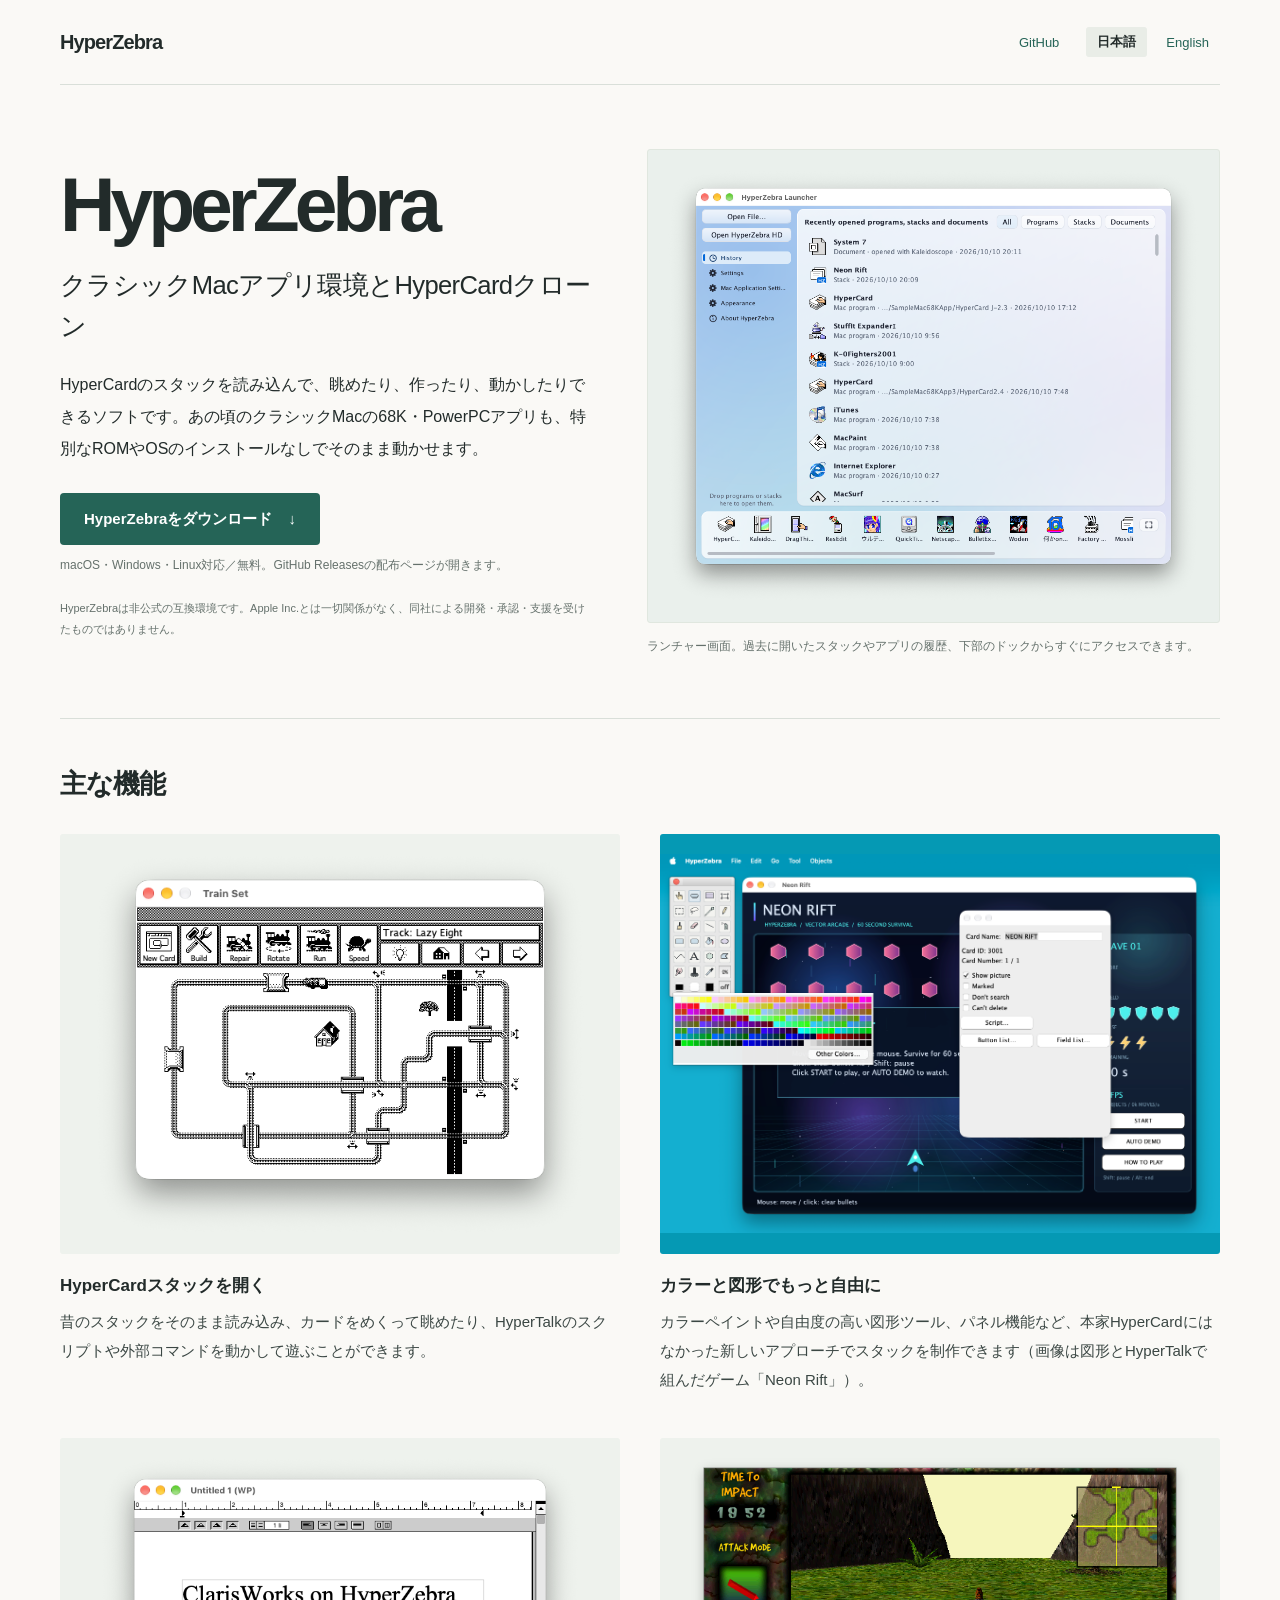
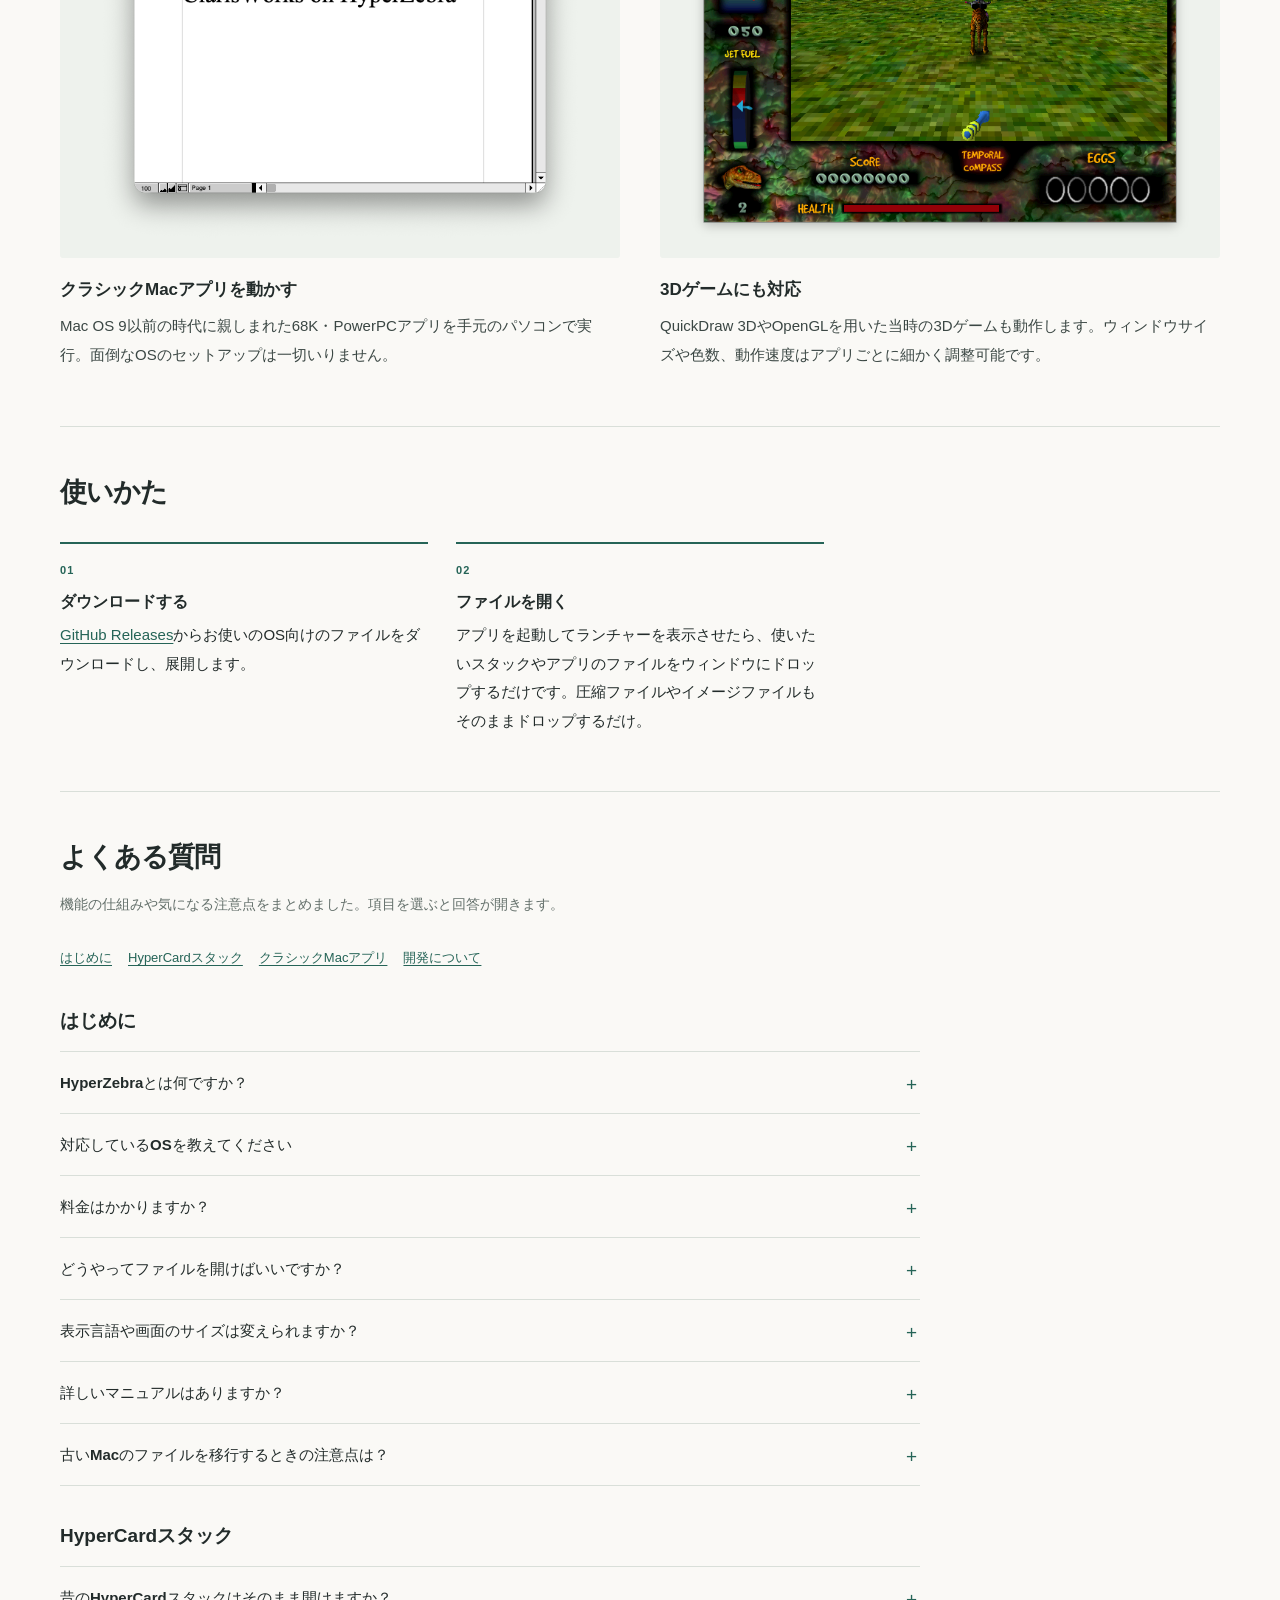
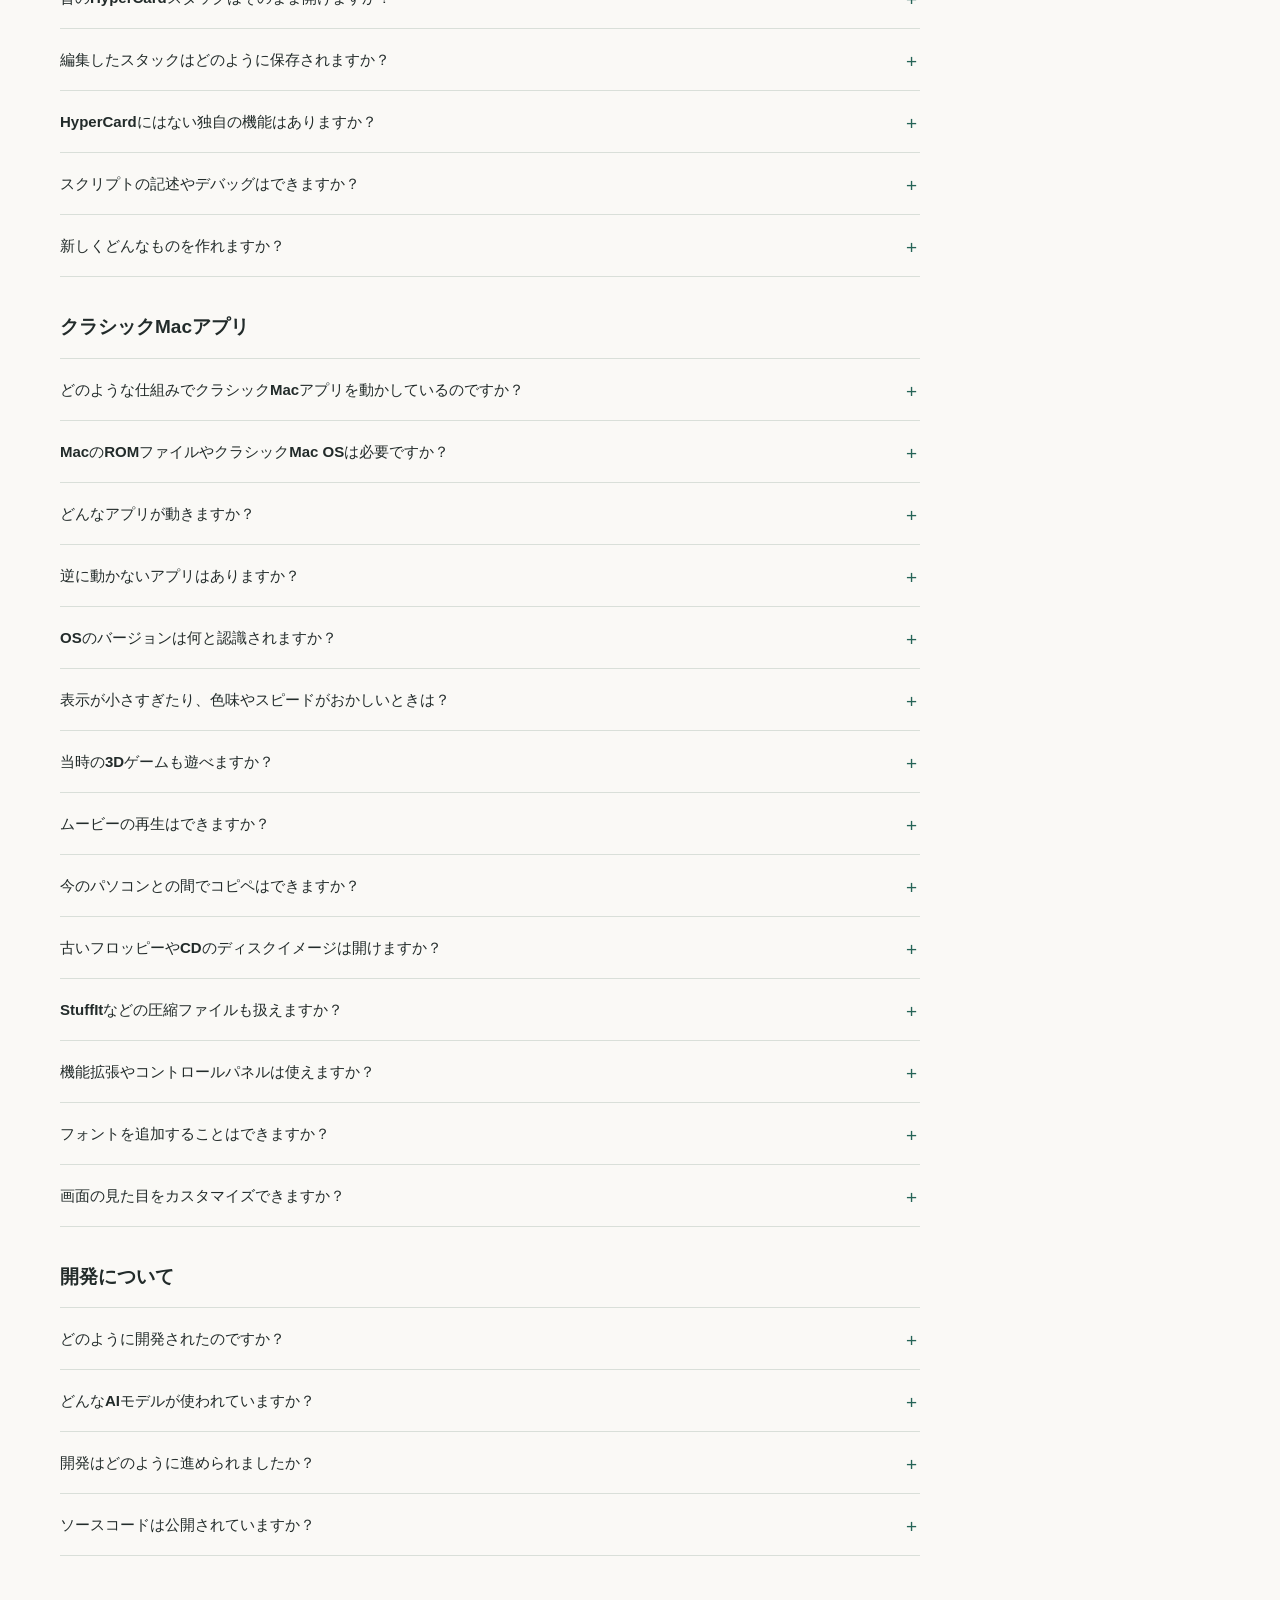
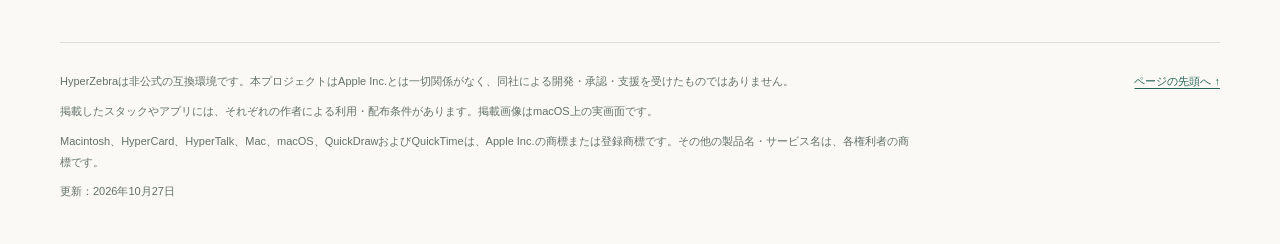
==== commit b72bd473: "文章修正" ====
--- a/index.html
+++ b/index.html
@@ -78,8 +78,7 @@
       <h2 id="heading-start">使いかた</h2>
       <ol class="steps">
         <li><strong>ダウンロードする</strong><a href="https://github.com/pgostation/HyperZebra/releases">GitHub Releases</a>からお使いのOS向けのファイルをダウンロードし、展開します。</li>
-        <li><strong>ファイルを開く</strong>アプリを起動してランチャーを表示させたら、使いたいスタックやアプリのファイルをウィンドウにドロップするだけです。</li>
-        <li><strong>スムーズに継続</strong>読み込んだスタックは元のファイルの隣に <code>.hzb</code> ファイルとして保存されるため、次回からもすぐに続きから作業できます。</li>
+        <li><strong>ファイルを開く</strong>アプリを起動してランチャーを表示させたら、使いたいスタックやアプリのファイルをウィンドウにドロップするだけです。圧縮ファイルやイメージファイルもそのままドロップするだけ。</li>
       </ol>
     </section>
 
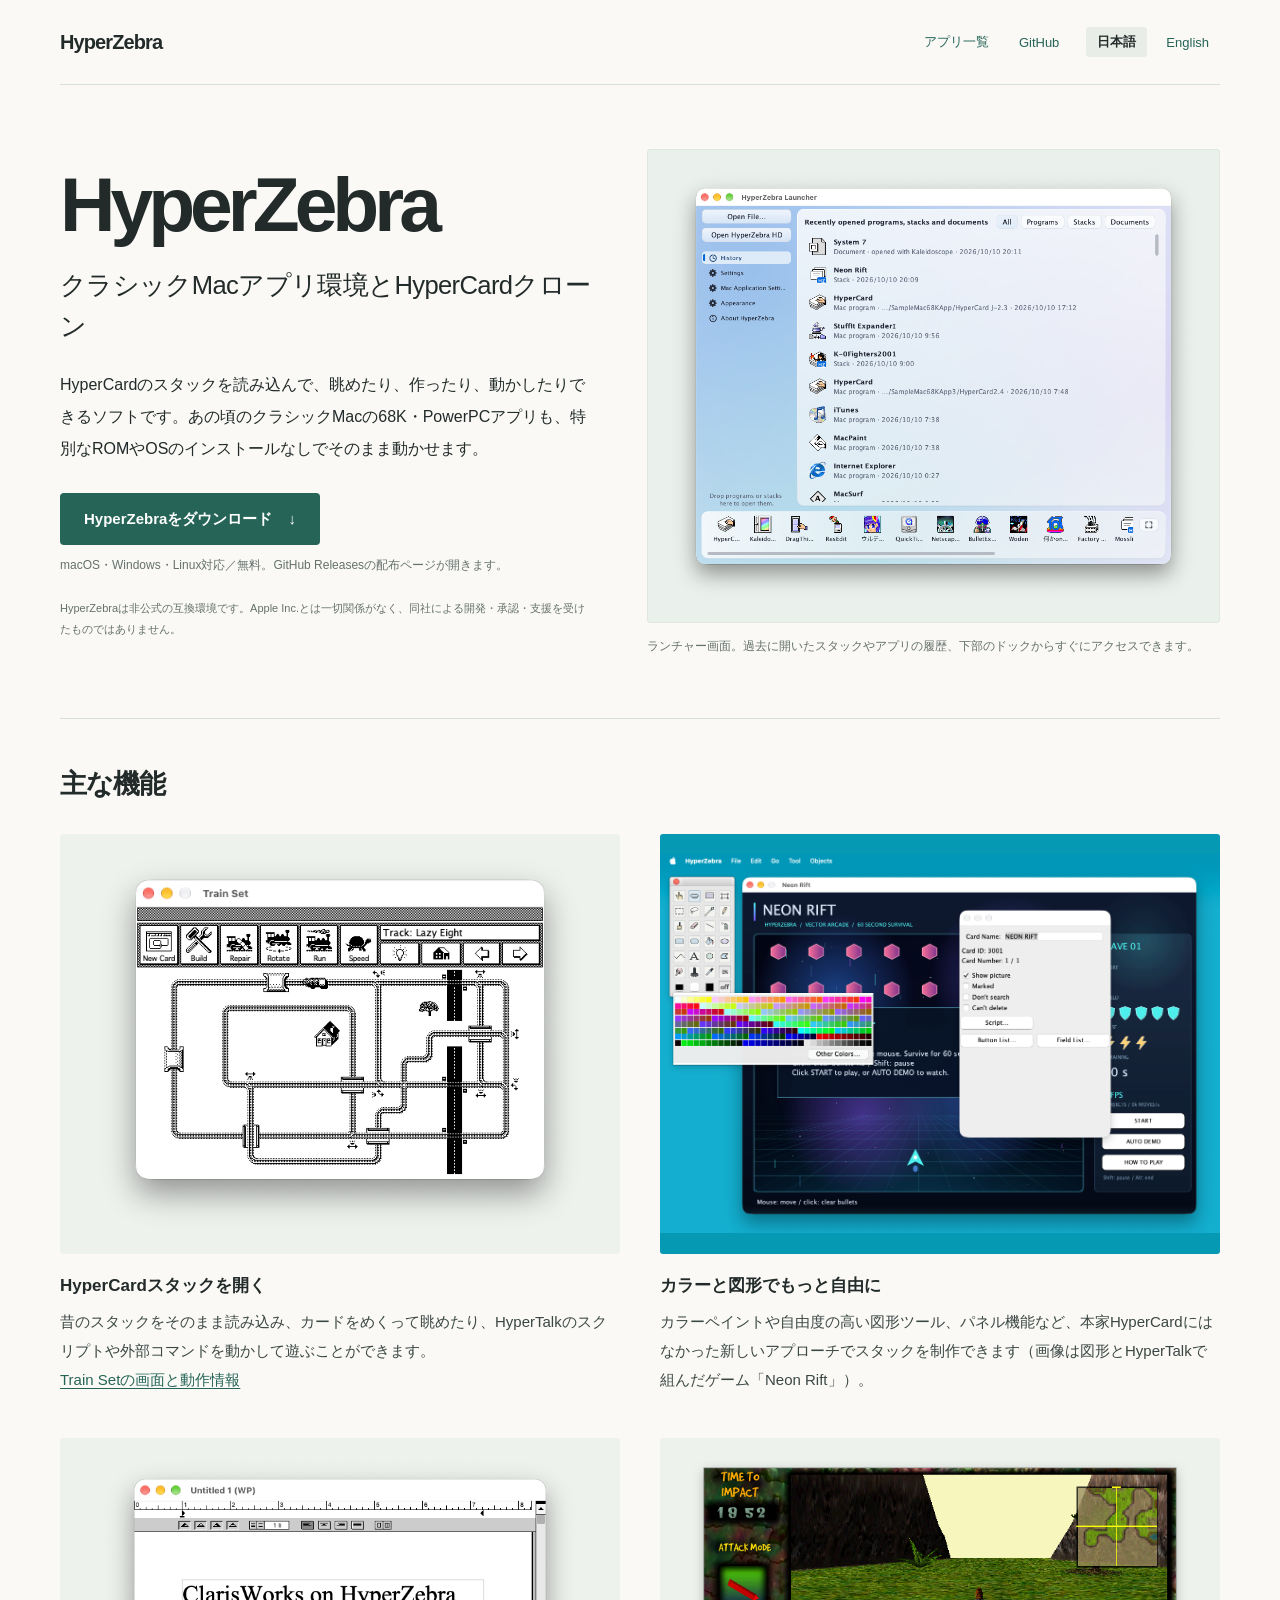
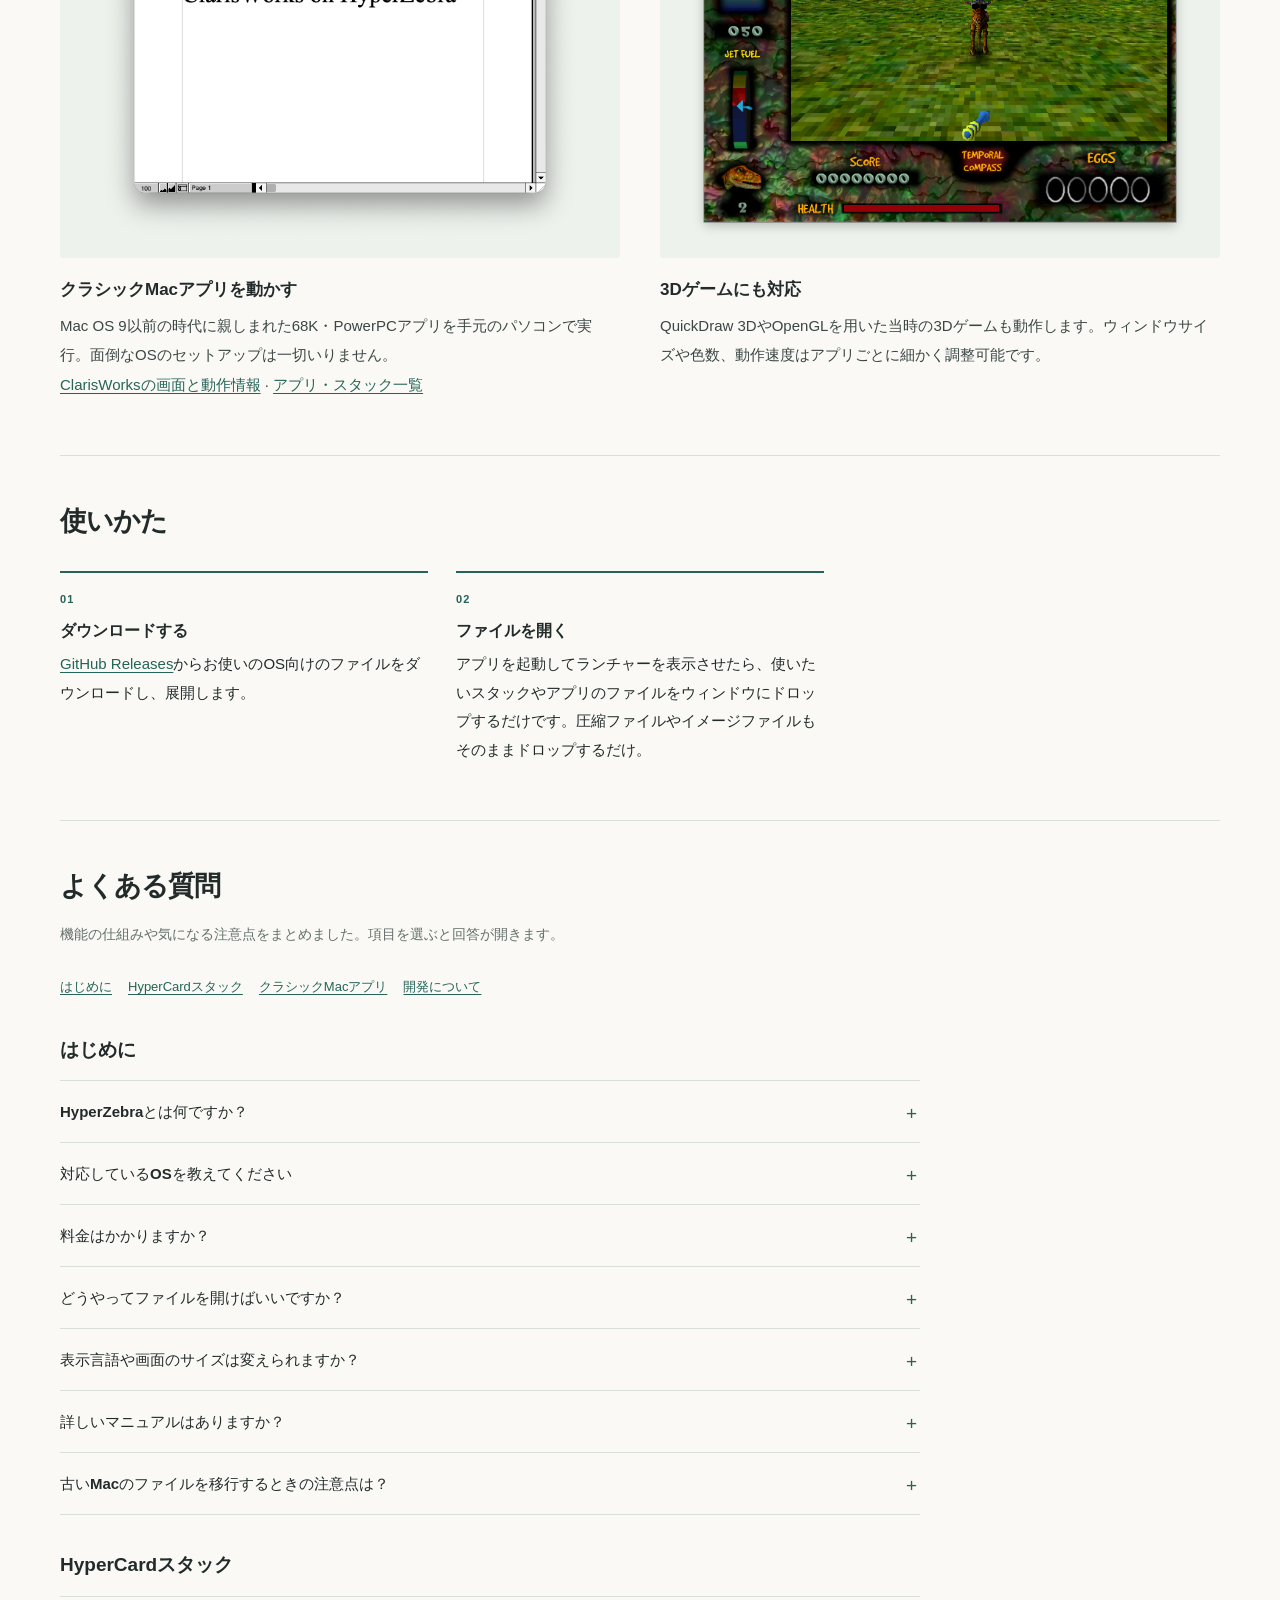
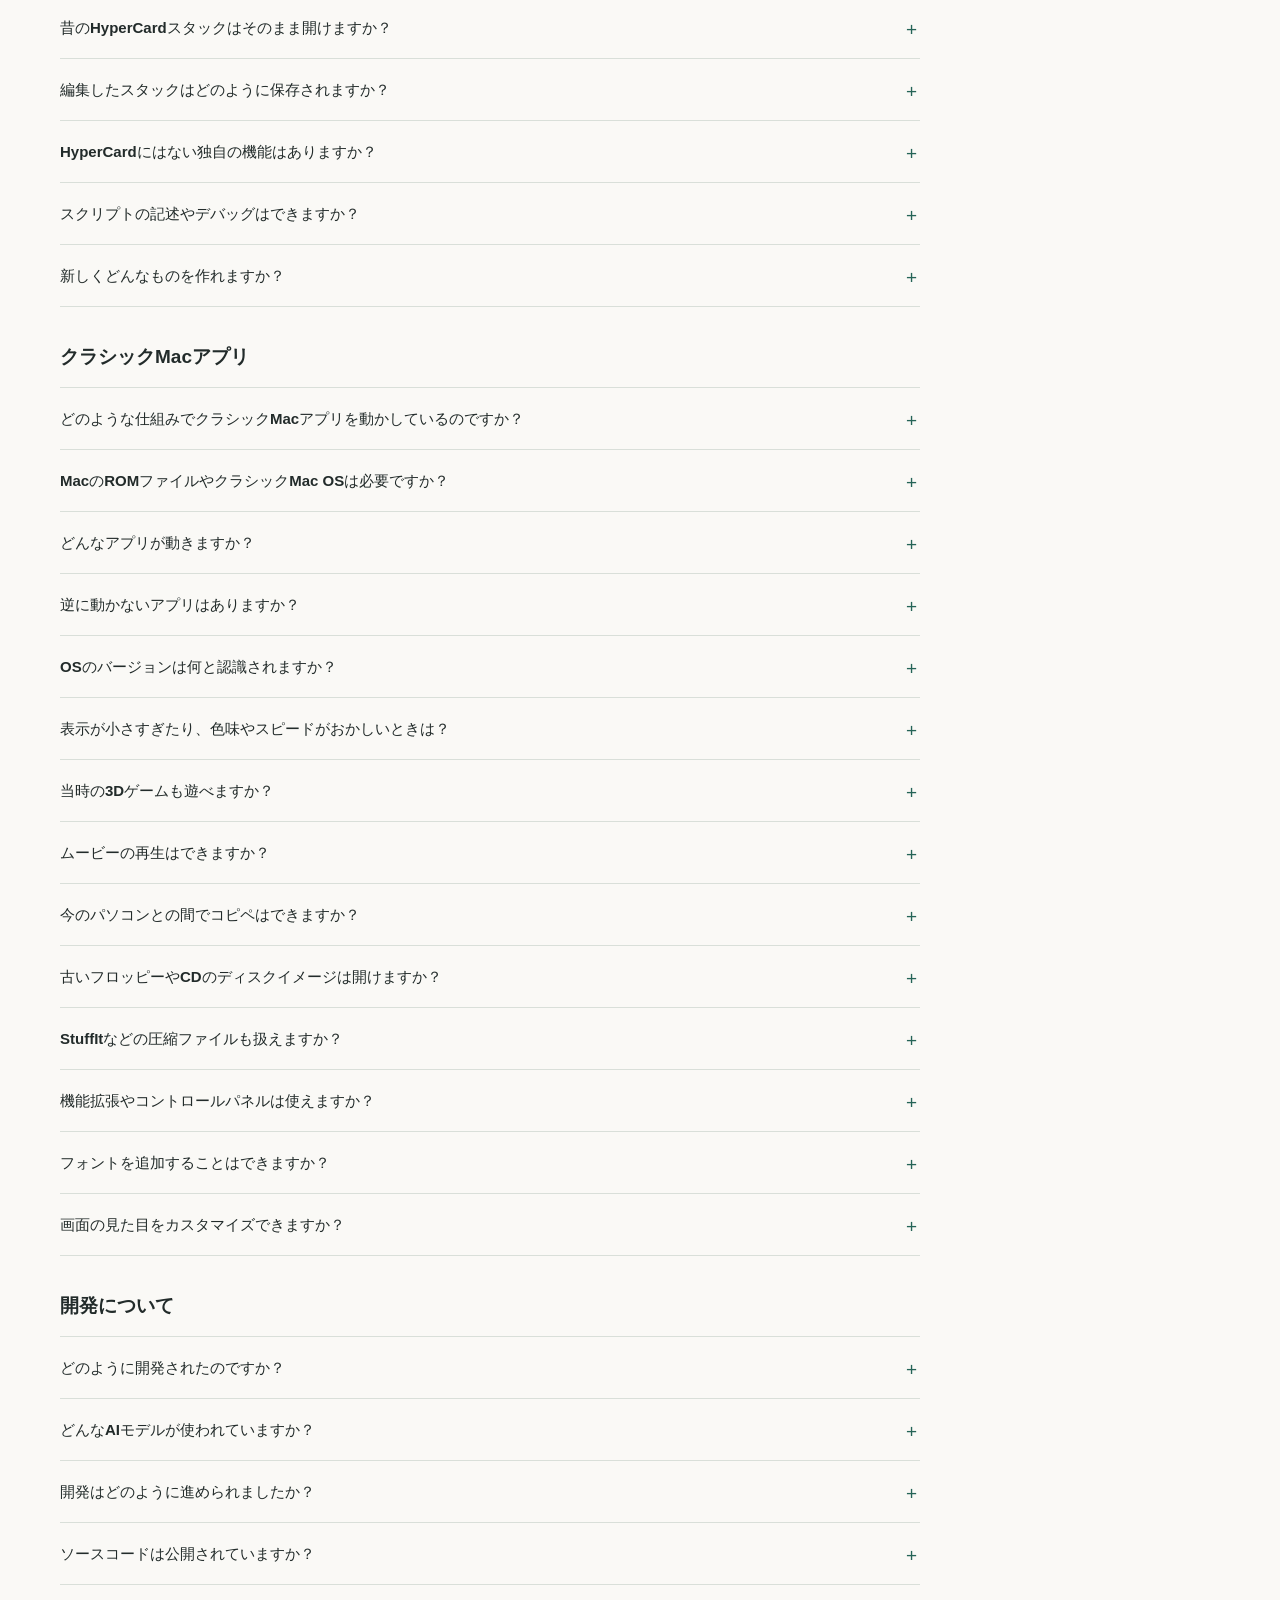
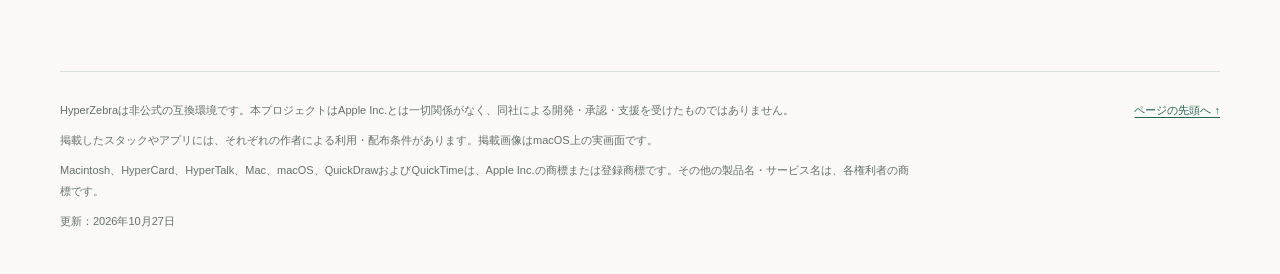
==== commit 2910e3db: "appsとwasmのページを追加" ====
--- a/index.html
+++ b/index.html
@@ -5,6 +5,7 @@
   <meta name="viewport" content="width=device-width, initial-scale=1">
   <title>HyperZebra — クラシックMacアプリ環境とHyperCardクローン</title>
   <meta name="description" content="HyperCardのスタックを開いて閲覧・編集・実行でき、クラシックMacの68K・PowerPCアプリもROMやOSなしで動かせる無料ソフト。macOS・Windows・Linux対応。">
+  <link rel="canonical" href="https://pgostation.github.io/HyperZebra-site/">
   <meta name="theme-color" content="#faf9f6">
   <meta property="og:type" content="website">
   <meta property="og:title" content="HyperZebra — クラシックMacアプリ環境とHyperCardクローン">
@@ -18,7 +19,7 @@
 <div class="shell">
   <header class="site-header">
     <a class="wordmark" href="index.html">HyperZebra</a>
-    <nav class="header-links" aria-label="リンクと表示言語"><a class="repository" href="https://github.com/pgostation/HyperZebra">GitHub</a><span lang="ja" aria-current="page">日本語</span><a lang="en" hreflang="en" href="en/index.html">English</a></nav>
+    <nav class="header-links" aria-label="リンクと表示言語"><a href="apps/">アプリ一覧</a><a class="repository" href="https://github.com/pgostation/HyperZebra">GitHub</a><span lang="ja" aria-current="page">日本語</span><a lang="en" hreflang="en" href="en/index.html">English</a></nav>
   </header>
   <main id="main">
     <div class="hero">
@@ -49,6 +50,7 @@
           </a>
           <h3>HyperCardスタックを開く</h3>
           <p>昔のスタックをそのまま読み込み、カードをめくって眺めたり、HyperTalkのスクリプトや外部コマンドを動かして遊ぶことができます。</p>
+          <p><a href="apps/train-set/">Train Setの画面と動作情報</a></p>
         </li>
         <li class="point">
           <a class="figure-link image-stage editor" href="images/card-editor-color.png" target="_blank" rel="noopener" aria-label="画像を原寸で開く：Neon Riftの編集画面。">
@@ -63,6 +65,7 @@
           </a>
           <h3>クラシックMacアプリを動かす</h3>
           <p>Mac OS 9以前の時代に親しまれた68K・PowerPCアプリを手元のパソコンで実行。面倒なOSのセットアップは一切いりません。</p>
+          <p><a href="apps/clarisworks/">ClarisWorksの画面と動作情報</a> · <a href="apps/">アプリ・スタック一覧</a></p>
         </li>
         <li class="point">
           <a class="figure-link image-stage" href="images/3d-mac-game.png" target="_blank" rel="noopener" aria-label="画像を原寸で開く：3Dゲームの実行画面。">
@@ -116,14 +119,14 @@
 <details class="faq-item" id="faq-mac-movies"><summary>ムービーの再生はできますか？</summary><div class="faq-answer"><p>動画の形式や仕組みによって挙動が異なります。標準デコーダでそのまま再生できるもののほか、ホストOS側のFFmpegや、互換環境内のQuickTime（Ver 4以下）の仕組みを借りて再生するものもあります。詳しくはアプリ内ヘルプをご参照ください。</p></div></details>
 <details class="faq-item" id="faq-mac-clipboard"><summary>今のパソコンとの間でコピペはできますか？</summary><div class="faq-answer"><p>テキストや画像をホストOSのクリップボードと相互に行き来させることができます。対応する形式であれば自動変換され、設定によりUTF-8テキストやPNG画像として扱うことも可能です（アプリ独自フォーマットの扱いについては、それぞれのソフトの仕様に依存します）。</p></div></details>
 <details class="faq-item" id="faq-mac-disks"><summary>古いフロッピーやCDのディスクイメージは開けますか？</summary><div class="faq-answer"><p>Disk Copy形式をはじめ、HFS、HFS Plus、MFS、ISOといった各種ディスクイメージに対応しています。読み取り専用のボリュームとしてマウントし、アプリから中身にアクセスできます。中のファイルを書き換えたい場合は、あらかじめ通常のフォルダに展開してからご利用ください。</p></div></details>
-<details class="faq-item" id="faq-mac-archives"><summary>StuffItなどの圧縮ファイルも扱えますか？</summary><div class="faq-answer"><p>StuffIt、Compact Pro、LHAといった形式の圧縮ファイルは、ランチャーにドロップするだけで、HyperZebra内に用意された当時の展開ツールが自動で働き、スムーズに解凍されます。</p></div></details>
+<details class="faq-item" id="faq-mac-archives"><summary>StuffItなどの圧縮ファイルも扱えますか？</summary><div class="faq-answer"><p>StuffIt、Compact Pro、LHAといった形式の圧縮ファイルは、ランチャーにドロップするだけで、HyperZebraのダウンロードパッケージ内に用意された当時の展開ツールが自動で働き、スムーズに解凍されます。</p></div></details>
 <details class="faq-item" id="faq-mac-extensions"><summary>機能拡張やコントロールパネルは使えますか？</summary><div class="faq-answer"><p>一部の互換性があるものについては利用可能です。HyperZebra内に仮想的な「System Folder」が用意されており、お好みの機能拡張や設定ファイルを配置できます。ただし、ソフトが内部で依存するAPIの実装状況によって、正常に動くものと動かないものがあります。</p></div></details>
 <details class="faq-item" id="faq-mac-fonts"><summary>フォントを追加することはできますか？</summary><div class="faq-answer"><p>はい。仮想「System Folder」の中にある「Fonts」フォルダに、対応するクラシックMac用のフォントスーツケースを入れることで認識されます。ビットマップフォントおよびTrueTypeフォントが利用可能です。古いフォントファイルを移行する際は、リソースフォークが失われていないことをご確認ください。</p></div></details>
 <details class="faq-item" id="faq-mac-appearance"><summary>画面の見た目をカスタマイズできますか？</summary><div class="faq-answer"><p>ウィンドウの装飾やスクロールバー、ボタンのデザインなどは、Kaleidoscopeのテーマを使ってお好みの見た目に変更することができます。</p></div></details>
       </div>
 
       <div class="faq-group" id="faq-development"><h3>開発について</h3>
-<details class="faq-item" id="faq-development-history"><summary>どのように開発されたのですか？</summary><div class="faq-answer"><p>2012年頃に自身で書いていた古いHyperCardクローンのコードベースをベースに、AIにその後の実装を引き継いでもらいました。現在のコアな機能のほとんどは、AIとの共同作業によって開発されたものです。</p></div></details>
+<details class="faq-item" id="faq-development-history"><summary>どのように開発されたのですか？</summary><div class="faq-answer"><p>2012年頃に自身で書いていた古いHyperCardクローンのコードベースをベースに、AIにその後の実装を引き継いでもらいました。現在のコアな機能のほとんどは、AIによって開発されたものです。</p></div></details>
 <details class="faq-item" id="faq-development-models"><summary>どんなAIモデルが使われていますか？</summary><div class="faq-answer"><p>開発の初期段階ではGPT-5.6 Solを、途中からは主にOpus 5やOpus 5.5をメインに使用しています。</p></div></details>
 <details class="faq-item" id="faq-development-process"><summary>開発はどのように進められましたか？</summary><div class="faq-answer"><p>アイデアが浮かぶたびに機能をどんどん実装してもらうスタイルで進めました。大きな機能のときは、AIが無理なく実装できるサイズに細かくタスクを分割して順番にお願いしています。また、互換性を高めるためのストレステストとして、大量の古いHyperCardスタックやクラシックMacアプリを実際にAI自身に動かしてもらい、不具合を検証・修正させました。</p></div></details>
 <details class="faq-item" id="faq-development-source"><summary>ソースコードは公開されていますか？</summary><div class="faq-answer"><p><a href="https://github.com/pgostation/HyperZebra">GitHubのリポジトリ</a>にて、MITライセンスで全コードを公開しています。純粋なJavaで書かれているため、JDK環境さえあれば手元ですぐにビルド可能です。</p></div></details>
--- a/assets/style.css
+++ b/assets/style.css
@@ -136,3 +136,26 @@
   .point, .steps li, .faq-item { break-inside: avoid; }
   h2, h3 { break-after: avoid; }
 }
+
+/* App catalog: complete HTML links, with no client-side filtering or pagination. */
+.catalog-main { max-width: 900px; margin-inline: auto; padding: 26px 0 20px; }
+.breadcrumbs { font-size: 13px; line-height: 1.8; margin-bottom: 30px; overflow-wrap: anywhere; }
+.catalog-heading { margin-bottom: 30px; }
+.catalog-heading h1 { font-size: clamp(30px, 4.5vw, 48px); line-height: 1.3; letter-spacing: -.035em; overflow-wrap: anywhere; }
+.catalog-main p, .app-open-steps { font-size: 15px; line-height: 1.95; }
+.catalog-kind, .catalog-aliases, .catalog-main .record-note { color: var(--muted); font-size: 13px; }
+.catalog-links { padding-left: 1.3em; line-height: 2; }
+.catalog-links li { padding: 8px 0; overflow-wrap: anywhere; }
+.catalog-links .catalog-kind { display: block; line-height: 1.6; }
+.app-screenshot { margin: 0 0 36px; }
+.app-screenshot .image-stage { padding: 20px; border: 1px solid var(--line); }
+.app-facts { margin: 0 0 24px; border-top: 1px solid var(--line); }
+.app-facts > div { display: grid; grid-template-columns: minmax(160px, 1fr) 2fr; gap: 18px; padding: 14px 0; border-bottom: 1px solid var(--line); font-size: 14px; line-height: 1.8; }
+.app-facts dt { font-weight: 600; }
+.app-facts dd { margin: 0; overflow-wrap: anywhere; }
+@media (max-width: 760px) {
+  .site-header { flex-wrap: wrap; }
+  .header-links { flex-wrap: wrap; }
+  .app-screenshot .image-stage { padding: 8px; }
+  .app-facts > div { grid-template-columns: 1fr; gap: 4px; }
+}
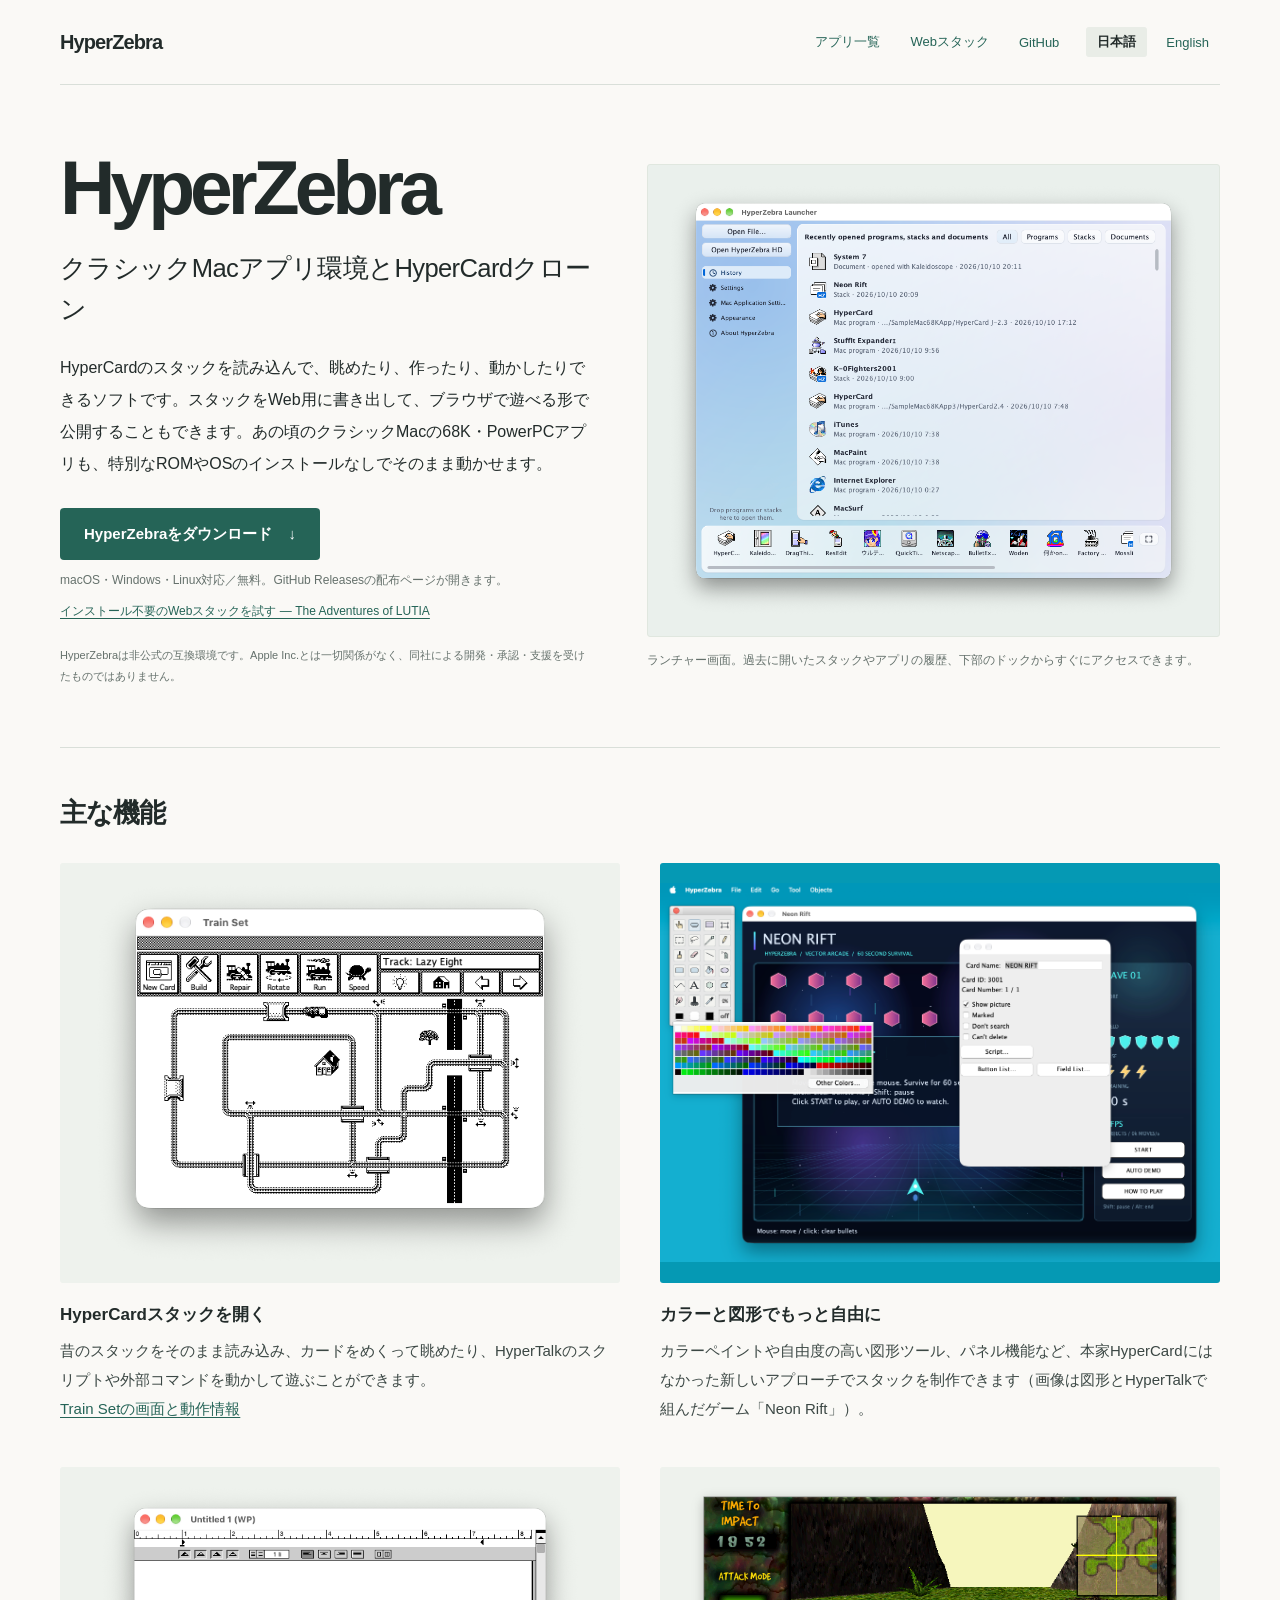
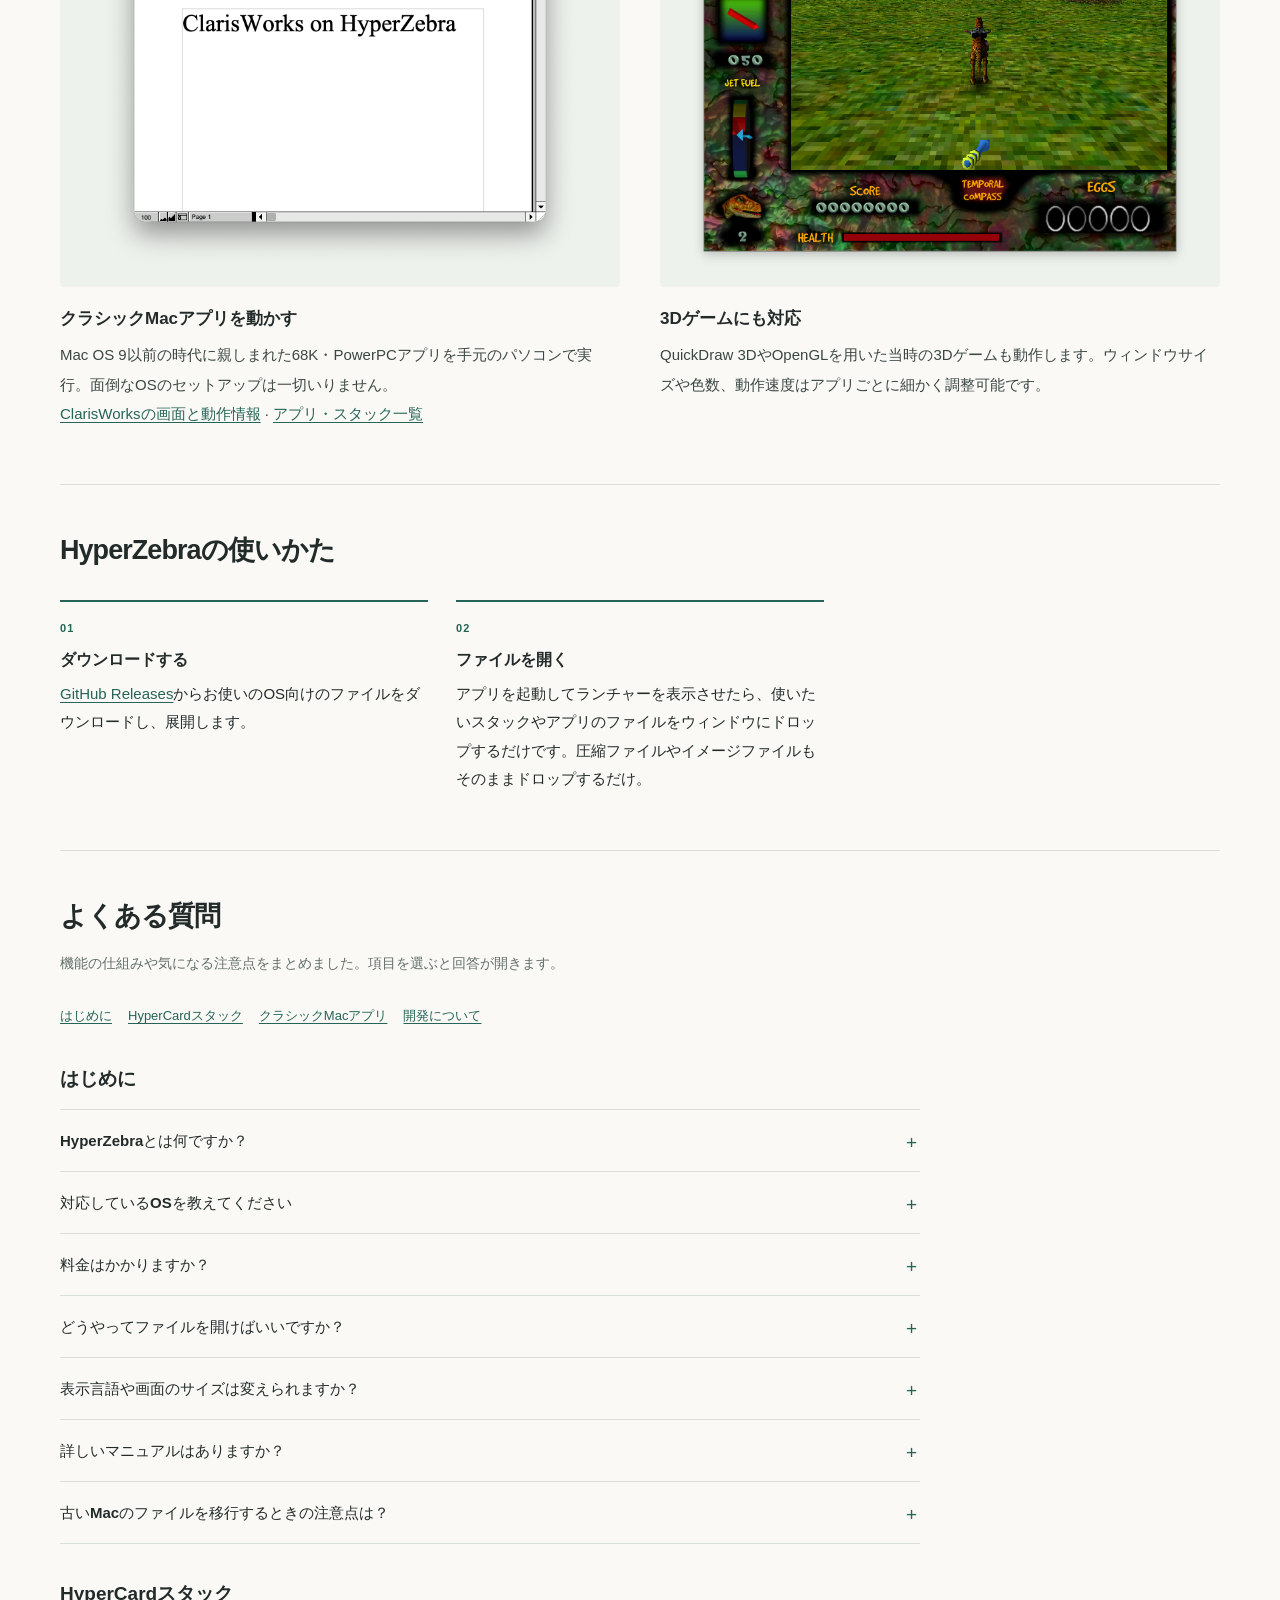
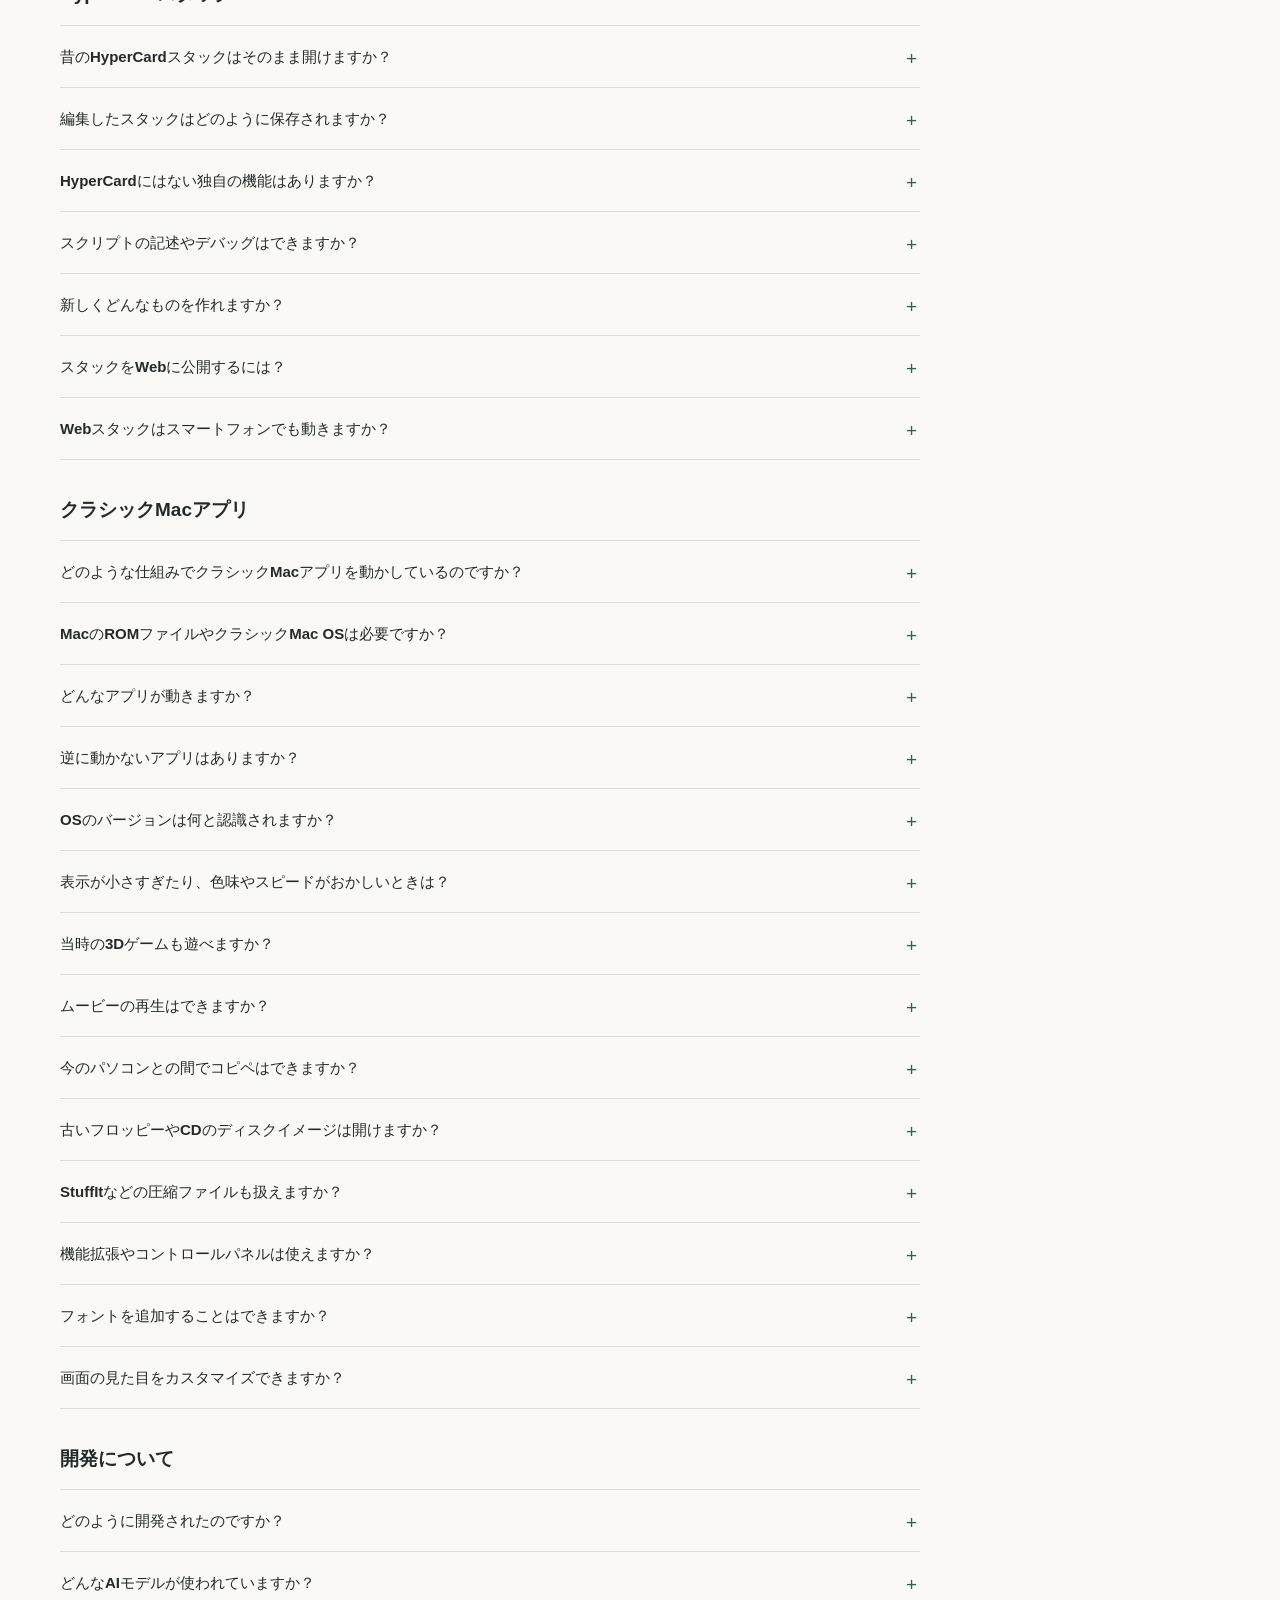
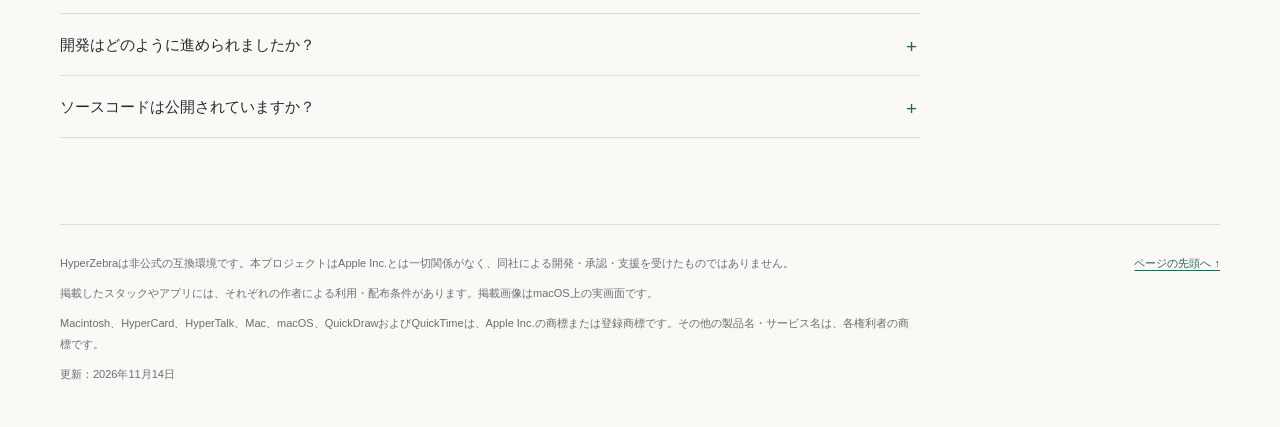
==== commit b43bb39e: "3.0.3 Web出力についての説明を追加" ====
--- a/index.html
+++ b/index.html
@@ -4,12 +4,12 @@
   <meta charset="utf-8">
   <meta name="viewport" content="width=device-width, initial-scale=1">
   <title>HyperZebra — クラシックMacアプリ環境とHyperCardクローン</title>
-  <meta name="description" content="HyperCardのスタックを開いて閲覧・編集・実行でき、クラシックMacの68K・PowerPCアプリもROMやOSなしで動かせる無料ソフト。macOS・Windows・Linux対応。">
+  <meta name="description" content="HyperCardスタックの閲覧・編集・実行とWeb出力に対応する無料ソフト。作ったスタックをブラウザで公開でき、クラシックMacの68K・PowerPCアプリもROMやOSなしで動かせます。macOS・Windows・Linux対応。">
   <link rel="canonical" href="https://pgostation.github.io/HyperZebra-site/">
   <meta name="theme-color" content="#faf9f6">
   <meta property="og:type" content="website">
   <meta property="og:title" content="HyperZebra — クラシックMacアプリ環境とHyperCardクローン">
-  <meta property="og:description" content="HyperCardのスタックを開いて閲覧・編集・実行でき、クラシックMacの68K・PowerPCアプリもROMやOSなしで動かせる無料ソフト。macOS・Windows・Linux対応。">
+  <meta property="og:description" content="HyperCardスタックの閲覧・編集・実行とWeb出力に対応する無料ソフト。作ったスタックをブラウザで公開でき、クラシックMacの68K・PowerPCアプリもROMやOSなしで動かせます。macOS・Windows・Linux対応。">
   <meta property="og:locale" content="ja_JP">
   <link rel="alternate" hreflang="en" href="en/index.html">
   <link rel="stylesheet" href="assets/style.css">
@@ -19,17 +19,18 @@
 <div class="shell">
   <header class="site-header">
     <a class="wordmark" href="index.html">HyperZebra</a>
-    <nav class="header-links" aria-label="リンクと表示言語"><a href="apps/">アプリ一覧</a><a class="repository" href="https://github.com/pgostation/HyperZebra">GitHub</a><span lang="ja" aria-current="page">日本語</span><a lang="en" hreflang="en" href="en/index.html">English</a></nav>
+    <nav class="header-links" aria-label="リンクと表示言語"><a href="apps/">アプリ一覧</a><a href="wasm/">Webスタック</a><a class="repository" href="https://github.com/pgostation/HyperZebra">GitHub</a><span lang="ja" aria-current="page">日本語</span><a lang="en" hreflang="en" href="en/index.html">English</a></nav>
   </header>
   <main id="main">
     <div class="hero">
       <div class="hero-text">
         <h1>HyperZebra</h1>
         <p class="subtitle">クラシックMacアプリ環境とHyperCardクローン</p>
-        <p class="hero-intro">HyperCardのスタックを読み込んで、眺めたり、作ったり、動かしたりできるソフトです。あの頃のクラシックMacの68K・PowerPCアプリも、特別なROMやOSのインストールなしでそのまま動かせます。</p>
+        <p class="hero-intro">HyperCardのスタックを読み込んで、眺めたり、作ったり、動かしたりできるソフトです。スタックをWeb用に書き出して、ブラウザで遊べる形で公開することもできます。あの頃のクラシックMacの68K・PowerPCアプリも、特別なROMやOSのインストールなしでそのまま動かせます。</p>
         <div class="hero-download">
           <a class="download-button" href="https://github.com/pgostation/HyperZebra/releases">HyperZebraをダウンロード <span aria-hidden="true">↓</span></a>
           <p class="download-note">macOS・Windows・Linux対応／無料。GitHub Releasesの配布ページが開きます。</p>
+          <p class="download-note"><a href="wasm/LUTIAWeb/index.html">インストール不要のWebスタックを試す — The Adventures of LUTIA</a></p>
         </div>
         <p class="independence-notice">HyperZebraは非公式の互換環境です。Apple Inc.とは一切関係がなく、同社による開発・承認・支援を受けたものではありません。</p>
       </div>
@@ -78,7 +79,7 @@
     </section>
 
     <section class="section" id="start" aria-labelledby="heading-start">
-      <h2 id="heading-start">使いかた</h2>
+      <h2 id="heading-start">HyperZebraの使いかた</h2>
       <ol class="steps">
         <li><strong>ダウンロードする</strong><a href="https://github.com/pgostation/HyperZebra/releases">GitHub Releases</a>からお使いのOS向けのファイルをダウンロードし、展開します。</li>
         <li><strong>ファイルを開く</strong>アプリを起動してランチャーを表示させたら、使いたいスタックやアプリのファイルをウィンドウにドロップするだけです。圧縮ファイルやイメージファイルもそのままドロップするだけ。</li>
@@ -105,7 +106,22 @@
 <details class="faq-item" id="faq-hypercard-save"><summary>編集したスタックはどのように保存されますか？</summary><div class="faq-answer"><p>HyperCardスタックを開くと、HyperZebra用の形式に変換され、元のファイルのすぐ隣にひとつの <code>.hzb</code> ファイルとして保存されます。次回からはこの <code>.hzb</code> ファイルを開く仕組みです。通常のファイルと同じようにダブルクリックで起動でき、ほかの人への共有やコピーも簡単に行えます（旧バージョンで作った <code>.hzb</code> もそのまま開けます）。</p><p>HyperCard形式への書き戻しも可能ですが、カラー表示などHyperZebra独自の機能は引き継がれませんので、元のスタックファイルと作業用の <code>.hzb</code> ファイルは大切に保管してください。</p></div></details>
 <details class="faq-item" id="faq-hypercard-features"><summary>HyperCardにはない独自の機能はありますか？</summary><div class="faq-answer"><ul><li>レイヤーをサポートしたカラーペイント機能</li><li>カラー、グラデーション、透明度、回転などを設定でき、SVGの読み込みにも対応した編集可能な図形オブジェクト</li><li>複数の部品をまとめてデータやスクリプトを持たせられる「パネル」機能</li><li>内容を表や階層付きのアウトラインとして視覚化できるフィールド</li><li>配列・辞書型データを扱えるHyperTalk拡張、Webからのテキスト取得、JSON解析、正規表現のサポート</li><li>アイコン、カーソル、サウンドなどを視覚的に編集できるリソースエディタ</li></ul></div></details>
 <details class="faq-item" id="faq-hypertalk"><summary>スクリプトの記述やデバッグはできますか？</summary><div class="faq-answer"><p>スクリプトエディタには、入力時のアシスト機能や豊富なリファレンス、処理を一時停止して変数の状態を追いかけられるデバッガを搭載しています。一行ずつステップ実行しながら、コードと画面の動きを丁寧に確認できます。</p></div></details>
-<details class="faq-item" id="faq-hypercard-create"><summary>新しくどんなものを作れますか？</summary><div class="faq-answer"><p>インタラクティブな絵本やクイズ、ちょっとしたゲームなどを自由に作ることができます。なお、作成したスタックを単体の実行ファイルに変換したり、Web用に書き出したりする機能は現在のところ備えていません。</p></div></details>
+<details class="faq-item" id="faq-hypercard-create"><summary>新しくどんなものを作れますか？</summary><div class="faq-answer"><p>インタラクティブな絵本やクイズ、ちょっとしたゲームなどを自由に作ることができます。作ったスタックは <code>.hzb</code> ファイルで共有するほか、<a href="#faq-hypercard-web">Web用に書き出してブラウザで遊べるページとして公開</a>できます。</p></div></details>
+<details class="faq-item" id="faq-hypercard-web">
+  <summary>スタックをWebに公開するには？</summary>
+  <div class="faq-answer">
+    <p>作ったスタックや読み込んだHyperCardスタックをWeb用に書き出せます。公開したページは、HyperZebraをインストールしていない人もブラウザで開いて遊べます。</p>
+    <ol>
+      <li><strong>スタックを書き出す：</strong>スタックを開き、ファイルメニューの「Web用に書き出す…」（Export for Web…）を選びます。スタックとWebプレーヤーがひとつのフォルダに出力されます。</li>
+      <li><strong>ブラウザで確かめる：</strong>書き出し後の「ブラウザで試す」から、手元のパソコンで動作を確認できます。スクリプトや音、外部コマンドなど、スタックで使う機能を確認してください。</li>
+      <li><strong>フォルダごと公開する：</strong>出力したフォルダをWebサーバーに配置し、その中の <code>index.html</code> を開きます。URLを共有すれば、パソコンやスマートフォンからアクセスできます。</li>
+    </ol>
+    <p>ファイルを直接開く <code>file://</code> では動作しないため、手元で確認するときは「ブラウザで試す」を使ってください。</p>
+    <p>HyperTalkや音、カラー表示、68Kの外部コマンド（XCMD・XFCN）などに対応しています。一方、PowerPCの外部コマンドやペイントツールなど、Webプレーヤーでは未対応の機能もあります。書き出し時の注意表示を確認し、公開前にブラウザで動作を確かめてください。</p>
+    <p>公開例：<a href="wasm/LUTIAWeb/index.html">The Adventures of LUTIAをブラウザで遊ぶ</a> · <a href="wasm/#browsers">ブラウザの動作確認結果</a></p>
+  </div>
+</details>
+<details class="faq-item" id="faq-hypercard-web-browsers"><summary>Webスタックはスマートフォンでも動きますか？</summary><div class="faq-answer"><p>このサイトのLUTIAでは、AndroidのChromeとiPhoneのSafariで問題なく動作することを確認しています。Androidの標準ブラウザではエラーが発生しました。同じ症状が出る場合はChromeで開いてください。端末やブラウザのバージョンによって結果は異なるため、詳しくは<a href="wasm/#browsers">今回の動作確認結果</a>をご覧ください。</p></div></details>
       </div>
 
       <div class="faq-group" id="faq-mac"><h3>クラシックMacアプリ</h3>
@@ -133,7 +149,7 @@
       </div>
     </section>
   </main>
-  <footer class="site-footer"><div class="footer-notices"><p>HyperZebraは非公式の互換環境です。本プロジェクトはApple Inc.とは一切関係がなく、同社による開発・承認・支援を受けたものではありません。</p><p>掲載したスタックやアプリには、それぞれの作者による利用・配布条件があります。掲載画像はmacOS上の実画面です。</p><p>Macintosh、HyperCard、HyperTalk、Mac、macOS、QuickDrawおよびQuickTimeは、Apple Inc.の商標または登録商標です。その他の製品名・サービス名は、各権利者の商標です。</p><p><time datetime="2026-10-27">更新：2026年10月27日</time></p></div><a href="#top">ページの先頭へ ↑</a></footer>
+  <footer class="site-footer"><div class="footer-notices"><p>HyperZebraは非公式の互換環境です。本プロジェクトはApple Inc.とは一切関係がなく、同社による開発・承認・支援を受けたものではありません。</p><p>掲載したスタックやアプリには、それぞれの作者による利用・配布条件があります。掲載画像はmacOS上の実画面です。</p><p>Macintosh、HyperCard、HyperTalk、Mac、macOS、QuickDrawおよびQuickTimeは、Apple Inc.の商標または登録商標です。その他の製品名・サービス名は、各権利者の商標です。</p><p><time datetime="2026-11-14">更新：2026年11月14日</time></p></div><a href="#top">ページの先頭へ ↑</a></footer>
 </div>
 </body>
-</html>+</html>
